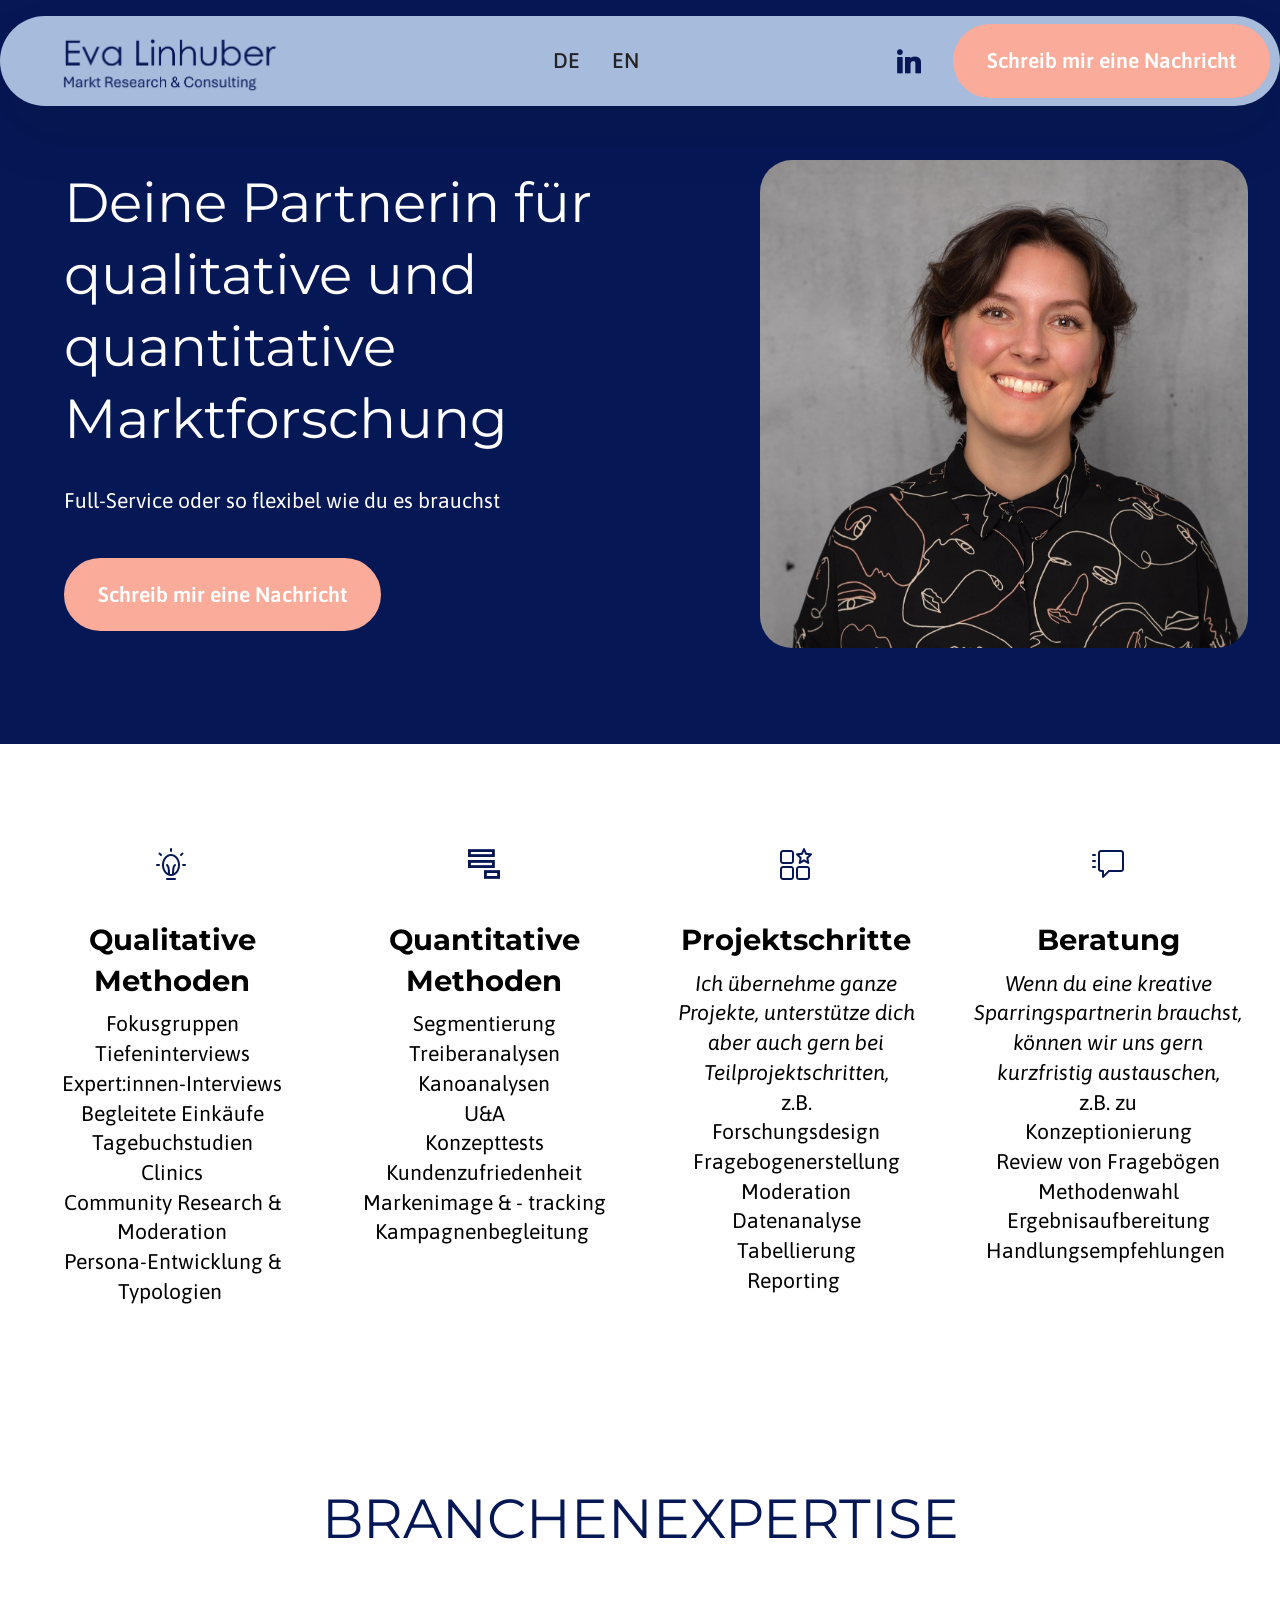
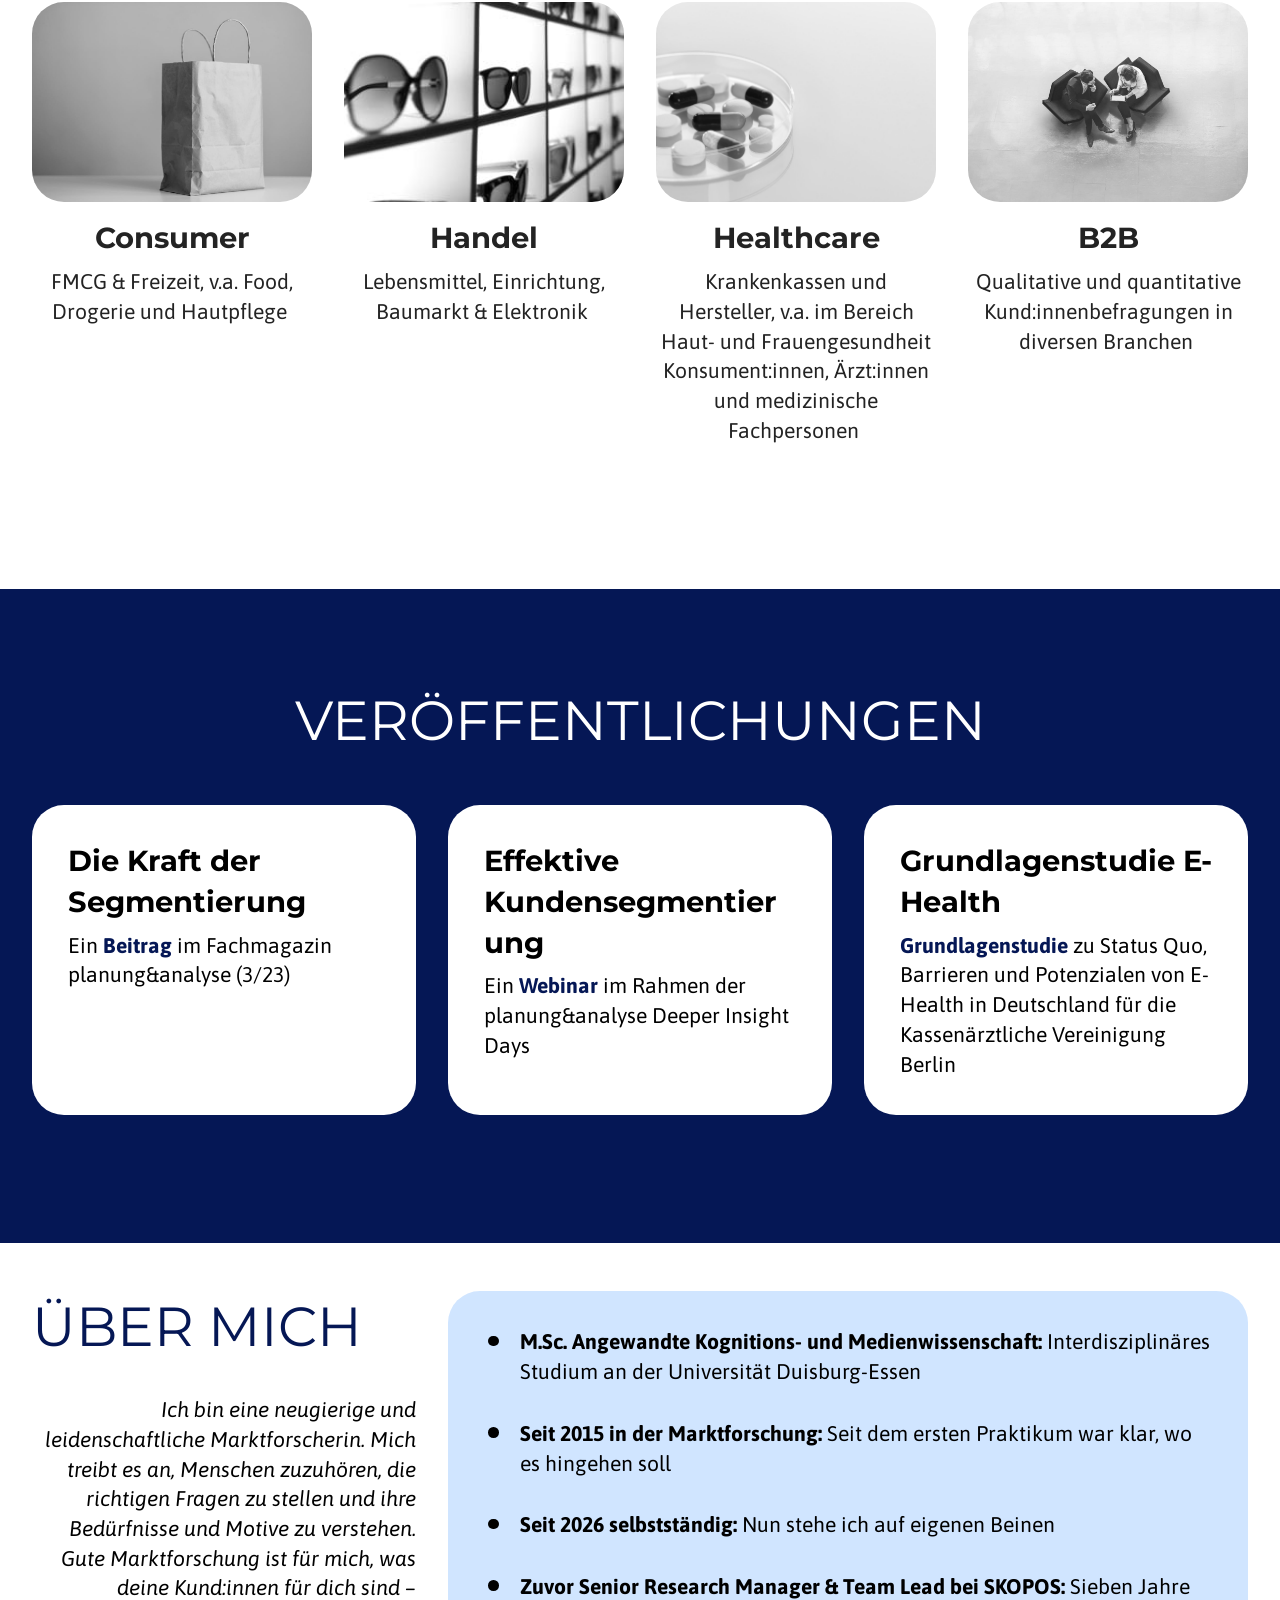
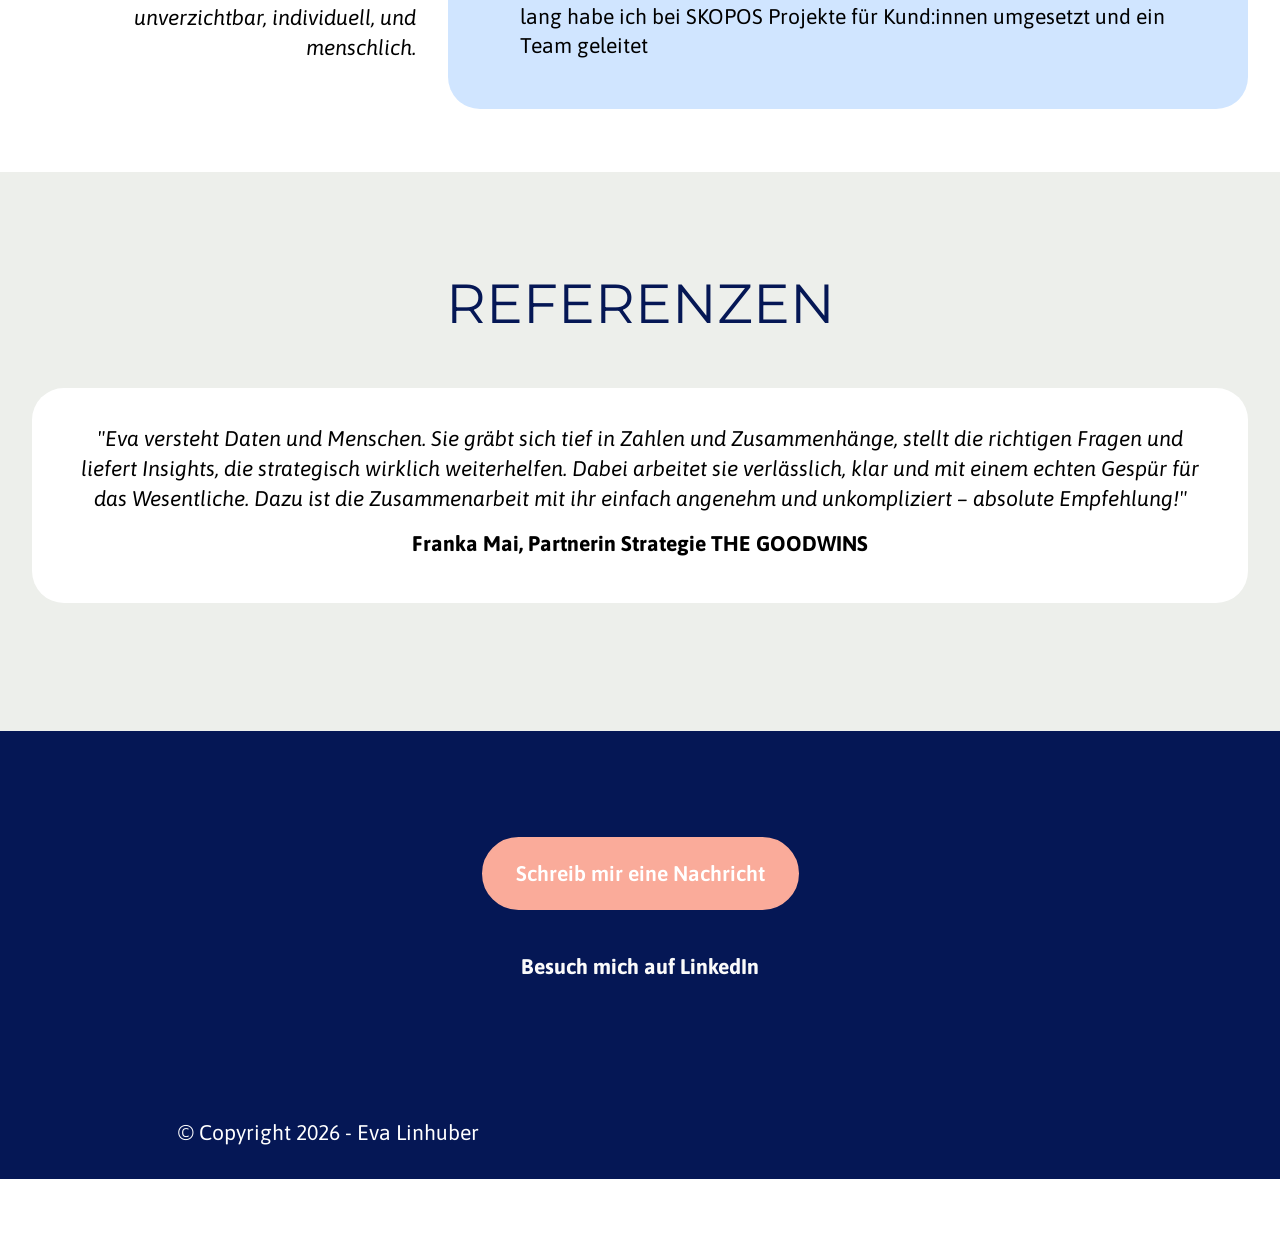
==== index.html @ 9e62d475 "Erster Upload" ====
<!DOCTYPE html>
<html  >
<head>
  <!-- Site made with Mobirise Website Builder v6.1.12, https://mobirise.com -->
  <meta charset="UTF-8">
  <meta http-equiv="X-UA-Compatible" content="IE=edge">
  <meta name="generator" content="Mobirise v6.1.12, mobirise.com">
  <meta name="viewport" content="width=device-width, initial-scale=1, minimum-scale=1">
  <link rel="shortcut icon" href="assets/images/logo20transparent-511x161.png" type="image/x-icon">
  <meta name="description" content="">
  
  
  <title>Home</title>
  <link rel="stylesheet" href="assets/web/assets/mobirise-icons2/mobirise2.css">
  <link rel="stylesheet" href="assets/web/assets/mobirise-icons-bold/mobirise-icons-bold.css">
  <link rel="stylesheet" href="assets/bootstrap/css/bootstrap.min.css">
  <link rel="stylesheet" href="assets/animatecss/animate.css">
  <link rel="stylesheet" href="assets/dropdown/css/style.css">
  <link rel="stylesheet" href="assets/socicon/css/styles.css">
  <link rel="stylesheet" href="assets/theme/css/style.css">
  <link rel="preload" href="https://fonts.googleapis.com/css?family=Montserrat:100,200,300,400,500,600,700,800,900,100i,200i,300i,400i,500i,600i,700i,800i,900i&display=swap" as="style" onload="this.onload=null;this.rel='stylesheet'">
  <noscript><link rel="stylesheet" href="https://fonts.googleapis.com/css?family=Montserrat:100,200,300,400,500,600,700,800,900,100i,200i,300i,400i,500i,600i,700i,800i,900i&display=swap"></noscript>
  <link rel="preload" href="https://fonts.googleapis.com/css?family=Asap:100,200,300,400,500,600,700,800,900,100i,200i,300i,400i,500i,600i,700i,800i,900i&display=swap" as="style" onload="this.onload=null;this.rel='stylesheet'">
  <noscript><link rel="stylesheet" href="https://fonts.googleapis.com/css?family=Asap:100,200,300,400,500,600,700,800,900,100i,200i,300i,400i,500i,600i,700i,800i,900i&display=swap"></noscript>
  <link rel="preload" as="style" href="assets/mobirise/css/mbr-additional.css?v=VHldCr"><link rel="stylesheet" href="assets/mobirise/css/mbr-additional.css?v=VHldCr" type="text/css">

  
  
  
</head>
<body>
  
  <section data-bs-version="5.1" class="menu menu2 cid-tJS6tZXiPa" once="menu" id="menu02-0">
	

	<nav class="navbar navbar-dropdown navbar-fixed-top navbar-expand-lg">
		<div class="container">
			<div class="navbar-brand">
				<span class="navbar-logo">
					<a href="https://eva-linhuber.de">
						<img src="assets/images/logo20transparent-511x161.png" alt="Eva Linhuber Market Research &amp; Consulting" style="height: 5rem;">
					</a>
				</span>
				
			</div>
			<button class="navbar-toggler" type="button" data-toggle="collapse" data-bs-toggle="collapse" data-target="#navbarSupportedContent" data-bs-target="#navbarSupportedContent" aria-controls="navbarNavAltMarkup" aria-expanded="false" aria-label="Toggle navigation">
				<div class="hamburger">
					<span></span>
					<span></span>
					<span></span>
					<span></span>
				</div>
			</button>
			<div class="collapse navbar-collapse" id="navbarSupportedContent">
				<ul class="navbar-nav nav-dropdown" data-app-modern-menu="true"><li class="nav-item">
						<a class="nav-link link text-black text-primary display-4" href="http://eva-linhuber.de">DE</a>
					</li><li class="nav-item"><a class="nav-link link text-black text-primary display-4" href="index.html#header01-7">EN</a></li></ul>
				<div class="icons-menu">
					<a class="iconfont-wrapper" href="http://www.linkedin.com/in/eva-linhuber-3226a8281" target="_blank">
						<span class="p-2 mbr-iconfont socicon-linkedin socicon"></span>
					</a>
					
					
					
				</div>
				<div class="navbar-buttons mbr-section-btn"><a class="btn btn-success display-4" href="mailto:mail@eva-linhuber.de">Schreib mir eine Nachricht</a></div>
			</div>
		</div>
	</nav>
</section>

<section data-bs-version="5.1" class="header1 cid-vngvTtqIFX" id="header01-1m">
	

	
	

	<div class="container">
		<div class="row justify-content-center">
			<div class="col-12 col-md-12 col-lg-5 image-wrapper">
				<img class="w-100" src="assets/images/eva-linhuber-neu-2048x1365.jpeg" alt="Mobirise Website Builder">
			</div>
			<div class="col-12 col-lg col-md-12">
				<div class="text-wrapper align-left">
					<h1 class="mbr-section-title mbr-fonts-style mb-4 display-2">Deine Partnerin für qualitative und quantitative Marktforschung</h1>
					<p class="mbr-text mbr-fonts-style mb-4 display-7">
						Full-Service oder so flexibel wie du es brauchst
					</p>
					<div class="mbr-section-btn mt-3"><a class="btn btn-success display-7" href="mailto:mail@eva-linhuber.de">Schreib mir eine Nachricht</a></div>
				</div>
			</div>
		</div>
	</div>
</section>

<section data-bs-version="5.1" class="features10 cid-vngqaM4wBL" id="features010-1k">
  

  
  
  <div class="container">
    
    <div class="row">
      <div class="item features-without-image col-12 col-md-6 col-lg-3">
        <div class="item-wrapper">
          <div class="card-box align-left">
            <div class="iconfont-wrapper mb-3">
              <span class="mbr-iconfont mbrib-idea"></span>
            </div>
            <h5 class="card-title mbr-fonts-style display-5">
              <strong>Qualitative Methoden</strong></h5>
            <p class="card-text mbr-fonts-style mb-3 display-7">Fokusgruppen
<br>Tiefeninterviews
<br>Expert:innen-Interviews
<br>Begleitete Einkäufe
<br>Tagebuchstudien
<br>Clinics
<br>Community Research &amp; Moderation
<br>Persona-Entwicklung &amp; Typologien&nbsp;<br></p>
            
          </div>
        </div>
      </div>
      <div class="item features-without-image col-12 col-md-6 col-lg-3">
        <div class="item-wrapper">
          <div class="card-box align-left">
            <div class="iconfont-wrapper mb-3">
              <span class="mbr-iconfont mobi-mbri-add-submenu mobi-mbri"></span>
            </div>
            <h5 class="card-title mbr-fonts-style display-5">
              <strong>Quantitative Methoden</strong></h5>
            <p class="card-text mbr-fonts-style mb-3 display-7">Segmentierung
<br>Treiberanalysen
<br>Kanoanalysen
<br>U&amp;A
<br>Konzepttests
<br>Kundenzufriedenheit
<br>Markenimage &amp; - tracking
<br>Kampagnenbegleitung&nbsp;<br></p>
            
          </div>
        </div>
      </div>
      <div class="item features-without-image col-12 col-md-6 col-lg-3">
        <div class="item-wrapper">
          <div class="card-box align-left">
            <div class="iconfont-wrapper mb-3">
              <span class="mbr-iconfont mbrib-features"></span>
            </div>
            <h5 class="card-title mbr-fonts-style display-5">
              <strong>Projektschritte</strong></h5>
            <p class="card-text mbr-fonts-style mb-3 display-7"><em>Ich übernehme ganze Projekte, unterstütze dich aber auch gern bei Teilprojektschritten, </em><br>z.B. 
<br>Forschungsdesign
<br>Fragebogenerstellung
<br>Moderation
<br>Datenanalyse
<br>Tabellierung
<br>Reporting&nbsp;<br></p>
            
          </div>
        </div>
      </div><div class="item features-without-image col-12 col-md-6 col-lg-3">
        <div class="item-wrapper">
          <div class="card-box align-left">
            <div class="iconfont-wrapper mb-3">
              <span class="mbr-iconfont mbrib-help"></span>
            </div>
            <h5 class="card-title mbr-fonts-style display-5">
              <strong>Beratung</strong></h5>
            <p class="card-text mbr-fonts-style mb-3 display-7"><em>Wenn du eine kreative Sparringspartnerin brauchst, können wir uns gern kurzfristig austauschen, </em><br>z.B. zu
<br>Konzeptionierung
<br>Review von Fragebögen
<br>Methodenwahl
<br>Ergebnisaufbereitung
<br>Handlungsempfehlungen&nbsp;<br></p>
            
          </div>
        </div>
      </div>
    </div>
  </div>
</section>

<section data-bs-version="5.1" class="features03 cid-vngqjyyPdX" id="features03-1l">
	
	
	<div class="container">
		<div class="row justify-content-center mb-5">
			<div class="col-12 content-head">
				<div class="mbr-section-head">
					<h4 class="mbr-section-title mbr-fonts-style align-center mb-0 display-2">
						BRANCHENEXPERTISE</h4>
					
				</div>
			</div>
		</div>
		<div class="row">
			<div class="item features-image col-12 col-md-6 col-lg-3 active">
				<div class="item-wrapper">
					<div class="item-img mb-3">
						<img src="assets/images/consumer-1158x773.jpg" alt="Mobirise Website Builder" title="" data-slide-to="3" data-bs-slide-to="3">
					</div>
					<div class="item-content align-left">
						<h5 class="item-title mbr-fonts-style mb-2 mt-0 display-5"><strong>Consumer</strong></h5>
						<p class="mbr-text mbr-fonts-style mb-3 display-7">FMCG &amp; Freizeit, v.a. Food, Drogerie und Hautpflege&nbsp;<br>
						</p>
						
					</div>
				</div>
			</div><div class="item features-image col-12 col-md-6 col-lg-3">
				<div class="item-wrapper">
					<div class="item-img mb-3">
						<img src="assets/images/retail-290x193.jpg" alt="Mobirise Website Builder" title="" data-slide-to="0" data-bs-slide-to="0">
					</div>
					<div class="item-content align-left">
						<h5 class="item-title mbr-fonts-style mt-0 mb-2 display-5">
							<strong>Handel</strong></h5>
						<p class="mbr-text mbr-fonts-style mb-3 display-7">Lebensmittel, Einrichtung, Baumarkt &amp; Elektronik&nbsp;<br></p>
						
					</div>
				</div>
			</div>
			<div class="item features-image col-12 col-md-6 col-lg-3">
				<div class="item-wrapper">
					<div class="item-img mb-3">
						<img src="assets/images/healthcare-1142x857.jpg" alt="Mobirise Website Builder" title="" data-slide-to="1" data-bs-slide-to="1">
					</div>
					<div class="item-content align-left">
						<h5 class="item-title mbr-fonts-style mb-2 mt-0 display-5">
							<strong>Healthcare</strong></h5>
						<p class="mbr-text mbr-fonts-style mb-3 display-7">Krankenkassen und Hersteller, v.a. im Bereich Haut- und Frauengesundheit
<br>Konsument:innen, Ärzt:innen und medizinische Fachpersonen&nbsp;<br>
						</p>
						
					</div>
				</div>
			</div><div class="item features-image col-12 col-md-6 col-lg-3">
				<div class="item-wrapper">
					<div class="item-img mb-3">
						<img src="assets/images/b2b-1158x773.jpg" alt="Mobirise Website Builder" title="" data-slide-to="3" data-bs-slide-to="4">
					</div>
					<div class="item-content align-left">
						<h5 class="item-title mbr-fonts-style mb-2 mt-0 display-5">
							<strong>B2B</strong></h5>
						<p class="mbr-text mbr-fonts-style mb-3 display-7">Qualitative und quantitative Kund:innenbefragungen in diversen Branchen&nbsp;<br>
						</p>
						
					</div>
				</div>
			</div>
			
		</div>
	</div>
</section>

<section data-bs-version="5.1" class="features032 cid-vnhv8VmsDd" id="features032-1o">
  

  
  
  <div class="container">
    <div class="row justify-content-center">
      <div class="col-12 mb-5 content-head">
        <h3 class="mbr-section-title mbr-fonts-style align-center mb-0 display-2">
          VERÖFFENTLICHUNGEN</h3>
        
      </div>
    </div>
    <div class="row">
      <div class="item features-without-image col-12 col-lg-4 active item-mb">
        <div class="item-wrapper">
          <div class="card-box align-left">
            
            <h5 class="card-title mbr-fonts-style display-5">
              <strong>Die Kraft der Segmentierung</strong></h5>
            <p class="card-text mbr-fonts-style display-7">Ein <a href="https://www.marktforschung.de/marktforschung/a/kunden-gehoeren-ins-zentrum/" class="text-primary"><strong>Beitrag</strong></a> im Fachmagazin planung&amp;analyse (3/23)</p>
          </div>
        </div>
      </div>
      <div class="item features-without-image col-12 col-lg-4 item-mb">
        <div class="item-wrapper">
          <div class="card-box align-left">
            
            <h5 class="card-title mbr-fonts-style display-5">
              <strong>Effektive Kundensegmentierung</strong></h5>
            <p class="card-text mbr-fonts-style display-7">
              Ein <a href="https://www.youtube.com/watch?v=aYoAj4Ab5qQ" class="text-primary"><strong>Webinar </strong></a>im Rahmen der planung&amp;analyse Deeper Insight Days</p>
          </div>
        </div>
      </div>
      <div class="item features-without-image col-12 col-lg-4 item-mb">
        <div class="item-wrapper">
          <div class="card-box align-left">
            
            <h5 class="card-title mbr-fonts-style display-5">
              <strong>Grundlagenstudie E-Health</strong></h5>
            <p class="card-text mbr-fonts-style display-7"><a href="https://www.skopos.de/cases/case-study-methoden-mix-fuer-den-gesundheitsmarkt" class="text-primary"><strong>Grundlagenstudie</strong> </a>zu Status Quo, Barrieren und Potenzialen von E-Health in Deutschland für die Kassenärztliche Vereinigung Berlin</p>
          </div>
        </div>
      </div>
      
      
      
    </div>
  </div>
</section>

<section data-bs-version="5.1" class="article021 cid-vnhBy5nGx2" id="article21-1u">
    
    <div class="container">
        <div class="row justify-content-center">
            <div class="col-lg-4">
                <div class="col-12 col-md-12">
                    <h5 class="mbr-section-title mbr-fonts-style mt-0 mb-4 display-2">
                        ÜBER MICH</h5>
                    <h6 class="mbr-section-subtitle mbr-fonts-style mt-0 mb-4 display-7"><em>Ich bin eine neugierige und leidenschaftliche Marktforscherin. Mich treibt es an, Menschen zuzuhören, die richtigen Fragen zu stellen und ihre Bedürfnisse und Motive zu verstehen. Gute Marktforschung ist für mich, was deine Kund:innen für dich sind  – unverzichtbar, individuell, und menschlich.
</em><div><br></div></h6>
                    
                </div>
            </div>

            <div class="col-lg-8 side-features">
                <div class="item-wrapper align-left">
                    <div class="counter-container mbr-text mbr-fonts-style display-7">
                        <ul>
                            <li><strong style="font-size: calc(1.14rem + 0.26 * ((100vw - 62rem) / 25));">M.Sc. Angewandte Kognitions- und Medienwissenschaft: </strong><span style="font-size: calc(1.14rem + 0.26 * ((100vw - 62rem) / 25));">Interdisziplinäres Studium an der Universität Duisburg-Essen</span></li><li><strong style="font-size: calc(1.14rem + 0.26 * ((100vw - 62rem) / 25));">Seit 2015 in der Marktforschung:</strong><span style="font-size: calc(1.14rem + 0.26 * ((100vw - 62rem) / 25));"> S</span><span style="font-size: calc(1.14rem + 0.26 * ((100vw - 62rem) / 25));">eit dem ersten Praktikum war klar, wo es hingehen soll</span></li><li><strong style="font-size: calc(1.14rem + 0.26 * ((100vw - 62rem) / 25));">Seit 2026 selbstständig: </strong><span style="font-size: calc(1.14rem + 0.26 * ((100vw - 62rem) / 25));">N</span><span style="font-size: calc(1.14rem + 0.26 * ((100vw - 62rem) / 25));">un stehe ich auf eigenen Beinen</span></li><li><strong style="font-size: calc(1.14rem + 0.26 * ((100vw - 62rem) / 25));">Zuvor Senior Research Manager &amp; Team Lead bei SKOPOS: </strong><span style="font-size: calc(1.14rem + 0.26 * ((100vw - 62rem) / 25));">Sieben Jahre lang habe ich bei SKOPOS Projekte für Kund:innen umgesetzt und ein Team geleitet&nbsp;</span></li>
                        </ul>
                    </div>
                </div>
            </div>
        </div>
    </div>
</section>

<section data-bs-version="5.1" class="people04 cid-vnxBAWu6Hw" id="people04-1z">
	
	
	<div class="container">
		<div class="row mb-5 justify-content-center">
			<div class="col-12 mb-0 content-head">
				<h1 class="mbr-section-title mbr-fonts-style align-center mb-0 display-2">
					REFERENZEN</h1>
				
			</div>
		</div>
		<div class="row mbr-masonry" data-masonry="{&quot;percentPosition&quot;: true }">
			<div class="item features-without-image col-12 col-md-6 col-lg-12 active">
				<div class="item-wrapper">
					<div class="card-box align-left">
						<p class="card-text mbr-fonts-style display-7"><em>"Eva versteht Daten und Menschen. Sie gräbt sich tief in Zahlen und Zusammenhänge, stellt die richtigen Fragen und liefert Insights, die strategisch wirklich weiterhelfen. Dabei arbeitet sie verlässlich, klar und mit einem echten Gespür für das Wesentliche. Dazu ist die Zusammenarbeit mit ihr einfach angenehm und unkompliziert – absolute Empfehlung!"</em></p>
						
						<h5 class="card-title mbr-fonts-style display-7"><strong>Franka Mai, Partnerin Strategie THE GOODWINS</strong></h5>
					</div>
				</div>
			</div>
			
			
			
			
			
		</div>
	</div>
</section>

<section data-bs-version="5.1" class="header19 cid-vnhEWWSE04" id="header19-1w">
  

  
  
  <div class="container">
    <div class="row">
      <div class="content-wrap col-12 col-md-8">
        
        
        <div class="mbr-section-btn"><a class="btn btn-success display-7" href="mailto:mail@eva-linhuber.de">Schreib mir eine Nachricht</a></div>
        <p class="mbr-fonts-style mbr-description mt-4 display-7"><a href="http://www.linkedin.com/in/eva-linhuber-3226a8281" class="text-white" target="_blank"><strong>Besuch mich auf&nbsp;LinkedIn</strong></a></p>
      </div>
    </div>
  </div>
</section>

<section data-bs-version="5.1" class="footer2 cid-vnhF2JCKFo" once="footers" id="footer02-1x">
    

    
    

    <div class="container">
        <div class="row">
            <div class="col-12 col-lg-6 center mt-2 mb-3">
                <p class="mbr-fonts-style copyright mb-0 display-7">
                    © Copyright 2026 - Eva Linhuber</p>
            </div>
            
        </div>
    </div>
</section><section class="display-7" style="padding: 0;align-items: center;justify-content: center;flex-wrap: wrap;    align-content: center;display: flex;position: relative;height: 4rem;"><a href="https://mobiri.se/" style="flex: 1 1;height: 4rem;position: absolute;width: 100%;z-index: 1;"><img alt="" style="height: 4rem;" src="[data-uri]"></a><p style="margin: 0;text-align: center;" class="display-7">&#8204;</p><a style="z-index:1" href="https://mobirise.com/builder/ai-website-maker.html">Best AI Website Maker</a></section><script src="assets/bootstrap/js/bootstrap.bundle.min.js"></script>  <script src="assets/smoothscroll/smooth-scroll.js"></script>  <script src="assets/ytplayer/index.js"></script>  <script src="assets/dropdown/js/navbar-dropdown.js"></script>  <script src="assets/masonry/masonry.pkgd.min.js"></script>  <script src="assets/imagesloaded/imagesloaded.pkgd.min.js"></script>  <script src="assets/theme/js/script.js"></script>  
  
  
  <input name="animation" type="hidden">
  </body>
</html>
---- assets/web/assets/mobirise-icons2/mobirise2.css ----
@font-face {
  font-family: 'Moririse2';
  font-display: swap;
  src:  url('mobirise2.eot?f2bix4');
  src:  url('mobirise2.eot?f2bix4#iefix') format('embedded-opentype'),
    url('mobirise2.woff2?f2bix4') format('woff2'),
    url('mobirise2.woff?f2bix4') format('woff'),
    url('mobirise2.ttf?f2bix4') format('truetype'),
    url('mobirise2.svg?f2bix4#mobirise2') format('svg');
  font-weight: normal;
  font-style: normal;
}

[class^="mobi-"], [class*=" mobi-"] {
  /* use !important to prevent issues with browser extensions that change fonts */
  font-family: 'Moririse2' !important;
  speak: none;
  font-style: normal;
  font-weight: normal;
  font-variant: normal;
  text-transform: none;
  line-height: 1;

  /* Better Font Rendering =========== */
  -webkit-font-smoothing: antialiased;
  -moz-osx-font-smoothing: grayscale;
}

.mobi-mbri-add-submenu:before {
  content: "\e900";
}
.mobi-mbri-alert:before {
  content: "\e901";
}
.mobi-mbri-align-center:before {
  content: "\e902";
}
.mobi-mbri-align-justify:before {
  content: "\e903";
}
.mobi-mbri-align-left:before {
  content: "\e904";
}
.mobi-mbri-align-right:before {
  content: "\e905";
}
.mobi-mbri-android:before {
  content: "\e906";
}
.mobi-mbri-apple:before {
  content: "\e907";
}
.mobi-mbri-arrow-down:before {
  content: "\e908";
}
.mobi-mbri-arrow-next:before {
  content: "\e909";
}
.mobi-mbri-arrow-prev:before {
  content: "\e90a";
}
.mobi-mbri-arrow-up:before {
  content: "\e90b";
}
.mobi-mbri-bold:before {
  content: "\e90c";
}
.mobi-mbri-bookmark:before {
  content: "\e90d";
}
.mobi-mbri-bootstrap:before {
  content: "\e90e";
}
.mobi-mbri-briefcase:before {
  content: "\e90f";
}
.mobi-mbri-browse:before {
  content: "\e910";
}
.mobi-mbri-bulleted-list:before {
  content: "\e911";
}
.mobi-mbri-calendar:before {
  content: "\e912";
}
.mobi-mbri-camera:before {
  content: "\e913";
}
.mobi-mbri-cart-add:before {
  content: "\e914";
}
.mobi-mbri-cart-full:before {
  content: "\e915";
}
.mobi-mbri-cash:before {
  content: "\e916";
}
.mobi-mbri-change-style:before {
  content: "\e917";
}
.mobi-mbri-chat:before {
  content: "\e918";
}
.mobi-mbri-clock:before {
  content: "\e919";
}
.mobi-mbri-close:before {
  content: "\e91a";
}
.mobi-mbri-cloud:before {
  content: "\e91b";
}
.mobi-mbri-code:before {
  content: "\e91c";
}
.mobi-mbri-contact-form:before {
  content: "\e91d";
}
.mobi-mbri-credit-card:before {
  content: "\e91e";
}
.mobi-mbri-cursor-click:before {
  content: "\e91f";
}
.mobi-mbri-cust-feedback:before {
  content: "\e920";
}
.mobi-mbri-database:before {
  content: "\e921";
}
.mobi-mbri-delivery:before {
  content: "\e922";
}
.mobi-mbri-desktop:before {
  content: "\e923";
}
.mobi-mbri-devices:before {
  content: "\e924";
}
.mobi-mbri-down:before {
  content: "\e925";
}
.mobi-mbri-download-2:before {
  content: "\e926";
}
.mobi-mbri-download:before {
  content: "\e927";
}
.mobi-mbri-drag-n-drop-2:before {
  content: "\e928";
}
.mobi-mbri-drag-n-drop:before {
  content: "\e929";
}
.mobi-mbri-edit-2:before {
  content: "\e92a";
}
.mobi-mbri-edit:before {
  content: "\e92b";
}
.mobi-mbri-error:before {
  content: "\e92c";
}
.mobi-mbri-extension:before {
  content: "\e92d";
}
.mobi-mbri-features:before {
  content: "\e92e";
}
.mobi-mbri-file:before {
  content: "\e92f";
}
.mobi-mbri-flag:before {
  content: "\e930";
}
.mobi-mbri-folder:before {
  content: "\e931";
}
.mobi-mbri-gift:before {
  content: "\e932";
}
.mobi-mbri-github:before {
  content: "\e933";
}
.mobi-mbri-globe-2:before {
  content: "\e934";
}
.mobi-mbri-globe:before {
  content: "\e935";
}
.mobi-mbri-growing-chart:before {
  content: "\e936";
}
.mobi-mbri-hearth:before {
  content: "\e937";
}
.mobi-mbri-help:before {
  content: "\e938";
}
.mobi-mbri-home:before {
  content: "\e939";
}
.mobi-mbri-hot-cup:before {
  content: "\e93a";
}
.mobi-mbri-idea:before {
  content: "\e93b";
}
.mobi-mbri-image-gallery:before {
  content: "\e93c";
}
.mobi-mbri-image-slider:before {
  content: "\e93d";
}
.mobi-mbri-info:before {
  content: "\e93e";
}
.mobi-mbri-italic:before {
  content: "\e93f";
}
.mobi-mbri-key:before {
  content: "\e940";
}
.mobi-mbri-laptop:before {
  content: "\e941";
}
.mobi-mbri-layers:before {
  content: "\e942";
}
.mobi-mbri-left-right:before {
  content: "\e943";
}
.mobi-mbri-left:before {
  content: "\e944";
}
.mobi-mbri-letter:before {
  content: "\e945";
}
.mobi-mbri-like:before {
  content: "\e946";
}
.mobi-mbri-link:before {
  content: "\e947";
}
.mobi-mbri-lock:before {
  content: "\e948";
}
.mobi-mbri-login:before {
  content: "\e949";
}
.mobi-mbri-logout:before {
  content: "\e94a";
}
.mobi-mbri-magic-stick:before {
  content: "\e94b";
}
.mobi-mbri-map-pin:before {
  content: "\e94c";
}
.mobi-mbri-menu:before {
  content: "\e94d";
}
.mobi-mbri-mobile-2:before {
  content: "\e94e";
}
.mobi-mbri-mobile-horizontal:before {
  content: "\e94f";
}
.mobi-mbri-mobile:before {
  content: "\e950";
}
.mobi-mbri-mobirise:before {
  content: "\e951";
}
.mobi-mbri-more-horizontal:before {
  content: "\e952";
}
.mobi-mbri-more-vertical:before {
  content: "\e953";
}
.mobi-mbri-music:before {
  content: "\e954";
}
.mobi-mbri-new-file:before {
  content: "\e955";
}
.mobi-mbri-numbered-list:before {
  content: "\e956";
}
.mobi-mbri-opened-folder:before {
  content: "\e957";
}
.mobi-mbri-pages:before {
  content: "\e958";
}
.mobi-mbri-paper-plane:before {
  content: "\e959";
}
.mobi-mbri-paperclip:before {
  content: "\e95a";
}
.mobi-mbri-phone:before {
  content: "\e95b";
}
.mobi-mbri-photo:before {
  content: "\e95c";
}
.mobi-mbri-photos:before {
  content: "\e95d";
}
.mobi-mbri-pin:before {
  content: "\e95e";
}
.mobi-mbri-play:before {
  content: "\e95f";
}
.mobi-mbri-plus:before {
  content: "\e960";
}
.mobi-mbri-preview:before {
  content: "\e961";
}
.mobi-mbri-print:before {
  content: "\e962";
}
.mobi-mbri-protect:before {
  content: "\e963";
}
.mobi-mbri-question:before {
  content: "\e964";
}
.mobi-mbri-quote-left:before {
  content: "\e965";
}
.mobi-mbri-quote-right:before {
  content: "\e966";
}
.mobi-mbri-redo:before {
  content: "\e967";
}
.mobi-mbri-refresh:before {
  content: "\e968";
}
.mobi-mbri-responsive-2:before {
  content: "\e969";
}
.mobi-mbri-responsive:before {
  content: "\e96a";
}
.mobi-mbri-right:before {
  content: "\e96b";
}
.mobi-mbri-rocket:before {
  content: "\e96c";
}
.mobi-mbri-sad-face:before {
  content: "\e96d";
}
.mobi-mbri-sale:before {
  content: "\e96e";
}
.mobi-mbri-save:before {
  content: "\e96f";
}
.mobi-mbri-search:before {
  content: "\e970";
}
.mobi-mbri-setting-2:before {
  content: "\e971";
}
.mobi-mbri-setting-3:before {
  content: "\e972";
}
.mobi-mbri-setting:before {
  content: "\e973";
}
.mobi-mbri-share:before {
  content: "\e974";
}
.mobi-mbri-shopping-bag:before {
  content: "\e975";
}
.mobi-mbri-shopping-basket:before {
  content: "\e976";
}
.mobi-mbri-shopping-cart:before {
  content: "\e977";
}
.mobi-mbri-sites:before {
  content: "\e978";
}
.mobi-mbri-smile-face:before {
  content: "\e979";
}
.mobi-mbri-speed:before {
  content: "\e97a";
}
.mobi-mbri-star:before {
  content: "\e97b";
}
.mobi-mbri-success:before {
  content: "\e97c";
}
.mobi-mbri-sun:before {
  content: "\e97d";
}
.mobi-mbri-sun2:before {
  content: "\e97e";
}
.mobi-mbri-tablet-vertical:before {
  content: "\e97f";
}
.mobi-mbri-tablet:before {
  content: "\e980";
}
.mobi-mbri-target:before {
  content: "\e981";
}
.mobi-mbri-timer:before {
  content: "\e982";
}
.mobi-mbri-to-ftp:before {
  content: "\e983";
}
.mobi-mbri-to-local-drive:before {
  content: "\e984";
}
.mobi-mbri-touch-swipe:before {
  content: "\e985";
}
.mobi-mbri-touch:before {
  content: "\e986";
}
.mobi-mbri-trash:before {
  content: "\e987";
}
.mobi-mbri-underline:before {
  content: "\e988";
}
.mobi-mbri-undo:before {
  content: "\e989";
}
.mobi-mbri-unlink:before {
  content: "\e98a";
}
.mobi-mbri-unlock:before {
  content: "\e98b";
}
.mobi-mbri-up-down:before {
  content: "\e98c";
}
.mobi-mbri-up:before {
  content: "\e98d";
}
.mobi-mbri-update:before {
  content: "\e98e";
}
.mobi-mbri-upload-2:before {
  content: "\e98f";
}
.mobi-mbri-upload:before {
  content: "\e990";
}
.mobi-mbri-user-2:before {
  content: "\e991";
}
.mobi-mbri-user:before {
  content: "\e992";
}
.mobi-mbri-users:before {
  content: "\e993";
}
.mobi-mbri-video-play:before {
  content: "\e994";
}
.mobi-mbri-video:before {
  content: "\e995";
}
.mobi-mbri-watch:before {
  content: "\e996";
}
.mobi-mbri-website-theme-2:before {
  content: "\e997";
}
.mobi-mbri-website-theme:before {
  content: "\e998";
}
.mobi-mbri-wifi:before {
  content: "\e999";
}
.mobi-mbri-windows:before {
  content: "\e99a";
}
.mobi-mbri-zoom-in:before {
  content: "\e99b";
}
.mobi-mbri-zoom-out:before {
  content: "\e99c";
}
---- assets/web/assets/mobirise-icons-bold/mobirise-icons-bold.css ----
@font-face {
  font-family: 'mobirise-icons-bold';
  font-display: swap;
  src:  url('mobirise-icons-bold.eot?m1l4yr');
  src:  url('mobirise-icons-bold.eot?m1l4yr#iefix') format('embedded-opentype'),
    url('mobirise-icons-bold.woff2?m1l4yr') format('woff2'),
    url('mobirise-icons-bold.woff?m1l4yr') format('woff'),
    url('mobirise-icons-bold.ttf?m1l4yr') format('truetype'),
    url('mobirise-icons-bold.svg?m1l4yr#mobirise-icons-bold') format('svg');
  font-weight: normal;
  font-style: normal;
}

[class^="mbrib-"], [class*="mbrib-"] {
  /* use !important to prevent issues with browser extensions that change fonts */
  font-family: 'mobirise-icons-bold' !important;
  speak: none;
  font-style: normal;
  font-weight: normal;
  font-variant: normal;
  text-transform: none;
  line-height: 1;

  /* Better Font Rendering =========== */
  -webkit-font-smoothing: antialiased;
  -moz-osx-font-smoothing: grayscale;
}

.mbrib-add-submenu:before {
  content: "\e900";
}
.mbrib-alert:before {
  content: "\e901";
}
.mbrib-align-center:before {
  content: "\e902";
}
.mbrib-align-justify:before {
  content: "\e903";
}
.mbrib-align-left:before {
  content: "\e904";
}
.mbrib-align-right:before {
  content: "\e905";
}
.mbrib-android:before {
  content: "\e906";
}
.mbrib-apple:before {
  content: "\e907";
}
.mbrib-arrow-down:before {
  content: "\e908";
}
.mbrib-arrow-next:before {
  content: "\e909";
}
.mbrib-arrow-prev:before {
  content: "\e90a";
}
.mbrib-arrow-up:before {
  content: "\e90b";
}
.mbrib-bold:before {
  content: "\e90c";
}
.mbrib-bookmark:before {
  content: "\e90d";
}
.mbrib-bootstrap:before {
  content: "\e90e";
}
.mbrib-briefcase:before {
  content: "\e90f";
}
.mbrib-browse:before {
  content: "\e910";
}
.mbrib-bulleted-list:before {
  content: "\e911";
}
.mbrib-calendar:before {
  content: "\e912";
}
.mbrib-camera:before {
  content: "\e913";
}
.mbrib-cart-add:before {
  content: "\e914";
}
.mbrib-cart-full:before {
  content: "\e915";
}
.mbrib-cash:before {
  content: "\e916";
}
.mbrib-change-style:before {
  content: "\e917";
}
.mbrib-chat:before {
  content: "\e918";
}
.mbrib-clock:before {
  content: "\e919";
}
.mbrib-close:before {
  content: "\e91a";
}
.mbrib-cloud:before {
  content: "\e91b";
}
.mbrib-code:before {
  content: "\e91c";
}
.mbrib-contact-form:before {
  content: "\e91d";
}
.mbrib-credit-card:before {
  content: "\e91e";
}
.mbrib-cursor-click:before {
  content: "\e91f";
}
.mbrib-cust-feedback:before {
  content: "\e920";
}
.mbrib-database:before {
  content: "\e921";
}
.mbrib-delivery:before {
  content: "\e922";
}
.mbrib-desktop:before {
  content: "\e923";
}
.mbrib-devices:before {
  content: "\e924";
}
.mbrib-down:before {
  content: "\e925";
}
.mbrib-download:before {
  content: "\e926";
}
.mbrib-drag-n-drop:before {
  content: "\e927";
}
.mbrib-drag-n-drop2:before {
  content: "\e928";
}
.mbrib-edit:before {
  content: "\e929";
}
.mbrib-edit2:before {
  content: "\e92a";
}
.mbrib-error:before {
  content: "\e92b";
}
.mbrib-extension:before {
  content: "\e92c";
}
.mbrib-features:before {
  content: "\e92d";
}
.mbrib-file:before {
  content: "\e92e";
}
.mbrib-flag:before {
  content: "\e92f";
}
.mbrib-folder:before {
  content: "\e930";
}
.mbrib-gift:before {
  content: "\e931";
}
.mbrib-github:before {
  content: "\e932";
}
.mbrib-globe-2:before {
  content: "\e933";
}
.mbrib-globe:before {
  content: "\e934";
}
.mbrib-growing-chart:before {
  content: "\e935";
}
.mbrib-hearth:before {
  content: "\e936";
}
.mbrib-help:before {
  content: "\e937";
}
.mbrib-home:before {
  content: "\e938";
}
.mbrib-hot-cup:before {
  content: "\e939";
}
.mbrib-idea:before {
  content: "\e93a";
}
.mbrib-image-gallery:before {
  content: "\e93b";
}
.mbrib-image-slider:before {
  content: "\e93c";
}
.mbrib-info:before {
  content: "\e93d";
}
.mbrib-italic:before {
  content: "\e93e";
}
.mbrib-key:before {
  content: "\e93f";
}
.mbrib-laptop:before {
  content: "\e940";
}
.mbrib-layers:before {
  content: "\e941";
}
.mbrib-left-right:before {
  content: "\e942";
}
.mbrib-left:before {
  content: "\e943";
}
.mbrib-letter:before {
  content: "\e944";
}
.mbrib-like:before {
  content: "\e945";
}
.mbrib-link:before {
  content: "\e946";
}
.mbrib-lock:before {
  content: "\e947";
}
.mbrib-login:before {
  content: "\e948";
}
.mbrib-logout:before {
  content: "\e949";
}
.mbrib-magic-stick:before {
  content: "\e94a";
}
.mbrib-map-pin:before {
  content: "\e94b";
}
.mbrib-menu:before {
  content: "\e94c";
}
.mbrib-mobile:before {
  content: "\e94d";
}
.mbrib-mobile2:before {
  content: "\e94e";
}
.mbrib-mobirise:before {
  content: "\e94f";
}
.mbrib-more-horizontal:before {
  content: "\e950";
}
.mbrib-more-vertical:before {
  content: "\e951";
}
.mbrib-music:before {
  content: "\e952";
}
.mbrib-new-file:before {
  content: "\e953";
}
.mbrib-numbered-list:before {
  content: "\e954";
}
.mbrib-opened-folder:before {
  content: "\e955";
}
.mbrib-pages:before {
  content: "\e956";
}
.mbrib-paper-plane:before {
  content: "\e957";
}
.mbrib-paperclip:before {
  content: "\e958";
}
.mbrib-photo:before {
  content: "\e959";
}
.mbrib-photos:before {
  content: "\e95a";
}
.mbrib-pin:before {
  content: "\e95b";
}
.mbrib-play:before {
  content: "\e95c";
}
.mbrib-plus:before {
  content: "\e95d";
}
.mbrib-preview:before {
  content: "\e95e";
}
.mbrib-print:before {
  content: "\e95f";
}
.mbrib-protect:before {
  content: "\e960";
}
.mbrib-question:before {
  content: "\e961";
}
.mbrib-quote-left:before {
  content: "\e962";
}
.mbrib-quote-right:before {
  content: "\e963";
}
.mbrib-redo:before {
  content: "\e964";
}
.mbrib-refresh:before {
  content: "\e965";
}
.mbrib-responsive:before {
  content: "\e966";
}
.mbrib-right:before {
  content: "\e967";
}
.mbrib-rocket:before {
  content: "\e968";
}
.mbrib-sad-face:before {
  content: "\e969";
}
.mbrib-sale:before {
  content: "\e96a";
}
.mbrib-save:before {
  content: "\e96b";
}
.mbrib-search:before {
  content: "\e96c";
}
.mbrib-setting:before {
  content: "\e96d";
}
.mbrib-setting2:before {
  content: "\e96e";
}
.mbrib-setting3:before {
  content: "\e96f";
}
.mbrib-share:before {
  content: "\e970";
}
.mbrib-shopping-bag:before {
  content: "\e971";
}
.mbrib-shopping-basket:before {
  content: "\e972";
}
.mbrib-shopping-cart:before {
  content: "\e973";
}
.mbrib-sites:before {
  content: "\e974";
}
.mbrib-smile-face:before {
  content: "\e975";
}
.mbrib-speed:before {
  content: "\e976";
}
.mbrib-star:before {
  content: "\e977";
}
.mbrib-success:before {
  content: "\e978";
}
.mbrib-sun:before {
  content: "\e979";
}
.mbrib-sun2:before {
  content: "\e97a";
}
.mbrib-tablet-vertical:before {
  content: "\e97b";
}
.mbrib-tablet:before {
  content: "\e97c";
}
.mbrib-target:before {
  content: "\e97d";
}
.mbrib-timer:before {
  content: "\e97e";
}
.mbrib-to-ftp:before {
  content: "\e97f";
}
.mbrib-to-local-drive:before {
  content: "\e980";
}
.mbrib-touch-swipe:before {
  content: "\e981";
}
.mbrib-touch:before {
  content: "\e982";
}
.mbrib-trash:before {
  content: "\e983";
}
.mbrib-underline:before {
  content: "\e984";
}
.mbrib-undo:before {
  content: "\e985";
}
.mbrib-unlink:before {
  content: "\e986";
}
.mbrib-unlock:before {
  content: "\e987";
}
.mbrib-up-down:before {
  content: "\e988";
}
.mbrib-up:before {
  content: "\e989";
}
.mbrib-update:before {
  content: "\e98a";
}
.mbrib-upload:before {
  content: "\e98b";
}
.mbrib-user:before {
  content: "\e98c";
}
.mbrib-user2:before {
  content: "\e98d";
}
.mbrib-users:before {
  content: "\e98e";
}
.mbrib-video-play:before {
  content: "\e98f";
}
.mbrib-video:before {
  content: "\e990";
}
.mbrib-watch:before {
  content: "\e991";
}
.mbrib-website-theme:before {
  content: "\e992";
}
.mbrib-wifi:before {
  content: "\e993";
}
.mbrib-windows:before {
  content: "\e994";
}
.mbrib-zoom-out:before {
  content: "\e995";
}
---- assets/dropdown/css/style.css ----
.navbar-dropdown {
  left: 0;
  padding: 0;
  position: absolute;
  right: 0;
  top: 0;
  transition: all 0.45s ease;
  z-index: 1030;
  background: #282828; }
  .navbar-dropdown .navbar-logo {
    margin-right: 0.8rem;
    transition: margin 0.3s ease-in-out;
    vertical-align: middle; }
    .navbar-dropdown .navbar-logo img {
      height: 3.125rem;
      transition: all 0.3s ease-in-out; }
    .navbar-dropdown .navbar-logo.mbr-iconfont {
      font-size: 3.125rem;
      line-height: 3.125rem; }
  .navbar-dropdown .navbar-caption {
    font-weight: 700;
    white-space: normal;
    vertical-align: -4px;
    line-height: 3.125rem !important; }
    .navbar-dropdown .navbar-caption, .navbar-dropdown .navbar-caption:hover {
      color: inherit;
      text-decoration: none; }
  .navbar-dropdown .mbr-iconfont + .navbar-caption {
    vertical-align: -1px; }
  .navbar-dropdown.navbar-fixed-top {
    position: fixed; }
  .navbar-dropdown .navbar-brand span {
    vertical-align: -4px; }
  .navbar-dropdown.bg-color.transparent {
    background: none; }
  .navbar-dropdown.navbar-short .navbar-brand {
    padding: 0.625rem 0; }
    .navbar-dropdown.navbar-short .navbar-brand span {
      vertical-align: -1px; }
  .navbar-dropdown.navbar-short .navbar-caption {
    line-height: 2.375rem !important;
    vertical-align: -2px; }
  .navbar-dropdown.navbar-short .navbar-logo {
    margin-right: 0.5rem; }
    .navbar-dropdown.navbar-short .navbar-logo img {
      height: 2.375rem; }
    .navbar-dropdown.navbar-short .navbar-logo.mbr-iconfont {
      font-size: 2.375rem;
      line-height: 2.375rem; }
  .navbar-dropdown.navbar-short .mbr-table-cell {
    height: 3.625rem; }
  .navbar-dropdown .navbar-close {
    left: 0.6875rem;
    position: fixed;
    top: 0.75rem;
    z-index: 1000; }
  .navbar-dropdown .hamburger-icon {
    content: "";
    display: inline-block;
    vertical-align: middle;
    width: 16px;
    -webkit-box-shadow: 0 -6px 0 1px #282828,0 0 0 1px #282828,0 6px 0 1px #282828;
    -moz-box-shadow: 0 -6px 0 1px #282828,0 0 0 1px #282828,0 6px 0 1px #282828;
    box-shadow: 0 -6px 0 1px #282828,0 0 0 1px #282828,0 6px 0 1px #282828; }

.dropdown-menu .dropdown-toggle[data-toggle="dropdown-submenu"]::after {
  border-bottom: 0.35em solid transparent;
  border-left: 0.35em solid;
  border-right: 0;
  border-top: 0.35em solid transparent;
  margin-left: 0.3rem; }

.dropdown-menu .dropdown-item:focus {
  outline: 0; }

.nav-dropdown {
  font-size: 0.75rem;
  font-weight: 500;
  height: auto !important; }
  .nav-dropdown .nav-btn {
    padding-left: 1rem; }
  .nav-dropdown .link {
    margin: .667em 1.667em;
    font-weight: 500;
    padding: 0;
    transition: color .2s ease-in-out; }
    .nav-dropdown .link.dropdown-toggle {
      margin-right: 2.583em; }
      .nav-dropdown .link.dropdown-toggle::after {
        margin-left: .25rem;
        border-top: 0.35em solid;
        border-right: 0.35em solid transparent;
        border-left: 0.35em solid transparent;
        border-bottom: 0; }
      .nav-dropdown .link.dropdown-toggle[aria-expanded="true"] {
        margin: 0;
        padding: 0.667em 3.263em  0.667em 1.667em; }
  .nav-dropdown .link::after,
  .nav-dropdown .dropdown-item::after {
    color: inherit; }
  .nav-dropdown .btn {
    font-size: 0.75rem;
    font-weight: 700;
    letter-spacing: 0;
    margin-bottom: 0;
    padding-left: 1.25rem;
    padding-right: 1.25rem; }
  .nav-dropdown .dropdown-menu {
    border-radius: 0;
    border: 0;
    left: 0;
    margin: 0;
    padding-bottom: 1.25rem;
    padding-top: 1.25rem;
    position: relative; }
  .nav-dropdown .dropdown-submenu {
    margin-left: 0.125rem;
    top: 0; }
  .nav-dropdown .dropdown-item {
    font-weight: 500;
    line-height: 2;
    padding: 0.3846em 4.615em 0.3846em 1.5385em;
    position: relative;
    transition: color .2s ease-in-out, background-color .2s ease-in-out; }
    .nav-dropdown .dropdown-item::after {
      margin-top: -0.3077em;
      position: absolute;
      right: 1.1538em;
      top: 50%; }
    .nav-dropdown .dropdown-item:focus, .nav-dropdown .dropdown-item:hover {
      background: none; }

@media (max-width: 767px) {
  .nav-dropdown.navbar-toggleable-sm {
    bottom: 0;
    display: none;
    left: 0;
    overflow-x: hidden;
    position: fixed;
    top: 0;
    transform: translateX(-100%);
    -ms-transform: translateX(-100%);
    -webkit-transform: translateX(-100%);
    width: 18.75rem;
    z-index: 999; } }
.nav-dropdown.navbar-toggleable-xl {
  bottom: 0;
  display: none;
  left: 0;
  overflow-x: hidden;
  position: fixed;
  top: 0;
  transform: translateX(-100%);
  -ms-transform: translateX(-100%);
  -webkit-transform: translateX(-100%);
  width: 18.75rem;
  z-index: 999; }

.nav-dropdown-sm {
  display: block !important;
  overflow-x: hidden;
  overflow: auto;
  padding-top: 3.875rem; }
  .nav-dropdown-sm::after {
    content: "";
    display: block;
    height: 3rem;
    width: 100%; }
  .nav-dropdown-sm.collapse.in ~ .navbar-close {
    display: block !important; }
  .nav-dropdown-sm.collapsing, .nav-dropdown-sm.collapse.in {
    transform: translateX(0);
    -ms-transform: translateX(0);
    -webkit-transform: translateX(0);
    transition: all 0.25s ease-out;
    -webkit-transition: all 0.25s ease-out;
    background: #282828; }
  .nav-dropdown-sm.collapsing[aria-expanded="false"] {
    transform: translateX(-100%);
    -ms-transform: translateX(-100%);
    -webkit-transform: translateX(-100%); }
  .nav-dropdown-sm .nav-item {
    display: block;
    margin-left: 0 !important;
    padding-left: 0; }
  .nav-dropdown-sm .link,
  .nav-dropdown-sm .dropdown-item {
    border-top: 1px dotted rgba(255, 255, 255, 0.1);
    font-size: 0.8125rem;
    line-height: 1.6;
    margin: 0 !important;
    padding: 0.875rem 2.4rem 0.875rem 1.5625rem !important;
    position: relative;
    white-space: normal; }
    .nav-dropdown-sm .link:focus, .nav-dropdown-sm .link:hover,
    .nav-dropdown-sm .dropdown-item:focus,
    .nav-dropdown-sm .dropdown-item:hover {
      background: rgba(0, 0, 0, 0.2) !important;
      color: #c0a375; }
  .nav-dropdown-sm .nav-btn {
    position: relative;
    padding: 1.5625rem 1.5625rem 0 1.5625rem; }
    .nav-dropdown-sm .nav-btn::before {
      border-top: 1px dotted rgba(255, 255, 255, 0.1);
      content: "";
      left: 0;
      position: absolute;
      top: 0;
      width: 100%; }
    .nav-dropdown-sm .nav-btn + .nav-btn {
      padding-top: 0.625rem; }
      .nav-dropdown-sm .nav-btn + .nav-btn::before {
        display: none; }
  .nav-dropdown-sm .btn {
    padding: 0.625rem 0; }
  .nav-dropdown-sm .dropdown-toggle[data-toggle="dropdown-submenu"]::after {
    margin-left: .25rem;
    border-top: 0.35em solid;
    border-right: 0.35em solid transparent;
    border-left: 0.35em solid transparent;
    border-bottom: 0; }
  .nav-dropdown-sm .dropdown-toggle[data-toggle="dropdown-submenu"][aria-expanded="true"]::after {
    border-top: 0;
    border-right: 0.35em solid transparent;
    border-left: 0.35em solid transparent;
    border-bottom: 0.35em solid; }
  .nav-dropdown-sm .dropdown-menu {
    margin: 0;
    padding: 0;
    position: relative;
    top: 0;
    left: 0;
    width: 100%;
    border: 0;
    float: none;
    border-radius: 0;
    background: none; }
  .nav-dropdown-sm .dropdown-submenu {
    left: 100%;
    margin-left: 0.125rem;
    margin-top: -1.25rem;
    top: 0; }

.navbar-toggleable-sm .nav-dropdown .dropdown-menu {
  position: absolute; }

.navbar-toggleable-sm .nav-dropdown .dropdown-submenu {
  left: 100%;
  margin-left: 0.125rem;
  margin-top: -1.25rem;
  top: 0; }

.navbar-toggleable-sm.opened .nav-dropdown .dropdown-menu {
  position: relative; }

.navbar-toggleable-sm.opened .nav-dropdown .dropdown-submenu {
  left: 0;
  margin-left: 00rem;
  margin-top: 0rem;
  top: 0; }

.is-builder .nav-dropdown.collapsing {
  transition: none !important; }
---- assets/socicon/css/styles.css ----
@charset "UTF-8";

@font-face {
  font-family: 'Socicon';
  src:  url('../fonts/socicon.eot');
  src:  url('../fonts/socicon.eot?#iefix') format('embedded-opentype'),
    url('../fonts/socicon.woff2') format('woff2'),
    url('../fonts/socicon.ttf') format('truetype'),
    url('../fonts/socicon.woff') format('woff'),
    url('../fonts/socicon.svg#socicon') format('svg');
  font-weight: normal;
  font-style: normal;
  font-display: swap;
}

[data-icon]:before {
  font-family: "socicon" !important;
  content: attr(data-icon);
  font-style: normal !important;
  font-weight: normal !important;
  font-variant: normal !important;
  text-transform: none !important;
  speak: none;
  line-height: 1;
  -webkit-font-smoothing: antialiased;
  -moz-osx-font-smoothing: grayscale;
}

[class^="socicon-"], [class*=" socicon-"] {
  /* use !important to prevent issues with browser extensions that change fonts */
  font-family: 'Socicon' !important;
  speak: none;
  font-style: normal;
  font-weight: normal;
  font-variant: normal;
  text-transform: none;
  line-height: 1;

  /* Better Font Rendering =========== */
  -webkit-font-smoothing: antialiased;
  -moz-osx-font-smoothing: grayscale;
}

.socicon-500px:before {
  content: "\e000";
}
.socicon-8tracks:before {
  content: "\e001";
}
.socicon-airbnb:before {
  content: "\e002";
}
.socicon-alliance:before {
  content: "\e003";
}
.socicon-amazon:before {
  content: "\e004";
}
.socicon-amplement:before {
  content: "\e005";
}
.socicon-android:before {
  content: "\e006";
}
.socicon-angellist:before {
  content: "\e007";
}
.socicon-apple:before {
  content: "\e008";
}
.socicon-appnet:before {
  content: "\e009";
}
.socicon-baidu:before {
  content: "\e00a";
}
.socicon-bandcamp:before {
  content: "\e00b";
}
.socicon-battlenet:before {
  content: "\e00c";
}
.socicon-mixer:before {
  content: "\e00d";
}
.socicon-bebee:before {
  content: "\e00e";
}
.socicon-bebo:before {
  content: "\e00f";
}
.socicon-behance:before {
  content: "\e010";
}
.socicon-blizzard:before {
  content: "\e011";
}
.socicon-blogger:before {
  content: "\e012";
}
.socicon-buffer:before {
  content: "\e013";
}
.socicon-chrome:before {
  content: "\e014";
}
.socicon-coderwall:before {
  content: "\e015";
}
.socicon-curse:before {
  content: "\e016";
}
.socicon-dailymotion:before {
  content: "\e017";
}
.socicon-deezer:before {
  content: "\e018";
}
.socicon-delicious:before {
  content: "\e019";
}
.socicon-deviantart:before {
  content: "\e01a";
}
.socicon-diablo:before {
  content: "\e01b";
}
.socicon-digg:before {
  content: "\e01c";
}
.socicon-discord:before {
  content: "\e01d";
}
.socicon-disqus:before {
  content: "\e01e";
}
.socicon-douban:before {
  content: "\e01f";
}
.socicon-draugiem:before {
  content: "\e020";
}
.socicon-dribbble:before {
  content: "\e021";
}
.socicon-drupal:before {
  content: "\e022";
}
.socicon-ebay:before {
  content: "\e023";
}
.socicon-ello:before {
  content: "\e024";
}
.socicon-endomodo:before {
  content: "\e025";
}
.socicon-envato:before {
  content: "\e026";
}
.socicon-etsy:before {
  content: "\e027";
}
.socicon-facebook:before {
  content: "\e028";
}
.socicon-feedburner:before {
  content: "\e029";
}
.socicon-filmweb:before {
  content: "\e02a";
}
.socicon-firefox:before {
  content: "\e02b";
}
.socicon-flattr:before {
  content: "\e02c";
}
.socicon-flickr:before {
  content: "\e02d";
}
.socicon-formulr:before {
  content: "\e02e";
}
.socicon-forrst:before {
  content: "\e02f";
}
.socicon-foursquare:before {
  content: "\e030";
}
.socicon-friendfeed:before {
  content: "\e031";
}
.socicon-github:before {
  content: "\e032";
}
.socicon-goodreads:before {
  content: "\e033";
}
.socicon-google:before {
  content: "\e034";
}
.socicon-googlescholar:before {
  content: "\e035";
}
.socicon-googlegroups:before {
  content: "\e036";
}
.socicon-googlephotos:before {
  content: "\e037";
}
.socicon-googleplus:before {
  content: "\e038";
}
.socicon-grooveshark:before {
  content: "\e039";
}
.socicon-hackerrank:before {
  content: "\e03a";
}
.socicon-hearthstone:before {
  content: "\e03b";
}
.socicon-hellocoton:before {
  content: "\e03c";
}
.socicon-heroes:before {
  content: "\e03d";
}
.socicon-smashcast:before {
  content: "\e03e";
}
.socicon-horde:before {
  content: "\e03f";
}
.socicon-houzz:before {
  content: "\e040";
}
.socicon-icq:before {
  content: "\e041";
}
.socicon-identica:before {
  content: "\e042";
}
.socicon-imdb:before {
  content: "\e043";
}
.socicon-instagram:before {
  content: "\e044";
}
.socicon-issuu:before {
  content: "\e045";
}
.socicon-istock:before {
  content: "\e046";
}
.socicon-itunes:before {
  content: "\e047";
}
.socicon-keybase:before {
  content: "\e048";
}
.socicon-lanyrd:before {
  content: "\e049";
}
.socicon-lastfm:before {
  content: "\e04a";
}
.socicon-line:before {
  content: "\e04b";
}
.socicon-linkedin:before {
  content: "\e04c";
}
.socicon-livejournal:before {
  content: "\e04d";
}
.socicon-lyft:before {
  content: "\e04e";
}
.socicon-macos:before {
  content: "\e04f";
}
.socicon-mail:before {
  content: "\e050";
}
.socicon-medium:before {
  content: "\e051";
}
.socicon-meetup:before {
  content: "\e052";
}
.socicon-mixcloud:before {
  content: "\e053";
}
.socicon-modelmayhem:before {
  content: "\e054";
}
.socicon-mumble:before {
  content: "\e055";
}
.socicon-myspace:before {
  content: "\e056";
}
.socicon-newsvine:before {
  content: "\e057";
}
.socicon-nintendo:before {
  content: "\e058";
}
.socicon-npm:before {
  content: "\e059";
}
.socicon-odnoklassniki:before {
  content: "\e05a";
}
.socicon-openid:before {
  content: "\e05b";
}
.socicon-opera:before {
  content: "\e05c";
}
.socicon-outlook:before {
  content: "\e05d";
}
.socicon-overwatch:before {
  content: "\e05e";
}
.socicon-patreon:before {
  content: "\e05f";
}
.socicon-paypal:before {
  content: "\e060";
}
.socicon-periscope:before {
  content: "\e061";
}
.socicon-persona:before {
  content: "\e062";
}
.socicon-pinterest:before {
  content: "\e063";
}
.socicon-play:before {
  content: "\e064";
}
.socicon-player:before {
  content: "\e065";
}
.socicon-playstation:before {
  content: "\e066";
}
.socicon-pocket:before {
  content: "\e067";
}
.socicon-qq:before {
  content: "\e068";
}
.socicon-quora:before {
  content: "\e069";
}
.socicon-raidcall:before {
  content: "\e06a";
}
.socicon-ravelry:before {
  content: "\e06b";
}
.socicon-reddit:before {
  content: "\e06c";
}
.socicon-renren:before {
  content: "\e06d";
}
.socicon-researchgate:before {
  content: "\e06e";
}
.socicon-residentadvisor:before {
  content: "\e06f";
}
.socicon-reverbnation:before {
  content: "\e070";
}
.socicon-rss:before {
  content: "\e071";
}
.socicon-sharethis:before {
  content: "\e072";
}
.socicon-skype:before {
  content: "\e073";
}
.socicon-slideshare:before {
  content: "\e074";
}
.socicon-smugmug:before {
  content: "\e075";
}
.socicon-snapchat:before {
  content: "\e076";
}
.socicon-songkick:before {
  content: "\e077";
}
.socicon-soundcloud:before {
  content: "\e078";
}
.socicon-spotify:before {
  content: "\e079";
}
.socicon-stackexchange:before {
  content: "\e07a";
}
.socicon-stackoverflow:before {
  content: "\e07b";
}
.socicon-starcraft:before {
  content: "\e07c";
}
.socicon-stayfriends:before {
  content: "\e07d";
}
.socicon-steam:before {
  content: "\e07e";
}
.socicon-storehouse:before {
  content: "\e07f";
}
.socicon-strava:before {
  content: "\e080";
}
.socicon-streamjar:before {
  content: "\e081";
}
.socicon-stumbleupon:before {
  content: "\e082";
}
.socicon-swarm:before {
  content: "\e083";
}
.socicon-teamspeak:before {
  content: "\e084";
}
.socicon-teamviewer:before {
  content: "\e085";
}
.socicon-technorati:before {
  content: "\e086";
}
.socicon-telegram:before {
  content: "\e087";
}
.socicon-tripadvisor:before {
  content: "\e088";
}
.socicon-tripit:before {
  content: "\e089";
}
.socicon-triplej:before {
  content: "\e08a";
}
.socicon-tumblr:before {
  content: "\e08b";
}
.socicon-twitch:before {
  content: "\e08c";
}
.socicon-twitter:before {
  content: "\e08d";
}
.socicon-uber:before {
  content: "\e08e";
}
.socicon-ventrilo:before {
  content: "\e08f";
}
.socicon-viadeo:before {
  content: "\e090";
}
.socicon-viber:before {
  content: "\e091";
}
.socicon-viewbug:before {
  content: "\e092";
}
.socicon-vimeo:before {
  content: "\e093";
}
.socicon-vine:before {
  content: "\e094";
}
.socicon-vkontakte:before {
  content: "\e095";
}
.socicon-warcraft:before {
  content: "\e096";
}
.socicon-wechat:before {
  content: "\e097";
}
.socicon-weibo:before {
  content: "\e098";
}
.socicon-whatsapp:before {
  content: "\e099";
}
.socicon-wikipedia:before {
  content: "\e09a";
}
.socicon-windows:before {
  content: "\e09b";
}
.socicon-wordpress:before {
  content: "\e09c";
}
.socicon-wykop:before {
  content: "\e09d";
}
.socicon-xbox:before {
  content: "\e09e";
}
.socicon-xing:before {
  content: "\e09f";
}
.socicon-yahoo:before {
  content: "\e0a0";
}
.socicon-yammer:before {
  content: "\e0a1";
}
.socicon-yandex:before {
  content: "\e0a2";
}
.socicon-yelp:before {
  content: "\e0a3";
}
.socicon-younow:before {
  content: "\e0a4";
}
.socicon-youtube:before {
  content: "\e0a5";
}
.socicon-zapier:before {
  content: "\e0a6";
}
.socicon-zerply:before {
  content: "\e0a7";
}
.socicon-zomato:before {
  content: "\e0a8";
}
.socicon-zynga:before {
  content: "\e0a9";
}
.socicon-bluesky:before {
  content: "\e0aa";
}
.socicon-threads:before {
  content: "\e0ab";
}
.socicon-spreadshirt:before {
  content: "\e901";
}
.socicon-gamejolt:before {
  content: "\e902";
}
.socicon-trello:before {
  content: "\e903";
}
.socicon-tunein:before {
  content: "\e904";
}
.socicon-bloglovin:before {
  content: "\e905";
}
.socicon-gamewisp:before {
  content: "\e906";
}
.socicon-messenger:before {
  content: "\e907";
}
.socicon-pandora:before {
  content: "\e908";
}
.socicon-augment:before {
  content: "\e909";
}
.socicon-bitbucket:before {
  content: "\e90a";
}
.socicon-fyuse:before {
  content: "\e90b";
}
.socicon-yt-gaming:before {
  content: "\e90c";
}
.socicon-sketchfab:before {
  content: "\e90d";
}
.socicon-mobcrush:before {
  content: "\e90e";
}
.socicon-microsoft:before {
  content: "\e90f";
}
.socicon-realtor:before {
  content: "\e910";
}
.socicon-tidal:before {
  content: "\e911";
}
.socicon-qobuz:before {
  content: "\e912";
}
.socicon-natgeo:before {
  content: "\e913";
}
.socicon-mastodon:before {
  content: "\e914";
}
.socicon-unsplash:before {
  content: "\e915";
}
.socicon-homeadvisor:before {
  content: "\e916";
}
.socicon-angieslist:before {
  content: "\e917";
}
.socicon-codepen:before {
  content: "\e918";
}
.socicon-slack:before {
  content: "\e919";
}
.socicon-openaigym:before {
  content: "\e91a";
}
.socicon-logmein:before {
  content: "\e91b";
}
.socicon-fiverr:before {
  content: "\e91c";
}
.socicon-gotomeeting:before {
  content: "\e91d";
}
.socicon-aliexpress:before {
  content: "\e91e";
}
.socicon-guru:before {
  content: "\e91f";
}
.socicon-appstore:before {
  content: "\e920";
}
.socicon-homes:before {
  content: "\e921";
}
.socicon-zoom:before {
  content: "\e922";
}
.socicon-alibaba:before {
  content: "\e923";
}
.socicon-craigslist:before {
  content: "\e924";
}
.socicon-wix:before {
  content: "\e925";
}
.socicon-redfin:before {
  content: "\e926";
}
.socicon-googlecalendar:before {
  content: "\e927";
}
.socicon-shopify:before {
  content: "\e928";
}
.socicon-freelancer:before {
  content: "\e929";
}
.socicon-seedrs:before {
  content: "\e92a";
}
.socicon-bing:before {
  content: "\e92b";
}
.socicon-doodle:before {
  content: "\e92c";
}
.socicon-bonanza:before {
  content: "\e92d";
}
.socicon-squarespace:before {
  content: "\e92e";
}
.socicon-toptal:before {
  content: "\e92f";
}
.socicon-gust:before {
  content: "\e930";
}
.socicon-ask:before {
  content: "\e931";
}
.socicon-trulia:before {
  content: "\e932";
}
.socicon-loomly:before {
  content: "\e933";
}
.socicon-ghost:before {
  content: "\e934";
}
.socicon-upwork:before {
  content: "\e935";
}
.socicon-fundable:before {
  content: "\e936";
}
.socicon-booking:before {
  content: "\e937";
}
.socicon-googlemaps:before {
  content: "\e938";
}
.socicon-zillow:before {
  content: "\e939";
}
.socicon-niconico:before {
  content: "\e93a";
}
.socicon-toneden:before {
  content: "\e93b";
}
.socicon-crunchbase:before {
  content: "\e93c";
}
.socicon-homefy:before {
  content: "\e93d";
}
.socicon-calendly:before {
  content: "\e93e";
}
.socicon-livemaster:before {
  content: "\e93f";
}
.socicon-udemy:before {
  content: "\e940";
}
.socicon-codered:before {
  content: "\e941";
}
.socicon-origin:before {
  content: "\e942";
}
.socicon-nextdoor:before {
  content: "\e943";
}
.socicon-portfolio:before {
  content: "\e944";
}
.socicon-instructables:before {
  content: "\e945";
}
.socicon-gitlab:before {
  content: "\e946";
}
.socicon-hackernews:before {
  content: "\e947";
}
.socicon-smashwords:before {
  content: "\e948";
}
.socicon-kobo:before {
  content: "\e949";
}
.socicon-bookbub:before {
  content: "\e94a";
}
.socicon-mailru:before {
  content: "\e94b";
}
.socicon-moddb:before {
  content: "\e94c";
}
.socicon-indiedb:before {
  content: "\e94d";
}
.socicon-traxsource:before {
  content: "\e94e";
}
.socicon-gamefor:before {
  content: "\e94f";
}
.socicon-pixiv:before {
  content: "\e950";
}
.socicon-myanimelist:before {
  content: "\e951";
}
.socicon-blackberry:before {
  content: "\e952";
}
.socicon-wickr:before {
  content: "\e953";
}
.socicon-spip:before {
  content: "\e954";
}
.socicon-napster:before {
  content: "\e955";
}
.socicon-beatport:before {
  content: "\e956";
}
.socicon-hackerone:before {
  content: "\e957";
}
.socicon-internet:before {
  content: "\e958";
}
.socicon-ubuntu:before {
  content: "\e959";
}
.socicon-artstation:before {
  content: "\e95a";
}
.socicon-invision:before {
  content: "\e95b";
}
.socicon-torial:before {
  content: "\e95c";
}
.socicon-collectorz:before {
  content: "\e95d";
}
.socicon-seenthis:before {
  content: "\e95e";
}
.socicon-googleplaymusic:before {
  content: "\e95f";
}
.socicon-debian:before {
  content: "\e960";
}
.socicon-filmfreeway:before {
  content: "\e961";
}
.socicon-gnome:before {
  content: "\e962";
}
.socicon-itchio:before {
  content: "\e963";
}
.socicon-jamendo:before {
  content: "\e964";
}
.socicon-mix:before {
  content: "\e965";
}
.socicon-sharepoint:before {
  content: "\e966";
}
.socicon-tinder:before {
  content: "\e967";
}
.socicon-windguru:before {
  content: "\e968";
}
.socicon-cdbaby:before {
  content: "\e969";
}
.socicon-elementaryos:before {
  content: "\e96a";
}
.socicon-stage32:before {
  content: "\e96b";
}
.socicon-tiktok:before {
  content: "\e96c";
}
.socicon-gitter:before {
  content: "\e96d";
}
.socicon-letterboxd:before {
  content: "\e96e";
}
.socicon-threema:before {
  content: "\e96f";
}
.socicon-splice:before {
  content: "\e970";
}
.socicon-metapop:before {
  content: "\e971";
}
.socicon-naver:before {
  content: "\e972";
}
.socicon-remote:before {
  content: "\e973";
}
.socicon-flipboard:before {
  content: "\e974";
}
.socicon-googlehangouts:before {
  content: "\e975";
}
.socicon-dlive:before {
  content: "\e976";
}
.socicon-vsco:before {
  content: "\e977";
}
.socicon-stitcher:before {
  content: "\e978";
}
.socicon-avvo:before {
  content: "\e979";
}
.socicon-redbubble:before {
  content: "\e97a";
}
.socicon-society6:before {
  content: "\e97b";
}
.socicon-zazzle:before {
  content: "\e97c";
}
.socicon-eitaa:before {
  content: "\e97d";
}
.socicon-soroush:before {
  content: "\e97e";
}
.socicon-bale:before {
  content: "\e97f";
}
---- assets/theme/css/style.css ----
@charset "UTF-8";
section {
  background-color: #ffffff;
}

body {
  font-style: normal;
  line-height: 1.5;
  font-weight: 400;
  color: #232323;
  position: relative;
}

button {
  background-color: transparent;
  border-color: transparent;
}

.embla__button,
.carousel-control {
  background-color: #edefea !important;
  opacity: 0.8 !important;
  color: #464845 !important;
  border-color: #edefea !important;
}

.carousel .close,
.modalWindow .close {
  background-color: #edefea !important;
  color: #464845 !important;
  border-color: #edefea !important;
  opacity: 0.8 !important;
}

.carousel .close:hover,
.modalWindow .close:hover {
  opacity: 1 !important;
}

.carousel-indicators li {
  background-color: #edefea !important;
  border: 2px solid #464845 !important;
}

.carousel-indicators li:hover,
.carousel-indicators li:active {
  opacity: 0.8 !important;
}

.embla__button:hover,
.carousel-control:hover {
  background-color: #edefea !important;
  opacity: 1 !important;
}

.modalWindow-video-container {
  height: 80%;
}

section,
.container,
.container-fluid {
  position: relative;
  word-wrap: break-word;
}

a.mbr-iconfont:hover {
  text-decoration: none;
}

.article .lead p,
.article .lead ul,
.article .lead ol,
.article .lead pre,
.article .lead blockquote {
  margin-bottom: 0;
}

a {
  font-style: normal;
  font-weight: 400;
  cursor: pointer;
}
a, a:hover {
  text-decoration: none;
}

.mbr-section-title {
  font-style: normal;
  line-height: 1.3;
}

.mbr-section-subtitle {
  line-height: 1.3;
}

.mbr-text {
  font-style: normal;
  line-height: 1.7;
}

h1,
h2,
h3,
h4,
h5,
h6,
.display-1,
.display-2,
.display-4,
.display-5,
.display-7,
span,
p,
a {
  line-height: 1;
  word-break: break-word;
  word-wrap: break-word;
  font-weight: 400;
}

b,
strong {
  font-weight: bold;
}

input:-webkit-autofill, input:-webkit-autofill:hover, input:-webkit-autofill:focus, input:-webkit-autofill:active {
  transition-delay: 9999s;
  -webkit-transition-property: background-color, color;
  transition-property: background-color, color;
}

textarea[type=hidden] {
  display: none;
}

section {
  background-position: 50% 50%;
  background-repeat: no-repeat;
  background-size: cover;
}
section .mbr-background-video,
section .mbr-background-video-preview {
  position: absolute;
  bottom: 0;
  left: 0;
  right: 0;
  top: 0;
}

.hidden {
  visibility: hidden;
}

.mbr-z-index20 {
  z-index: 20;
}

/*! Base colors */
.mbr-white {
  color: #ffffff;
}

.mbr-black {
  color: #111111;
}

.mbr-bg-white {
  background-color: #ffffff;
}

.mbr-bg-black {
  background-color: #000000;
}

/*! Text-aligns */
.align-left {
  text-align: left;
}

.align-center {
  text-align: center;
}

.align-right {
  text-align: right;
}

/*! Font-weight  */
.mbr-light {
  font-weight: 300;
}

.mbr-regular {
  font-weight: 400;
}

.mbr-semibold {
  font-weight: 500;
}

.mbr-bold {
  font-weight: 700;
}

/*! Media  */
.media-content {
  flex-basis: 100%;
}

.media-container-row {
  display: flex;
  flex-direction: row;
  flex-wrap: wrap;
  justify-content: center;
  align-content: center;
  align-items: start;
}
.media-container-row .media-size-item {
  width: 400px;
}

.media-container-column {
  display: flex;
  flex-direction: column;
  flex-wrap: wrap;
  justify-content: center;
  align-content: center;
  align-items: stretch;
}
.media-container-column > * {
  width: 100%;
}

@media (min-width: 992px) {
  .media-container-row {
    flex-wrap: nowrap;
  }
}
figure {
  margin-bottom: 0;
  overflow: hidden;
}

figure[mbr-media-size] {
  transition: width 0.1s;
}

img,
iframe {
  display: block;
  width: 100%;
}

.card {
  background-color: transparent;
  border: none;
}

.card-box {
  width: 100%;
}

.card-img {
  text-align: center;
  flex-shrink: 0;
  -webkit-flex-shrink: 0;
}

.media {
  max-width: 100%;
  margin: 0 auto;
}

.mbr-figure {
  align-self: center;
}

.media-container > div {
  max-width: 100%;
}

.mbr-figure img,
.card-img img {
  width: 100%;
}

@media (max-width: 991px) {
  .media-size-item {
    width: auto !important;
  }
  .media {
    width: auto;
  }
  .mbr-figure {
    width: 100% !important;
  }
}
/*! Buttons */
.mbr-section-btn {
  margin-left: -0.6rem;
  margin-right: -0.6rem;
  font-size: 0;
}

.btn {
  font-weight: 600;
  border-width: 1px;
  font-style: normal;
  margin: 0.6rem 0.6rem;
  white-space: normal;
  transition: all 0.2s ease-in-out;
  display: inline-flex;
  align-items: center;
  justify-content: center;
  word-break: break-word;
}

.btn-sm {
  font-weight: 600;
  letter-spacing: 0px;
  transition: all 0.3s ease-in-out;
}

.btn-md {
  font-weight: 600;
  letter-spacing: 0px;
  transition: all 0.3s ease-in-out;
}

.btn-lg {
  font-weight: 600;
  letter-spacing: 0px;
  transition: all 0.3s ease-in-out;
}

.btn-form {
  margin: 0;
}
.btn-form:hover {
  cursor: pointer;
}

nav .mbr-section-btn {
  margin-left: 0rem;
  margin-right: 0rem;
}

/*! Btn icon margin */
.btn .mbr-iconfont,
.btn.btn-sm .mbr-iconfont {
  order: 1;
  cursor: pointer;
  margin-left: 0.5rem;
  vertical-align: sub;
}

.btn.btn-md .mbr-iconfont,
.btn.btn-md .mbr-iconfont {
  margin-left: 0.8rem;
}

.mbr-regular {
  font-weight: 400;
}

.mbr-semibold {
  font-weight: 500;
}

.mbr-bold {
  font-weight: 700;
}

[type=submit] {
  -webkit-appearance: none;
}

/*! Full-screen */
.mbr-fullscreen .mbr-overlay {
  min-height: 100vh;
}

.mbr-fullscreen {
  display: flex;
  display: -moz-flex;
  display: -ms-flex;
  display: -o-flex;
  align-items: center;
  min-height: 100vh;
  padding-top: 3rem;
  padding-bottom: 3rem;
}

/*! Map */
.map {
  height: 25rem;
  position: relative;
}
.map iframe {
  width: 100%;
  height: 100%;
}

/*! Scroll to top arrow */
.mbr-arrow-up {
  bottom: 25px;
  right: 90px;
  position: fixed;
  text-align: right;
  z-index: 5000;
  color: #ffffff;
  font-size: 22px;
}

.mbr-arrow-up a {
  background: rgba(0, 0, 0, 0.2);
  border-radius: 50%;
  color: #fff;
  display: inline-block;
  height: 60px;
  width: 60px;
  border: 2px solid #fff;
  outline-style: none !important;
  position: relative;
  text-decoration: none;
  transition: all 0.3s ease-in-out;
  cursor: pointer;
  text-align: center;
}
.mbr-arrow-up a:hover {
  background-color: rgba(0, 0, 0, 0.4);
}
.mbr-arrow-up a i {
  line-height: 60px;
}

.mbr-arrow-up-icon {
  display: block;
  color: #fff;
}

.mbr-arrow-up-icon::before {
  content: "›";
  display: inline-block;
  font-family: serif;
  font-size: 22px;
  line-height: 1;
  font-style: normal;
  position: relative;
  top: 6px;
  left: -4px;
  transform: rotate(-90deg);
}

/*! Arrow Down */
.mbr-arrow {
  position: absolute;
  bottom: 45px;
  left: 50%;
  width: 60px;
  height: 60px;
  cursor: pointer;
  background-color: rgba(80, 80, 80, 0.5);
  border-radius: 50%;
  transform: translateX(-50%);
}
@media (max-width: 767px) {
  .mbr-arrow {
    display: none;
  }
}
.mbr-arrow > a {
  display: inline-block;
  text-decoration: none;
  outline-style: none;
  animation: arrowdown 1.7s ease-in-out infinite;
  color: #ffffff;
}
.mbr-arrow > a > i {
  position: absolute;
  top: -2px;
  left: 15px;
  font-size: 2rem;
}

#scrollToTop a i::before {
  content: "";
  position: absolute;
  display: block;
  border-bottom: 2.5px solid #fff;
  border-left: 2.5px solid #fff;
  width: 27.8%;
  height: 27.8%;
  left: 50%;
  top: 51%;
  transform: translateY(-30%) translateX(-50%) rotate(135deg);
}

@keyframes arrowdown {
  0% {
    transform: translateY(0px);
  }
  50% {
    transform: translateY(-5px);
  }
  100% {
    transform: translateY(0px);
  }
}
@media (max-width: 500px) {
  .mbr-arrow-up {
    left: 0;
    right: 0;
    text-align: center;
  }
}
/*Gradients animation*/
@keyframes gradient-animation {
  from {
    background-position: 0% 100%;
    animation-timing-function: ease-in-out;
  }
  to {
    background-position: 100% 0%;
    animation-timing-function: ease-in-out;
  }
}
.bg-gradient {
  background-size: 200% 200%;
  animation: gradient-animation 5s infinite alternate;
  -webkit-animation: gradient-animation 5s infinite alternate;
}

.menu .navbar-brand {
  display: -webkit-flex;
}
.menu .navbar-brand span {
  display: flex;
  display: -webkit-flex;
}
.menu .navbar-brand .navbar-caption-wrap {
  display: -webkit-flex;
}
.menu .navbar-brand .navbar-logo img {
  display: -webkit-flex;
  width: auto;
}
@media (min-width: 768px) and (max-width: 991px) {
  .menu .navbar-toggleable-sm .navbar-nav {
    display: -ms-flexbox;
  }
}
@media (max-width: 991px) {
  .menu .navbar-collapse {
    max-height: 93.5vh;
  }
  .menu .navbar-collapse.show {
    overflow: auto;
  }
}
@media (min-width: 992px) {
  .menu .navbar-nav.nav-dropdown {
    display: -webkit-flex;
  }
  .menu .navbar-toggleable-sm .navbar-collapse {
    display: -webkit-flex !important;
  }
  .menu .collapsed .navbar-collapse {
    max-height: 93.5vh;
  }
  .menu .collapsed .navbar-collapse.show {
    overflow: auto;
  }
}
@media (max-width: 767px) {
  .menu .navbar-collapse {
    max-height: 80vh;
  }
}

.nav-link .mbr-iconfont {
  margin-right: 0.5rem;
}

.navbar {
  display: -webkit-flex;
  -webkit-flex-wrap: wrap;
  -webkit-align-items: center;
  -webkit-justify-content: space-between;
}

.navbar-collapse {
  -webkit-flex-basis: 100%;
  -webkit-flex-grow: 1;
  -webkit-align-items: center;
}

.nav-dropdown .link {
  padding: 0.667em 1.667em !important;
  margin: 0 !important;
}

.nav {
  display: -webkit-flex;
  -webkit-flex-wrap: wrap;
}

.row {
  display: -webkit-flex;
  -webkit-flex-wrap: wrap;
}

.justify-content-center {
  -webkit-justify-content: center;
}

.form-inline {
  display: -webkit-flex;
}

.card-wrapper {
  -webkit-flex: 1;
}

.carousel-control {
  z-index: 10;
  display: -webkit-flex;
}

.carousel-controls {
  display: -webkit-flex;
}

.media {
  display: -webkit-flex;
}

.form-group:focus {
  outline: none;
}

.jq-selectbox__select {
  padding: 7px 0;
  position: relative;
}

.jq-selectbox__dropdown {
  overflow: hidden;
  border-radius: 10px;
  position: absolute;
  top: 100%;
  left: 0 !important;
  width: 100% !important;
}

.jq-selectbox__trigger-arrow {
  right: 0;
  transform: translateY(-50%);
}

.jq-selectbox li {
  padding: 1.07em 0.5em;
}

input[type=range] {
  padding-left: 0 !important;
  padding-right: 0 !important;
}

.modal-dialog,
.modal-content {
  height: 100%;
}

.modal-dialog .carousel-inner {
  height: calc(100vh - 1.75rem);
}
@media (max-width: 575px) {
  .modal-dialog .carousel-inner {
    height: calc(100vh - 1rem);
  }
}

.carousel-item {
  text-align: center;
}

.carousel-item img {
  margin: auto;
}

.navbar-toggler {
  align-self: flex-start;
  padding: 0.25rem 0.75rem;
  font-size: 1.25rem;
  line-height: 1;
  background: transparent;
  border: 1px solid transparent;
  border-radius: 0.25rem;
}

.navbar-toggler:focus,
.navbar-toggler:hover {
  text-decoration: none;
  box-shadow: none;
}

.navbar-toggler-icon {
  display: inline-block;
  width: 1.5em;
  height: 1.5em;
  vertical-align: middle;
  content: "";
  background: no-repeat center center;
  background-size: 100% 100%;
}

.navbar-toggler-left {
  position: absolute;
  left: 1rem;
}

.navbar-toggler-right {
  position: absolute;
  right: 1rem;
}

.card-img {
  width: auto;
}

.menu .navbar.collapsed:not(.beta-menu) {
  flex-direction: column;
}

.carousel-item.active,
.carousel-item-next,
.carousel-item-prev {
  display: flex;
}

.note-air-layout .dropup .dropdown-menu,
.note-air-layout .navbar-fixed-bottom .dropdown .dropdown-menu {
  bottom: initial !important;
}

html,
body {
  height: auto;
  min-height: 100vh;
}

.dropup .dropdown-toggle::after {
  display: none;
}

.form-asterisk {
  font-family: initial;
  position: absolute;
  top: -2px;
  font-weight: normal;
}

.form-control-label {
  position: relative;
  cursor: pointer;
  margin-bottom: 0.357em;
  padding: 0;
}

.alert {
  color: #ffffff;
  border-radius: 0;
  border: 0;
  font-size: 1.1rem;
  line-height: 1.5;
  margin-bottom: 1.875rem;
  padding: 1.25rem;
  position: relative;
  text-align: center;
}
.alert.alert-form::after {
  background-color: inherit;
  bottom: -7px;
  content: "";
  display: block;
  height: 14px;
  left: 50%;
  margin-left: -7px;
  position: absolute;
  transform: rotate(45deg);
  width: 14px;
}

.form-control {
  background-color: #ffffff;
  background-clip: border-box;
  color: #232323;
  line-height: 1rem !important;
  height: auto;
  padding: 1.2rem 2rem;
  transition: border-color 0.25s ease 0s;
  border: 1px solid transparent !important;
  border-radius: 4px;
  box-shadow: rgba(0, 0, 0, 0.07) 0px 1px 1px 0px, rgba(0, 0, 0, 0.07) 0px 1px 3px 0px, rgba(0, 0, 0, 0.03) 0px 0px 0px 1px;
}
.form-active .form-control:invalid {
  border-color: red;
}

.row > * {
  padding-right: 1rem;
  padding-left: 1rem;
}

form .row {
  margin-left: -0.6rem;
  margin-right: -0.6rem;
}
form .row [class*=col] {
  padding-left: 0.6rem;
  padding-right: 0.6rem;
}

form .mbr-section-btn {
  padding-left: 0.6rem;
  padding-right: 0.6rem;
}

form .form-check-input {
  margin-top: 0.5;
}

textarea.form-control {
  line-height: 1.5rem !important;
}

.form-group {
  margin-bottom: 1.2rem;
}

.form-control,
form .btn {
  min-height: 48px;
}

.gdpr-block label span.textGDPR input[name=gdpr] {
  top: 7px;
}

.form-control:focus {
  box-shadow: none;
}

:focus {
  outline: none;
}

.mbr-overlay {
  background-color: #000;
  bottom: 0;
  left: 0;
  opacity: 0.5;
  position: absolute;
  right: 0;
  top: 0;
  z-index: 0;
  pointer-events: none;
}

blockquote {
  font-style: italic;
  padding: 3rem;
  font-size: 1.09rem;
  position: relative;
  border-left: 3px solid;
}

ul,
ol,
pre,
blockquote {
  margin-bottom: 2.3125rem;
}

.mt-4 {
  margin-top: 2rem !important;
}

.mb-4 {
  margin-bottom: 2rem !important;
}

.container,
.container-fluid {
  padding-left: 16px;
  padding-right: 16px;
}

.row {
  margin-left: -16px;
  margin-right: -16px;
}
.row > [class*=col] {
  padding-left: 16px;
  padding-right: 16px;
}

@media (min-width: 992px) {
  .container-fluid {
    padding-left: 32px;
    padding-right: 32px;
  }
}
@media (max-width: 991px) {
  .mbr-container {
    padding-left: 16px;
    padding-right: 16px;
  }
}
.app-video-wrapper > img {
  opacity: 1;
}

.app-video-wrapper {
  background: transparent;
}

.item {
  position: relative;
}

.dropdown-menu .dropdown-menu {
  left: 100%;
}

.dropdown-item + .dropdown-menu {
  display: none;
}

.dropdown-item:hover + .dropdown-menu,
.dropdown-menu:hover {
  display: block;
}

@media (min-aspect-ratio: 16/9) {
  .mbr-video-foreground {
    height: 300% !important;
    top: -100% !important;
  }
}
@media (max-aspect-ratio: 16/9) {
  .mbr-video-foreground {
    width: 300% !important;
    left: -100% !important;
  }
}.engine {
	position: absolute;
	text-indent: -2400px;
	text-align: center;
	padding: 0;
	top: 0;
	left: -2400px;
}
---- assets/mobirise/css/mbr-additional.css ----
.btn {
  border-width: 2px;
}
img,
.card-wrap,
.card-wrapper,
.video-wrapper,
.mbr-figure iframe,
.google-map iframe,
.slide-content,
.plan,
.card,
.item-wrapper,
.item-wrapper .mbr-overlay {
  border-radius: 2rem !important;
}
.video-wrapper {
  overflow: hidden;
}
body {
  font-family: Inter Tight;
}
.display-1 {
  font-family: 'Montserrat', sans-serif;
  font-size: 4.2rem;
  line-height: 1;
}
.display-1 > .mbr-iconfont {
  font-size: 5.25rem;
}
.display-2 {
  font-family: 'Montserrat', sans-serif;
  font-size: 4rem;
  line-height: 1;
}
.display-2 > .mbr-iconfont {
  font-size: 5rem;
}
.display-4 {
  font-family: 'Asap', sans-serif;
  font-size: 1.4rem;
  line-height: 1.5;
}
.display-4 > .mbr-iconfont {
  font-size: 1.75rem;
}
.display-5 {
  font-family: 'Montserrat', sans-serif;
  font-size: 2rem;
  line-height: 1.5;
}
.display-5 > .mbr-iconfont {
  font-size: 2.5rem;
}
.display-7 {
  font-family: 'Asap', sans-serif;
  font-size: 1.4rem;
  line-height: 1.3;
}
.display-7 > .mbr-iconfont {
  font-size: 1.75rem;
}
/* ---- Fluid typography for mobile devices ---- */
/* 1.4 - font scale ratio ( bootstrap == 1.42857 ) */
/* 100vw - current viewport width */
/* (48 - 20)  48 == 48rem == 768px, 20 == 20rem == 320px(minimal supported viewport) */
/* 0.65 - min scale variable, may vary */
@media (max-width: 992px) {
  .display-1 {
    font-size: 3.36rem;
  }
}
@media (max-width: 768px) {
  .display-1 {
    font-size: 2.94rem;
    font-size: calc( 2.12rem + (4.2 - 2.12) * ((100vw - 20rem) / (48 - 20)));
    line-height: calc( 1.1 * (2.12rem + (4.2 - 2.12) * ((100vw - 20rem) / (48 - 20))));
  }
  .display-2 {
    font-size: 3.2rem;
    font-size: calc( 2.05rem + (4 - 2.05) * ((100vw - 20rem) / (48 - 20)));
    line-height: calc( 1.3 * (2.05rem + (4 - 2.05) * ((100vw - 20rem) / (48 - 20))));
  }
  .display-4 {
    font-size: 1.12rem;
    font-size: calc( 1.14rem + (1.4 - 1.14) * ((100vw - 20rem) / (48 - 20)));
    line-height: calc( 1.4 * (1.14rem + (1.4 - 1.14) * ((100vw - 20rem) / (48 - 20))));
  }
  .display-5 {
    font-size: 1.6rem;
    font-size: calc( 1.35rem + (2 - 1.35) * ((100vw - 20rem) / (48 - 20)));
    line-height: calc( 1.4 * (1.35rem + (2 - 1.35) * ((100vw - 20rem) / (48 - 20))));
  }
  .display-7 {
    font-size: 1.12rem;
    font-size: calc( 1.14rem + (1.4 - 1.14) * ((100vw - 20rem) / (48 - 20)));
    line-height: calc( 1.4 * (1.14rem + (1.4 - 1.14) * ((100vw - 20rem) / (48 - 20))));
  }
}
@media (min-width: 992px) and (max-width: 1400px) {
  .display-1 {
    font-size: 2.94rem;
    font-size: calc( 2.12rem + (4.2 - 2.12) * ((100vw - 62rem) / (87 - 62)));
    line-height: calc( 1.1 * (2.12rem + (4.2 - 2.12) * ((100vw - 62rem) / (87 - 62))));
  }
  .display-2 {
    font-size: 3.2rem;
    font-size: calc( 2.05rem + (4 - 2.05) * ((100vw - 62rem) / (87 - 62)));
    line-height: calc( 1.3 * (2.05rem + (4 - 2.05) * ((100vw - 62rem) / (87 - 62))));
  }
  .display-4 {
    font-size: 1.12rem;
    font-size: calc( 1.14rem + (1.4 - 1.14) * ((100vw - 62rem) / (87 - 62)));
    line-height: calc( 1.4 * (1.14rem + (1.4 - 1.14) * ((100vw - 62rem) / (87 - 62))));
  }
  .display-5 {
    font-size: 1.6rem;
    font-size: calc( 1.35rem + (2 - 1.35) * ((100vw - 62rem) / (87 - 62)));
    line-height: calc( 1.4 * (1.35rem + (2 - 1.35) * ((100vw - 62rem) / (87 - 62))));
  }
  .display-7 {
    font-size: 1.12rem;
    font-size: calc( 1.14rem + (1.4 - 1.14) * ((100vw - 62rem) / (87 - 62)));
    line-height: calc( 1.4 * (1.14rem + (1.4 - 1.14) * ((100vw - 62rem) / (87 - 62))));
  }
}
/* Buttons */
.btn {
  padding: 1.25rem 2rem;
  border-radius: 4px;
}
@media (max-width: 767px) {
  .btn {
    padding: 0.75rem 1.5rem;
  }
}
.btn-sm {
  padding: 0.6rem 1.2rem;
  border-radius: 4px;
}
.btn-md {
  padding: 0.6rem 1.2rem;
  border-radius: 4px;
}
.btn-lg {
  padding: 1.25rem 2rem;
  border-radius: 4px;
}
.bg-primary {
  background-color: #051755 !important;
}
.bg-success {
  background-color: #faab9a !important;
}
.bg-info {
  background-color: #051755 !important;
}
.bg-warning {
  background-color: #000000 !important;
}
.bg-danger {
  background-color: #ffffff !important;
}
.btn-primary,
.btn-primary:active {
  background-color: #051755 !important;
  border-color: #051755 !important;
  color: #ffffff !important;
  box-shadow: none;
}
.btn-primary:hover,
.btn-primary:focus,
.btn-primary.focus,
.btn-primary.active {
  color: inherit;
  background-color: #082485 !important;
  border-color: #082485 !important;
  box-shadow: none;
}
.btn-primary.disabled,
.btn-primary:disabled {
  color: #ffffff !important;
  background-color: #082485 !important;
  border-color: #082485 !important;
}
.btn-secondary,
.btn-secondary:active {
  background-color: #d0e5ff !important;
  border-color: #d0e5ff !important;
  color: #005dd0 !important;
  box-shadow: none;
}
.btn-secondary:hover,
.btn-secondary:focus,
.btn-secondary.focus,
.btn-secondary.active {
  color: inherit;
  background-color: #ffffff !important;
  border-color: #ffffff !important;
  box-shadow: none;
}
.btn-secondary.disabled,
.btn-secondary:disabled {
  color: #005dd0 !important;
  background-color: #ffffff !important;
  border-color: #ffffff !important;
}
.btn-info,
.btn-info:active {
  background-color: #051755 !important;
  border-color: #051755 !important;
  color: #ffffff !important;
  box-shadow: none;
}
.btn-info:hover,
.btn-info:focus,
.btn-info.focus,
.btn-info.active {
  color: inherit;
  background-color: #082485 !important;
  border-color: #082485 !important;
  box-shadow: none;
}
.btn-info.disabled,
.btn-info:disabled {
  color: #ffffff !important;
  background-color: #082485 !important;
  border-color: #082485 !important;
}
.btn-success,
.btn-success:active {
  background-color: #faab9a !important;
  border-color: #faab9a !important;
  color: #ffffff !important;
  box-shadow: none;
}
.btn-success:hover,
.btn-success:focus,
.btn-success.focus,
.btn-success.active {
  color: inherit;
  background-color: #fcd3cb !important;
  border-color: #fcd3cb !important;
  box-shadow: none;
}
.btn-success.disabled,
.btn-success:disabled {
  color: #ffffff !important;
  background-color: #fcd3cb !important;
  border-color: #fcd3cb !important;
}
.btn-warning,
.btn-warning:active {
  background-color: #000000 !important;
  border-color: #000000 !important;
  color: #ffffff !important;
  box-shadow: none;
}
.btn-warning:hover,
.btn-warning:focus,
.btn-warning.focus,
.btn-warning.active {
  color: inherit;
  background-color: #1a1a1a !important;
  border-color: #1a1a1a !important;
  box-shadow: none;
}
.btn-warning.disabled,
.btn-warning:disabled {
  color: #ffffff !important;
  background-color: #1a1a1a !important;
  border-color: #1a1a1a !important;
}
.btn-danger,
.btn-danger:active {
  background-color: #ffffff !important;
  border-color: #ffffff !important;
  color: #808080 !important;
  box-shadow: none;
}
.btn-danger:hover,
.btn-danger:focus,
.btn-danger.focus,
.btn-danger.active {
  color: inherit;
  background-color: #ffffff !important;
  border-color: #ffffff !important;
  box-shadow: none;
}
.btn-danger.disabled,
.btn-danger:disabled {
  color: #808080 !important;
  background-color: #ffffff !important;
  border-color: #ffffff !important;
}
.btn-white,
.btn-white:active {
  background-color: #eff0ec !important;
  border-color: #eff0ec !important;
  color: #757b62 !important;
  box-shadow: none;
}
.btn-white:hover,
.btn-white:focus,
.btn-white.focus,
.btn-white.active {
  color: inherit;
  background-color: #ffffff !important;
  border-color: #ffffff !important;
  box-shadow: none;
}
.btn-white.disabled,
.btn-white:disabled {
  color: #757b62 !important;
  background-color: #ffffff !important;
  border-color: #ffffff !important;
}
.btn-black,
.btn-black:active {
  background-color: #232323 !important;
  border-color: #232323 !important;
  color: #ffffff !important;
  box-shadow: none;
}
.btn-black:hover,
.btn-black:focus,
.btn-black.focus,
.btn-black.active {
  color: inherit;
  background-color: #3d3d3d !important;
  border-color: #3d3d3d !important;
  box-shadow: none;
}
.btn-black.disabled,
.btn-black:disabled {
  color: #ffffff !important;
  background-color: #3d3d3d !important;
  border-color: #3d3d3d !important;
}
.btn-primary-outline,
.btn-primary-outline:active {
  background-color: transparent !important;
  border-color: #051755;
  color: #051755;
}
.btn-primary-outline:hover,
.btn-primary-outline:focus,
.btn-primary-outline.focus,
.btn-primary-outline.active {
  color: #000103 !important;
  background-color: transparent !important;
  border-color: #000103 !important;
  box-shadow: none !important;
}
.btn-primary-outline.disabled,
.btn-primary-outline:disabled {
  color: #ffffff !important;
  background-color: #051755 !important;
  border-color: #051755 !important;
}
.btn-secondary-outline,
.btn-secondary-outline:active {
  background-color: transparent !important;
  border-color: #d0e5ff;
  color: #d0e5ff;
}
.btn-secondary-outline:hover,
.btn-secondary-outline:focus,
.btn-secondary-outline.focus,
.btn-secondary-outline.active {
  color: #79b5ff !important;
  background-color: transparent !important;
  border-color: #79b5ff !important;
  box-shadow: none !important;
}
.btn-secondary-outline.disabled,
.btn-secondary-outline:disabled {
  color: #005dd0 !important;
  background-color: #d0e5ff !important;
  border-color: #d0e5ff !important;
}
.btn-info-outline,
.btn-info-outline:active {
  background-color: transparent !important;
  border-color: #051755;
  color: #051755;
}
.btn-info-outline:hover,
.btn-info-outline:focus,
.btn-info-outline.focus,
.btn-info-outline.active {
  color: #000103 !important;
  background-color: transparent !important;
  border-color: #000103 !important;
  box-shadow: none !important;
}
.btn-info-outline.disabled,
.btn-info-outline:disabled {
  color: #ffffff !important;
  background-color: #051755 !important;
  border-color: #051755 !important;
}
.btn-success-outline,
.btn-success-outline:active {
  background-color: transparent !important;
  border-color: #faab9a;
  color: #faab9a;
}
.btn-success-outline:hover,
.btn-success-outline:focus,
.btn-success-outline.focus,
.btn-success-outline.active {
  color: #f66647 !important;
  background-color: transparent !important;
  border-color: #f66647 !important;
  box-shadow: none !important;
}
.btn-success-outline.disabled,
.btn-success-outline:disabled {
  color: #ffffff !important;
  background-color: #faab9a !important;
  border-color: #faab9a !important;
}
.btn-warning-outline,
.btn-warning-outline:active {
  background-color: transparent !important;
  border-color: #000000;
  color: #000000;
}
.btn-warning-outline:hover,
.btn-warning-outline:focus,
.btn-warning-outline.focus,
.btn-warning-outline.active {
  color: #000000 !important;
  background-color: transparent !important;
  border-color: #000000 !important;
  box-shadow: none !important;
}
.btn-warning-outline.disabled,
.btn-warning-outline:disabled {
  color: #ffffff !important;
  background-color: #000000 !important;
  border-color: #000000 !important;
}
.btn-danger-outline,
.btn-danger-outline:active {
  background-color: transparent !important;
  border-color: #ffffff;
  color: #ffffff;
}
.btn-danger-outline:hover,
.btn-danger-outline:focus,
.btn-danger-outline.focus,
.btn-danger-outline.active {
  color: #d4d4d4 !important;
  background-color: transparent !important;
  border-color: #d4d4d4 !important;
  box-shadow: none !important;
}
.btn-danger-outline.disabled,
.btn-danger-outline:disabled {
  color: #808080 !important;
  background-color: #ffffff !important;
  border-color: #ffffff !important;
}
.btn-black-outline,
.btn-black-outline:active {
  background-color: transparent !important;
  border-color: #232323;
  color: #232323;
}
.btn-black-outline:hover,
.btn-black-outline:focus,
.btn-black-outline.focus,
.btn-black-outline.active {
  color: #000000 !important;
  background-color: transparent !important;
  border-color: #000000 !important;
  box-shadow: none !important;
}
.btn-black-outline.disabled,
.btn-black-outline:disabled {
  color: #ffffff !important;
  background-color: #232323 !important;
  border-color: #232323 !important;
}
.btn-white-outline,
.btn-white-outline:active {
  background-color: transparent !important;
  border-color: #fafafa;
  color: #fafafa;
}
.btn-white-outline:hover,
.btn-white-outline:focus,
.btn-white-outline.focus,
.btn-white-outline.active {
  color: #cfcfcf !important;
  background-color: transparent !important;
  border-color: #cfcfcf !important;
  box-shadow: none !important;
}
.btn-white-outline.disabled,
.btn-white-outline:disabled {
  color: #7a7a7a !important;
  background-color: #fafafa !important;
  border-color: #fafafa !important;
}
.text-primary {
  color: #051755 !important;
}
.text-secondary {
  color: #d0e5ff !important;
}
.text-success {
  color: #faab9a !important;
}
.text-info {
  color: #051755 !important;
}
.text-warning {
  color: #000000 !important;
}
.text-danger {
  color: #ffffff !important;
}
.text-white {
  color: #fafafa !important;
}
.text-black {
  color: #232323 !important;
}
a.text-primary:hover,
a.text-primary:focus,
a.text-primary.active {
  color: #000000 !important;
}
a.text-secondary:hover,
a.text-secondary:focus,
a.text-secondary.active {
  color: #6aadff !important;
}
a.text-success:hover,
a.text-success:focus,
a.text-success.active {
  color: #f55a39 !important;
}
a.text-info:hover,
a.text-info:focus,
a.text-info.active {
  color: #000000 !important;
}
a.text-warning:hover,
a.text-warning:focus,
a.text-warning.active {
  color: #000000 !important;
}
a.text-danger:hover,
a.text-danger:focus,
a.text-danger.active {
  color: #cccccc !important;
}
a.text-white:hover,
a.text-white:focus,
a.text-white.active {
  color: #c7c7c7 !important;
}
a.text-black:hover,
a.text-black:focus,
a.text-black.active {
  color: #000000 !important;
}
a[class*="text-"]:not(.nav-link):not(.dropdown-item):not([role]):not(.navbar-caption) {
  transition: 0.2s;
  position: relative;
  background-image: linear-gradient(currentColor 50%, currentColor 50%);
  background-size: 10000px 2px;
  background-repeat: no-repeat;
  background-position: 0 1.2em;
}
.nav-tabs .nav-link.active {
  color: #051755;
}
.nav-tabs .nav-link:not(.active) {
  color: #232323;
}
.alert-success {
  background-color: #70c770;
}
.alert-info {
  background-color: #051755;
}
.alert-warning {
  background-color: #000000;
}
.alert-danger {
  background-color: #ffffff;
}
.mbr-section-btn .btn:not(.btn-form) {
  border-radius: 100px;
}
.mbr-gallery-filter li a {
  border-radius: 100px !important;
}
.mbr-gallery-filter li.active .btn {
  background-color: #051755;
  border-color: #051755;
  color: #ffffff;
}
.mbr-gallery-filter li.active .btn:focus {
  box-shadow: none;
}
.nav-tabs .nav-link {
  border-radius: 100px !important;
}
a,
a:hover {
  color: #051755;
}
.mbr-plan-header.bg-primary .mbr-plan-subtitle,
.mbr-plan-header.bg-primary .mbr-plan-price-desc {
  color: #4b71f4;
}
.mbr-plan-header.bg-success .mbr-plan-subtitle,
.mbr-plan-header.bg-success .mbr-plan-price-desc {
  color: #ffffff;
}
.mbr-plan-header.bg-info .mbr-plan-subtitle,
.mbr-plan-header.bg-info .mbr-plan-price-desc {
  color: #4b71f4;
}
.mbr-plan-header.bg-warning .mbr-plan-subtitle,
.mbr-plan-header.bg-warning .mbr-plan-price-desc {
  color: #b3b3b3;
}
.mbr-plan-header.bg-danger .mbr-plan-subtitle,
.mbr-plan-header.bg-danger .mbr-plan-price-desc {
  color: #ffffff;
}
/* Scroll to top button*/
.scrollToTop_wraper {
  display: none;
}
.form-control {
  font-family: 'Asap', sans-serif;
  font-size: 1.4rem;
  line-height: 1.3;
  font-weight: 400;
  border-radius: 40px !important;
}
.form-control > .mbr-iconfont {
  font-size: 1.75rem;
}
.form-control:hover,
.form-control:focus {
  box-shadow: rgba(0, 0, 0, 0.07) 0px 1px 1px 0px, rgba(0, 0, 0, 0.07) 0px 1px 3px 0px, rgba(0, 0, 0, 0.03) 0px 0px 0px 1px;
  border-color: #051755 !important;
}
.form-control:-webkit-input-placeholder {
  font-family: 'Asap', sans-serif;
  font-size: 1.4rem;
  line-height: 1.3;
  font-weight: 400;
}
.form-control:-webkit-input-placeholder > .mbr-iconfont {
  font-size: 1.75rem;
}
blockquote {
  border-color: #051755;
}
/* Forms */
.mbr-form .input-group-btn .btn {
  border-radius: 100px !important;
}
.mbr-form .input-group-btn .btn:hover {
  box-shadow: 0 10px 40px 0 rgba(0, 0, 0, 0.2);
}
.mbr-form .input-group-btn button[type="submit"] {
  border-radius: 100px !important;
  padding: 1rem 3rem;
}
.mbr-form .input-group-btn button[type="submit"]:hover {
  box-shadow: 0 10px 40px 0 rgba(0, 0, 0, 0.2);
}
.jq-selectbox li:hover,
.jq-selectbox li.selected {
  background-color: #051755;
  color: #ffffff;
}
.jq-number__spin {
  transition: 0.25s ease;
}
.jq-number__spin:hover {
  border-color: #051755;
}
.jq-selectbox .jq-selectbox__trigger-arrow,
.jq-number__spin.minus:after,
.jq-number__spin.plus:after {
  transition: 0.4s;
  border-top-color: #232323;
  border-bottom-color: #232323;
}
.jq-selectbox:hover .jq-selectbox__trigger-arrow,
.jq-number__spin.minus:hover:after,
.jq-number__spin.plus:hover:after {
  border-top-color: #051755;
  border-bottom-color: #051755;
}
.xdsoft_datetimepicker .xdsoft_calendar td.xdsoft_default,
.xdsoft_datetimepicker .xdsoft_calendar td.xdsoft_current,
.xdsoft_datetimepicker .xdsoft_timepicker .xdsoft_time_box > div > div.xdsoft_current {
  color: #ffffff !important;
  background-color: #051755 !important;
  box-shadow: none !important;
}
.xdsoft_datetimepicker .xdsoft_calendar td:hover,
.xdsoft_datetimepicker .xdsoft_timepicker .xdsoft_time_box > div > div:hover {
  color: #000000 !important;
  background: #d0e5ff !important;
  box-shadow: none !important;
}
.lazy-bg {
  background-image: none !important;
}
.lazy-placeholder:not(section),
.lazy-none {
  display: block;
  position: relative;
  padding-bottom: 56.25%;
  width: 100%;
  height: auto;
}
iframe.lazy-placeholder,
.lazy-placeholder:after {
  content: '';
  position: absolute;
  width: 200px;
  height: 200px;
  background: transparent no-repeat center;
  background-size: contain;
  top: 50%;
  left: 50%;
  transform: translateX(-50%) translateY(-50%);
  background-image: url("data:image/svg+xml;charset=UTF-8,%3csvg width='32' height='32' viewBox='0 0 64 64' xmlns='http://www.w3.org/2000/svg' stroke='%23051755' %3e%3cg fill='none' fill-rule='evenodd'%3e%3cg transform='translate(16 16)' stroke-width='2'%3e%3ccircle stroke-opacity='.5' cx='16' cy='16' r='16'/%3e%3cpath d='M32 16c0-9.94-8.06-16-16-16'%3e%3canimateTransform attributeName='transform' type='rotate' from='0 16 16' to='360 16 16' dur='1s' repeatCount='indefinite'/%3e%3c/path%3e%3c/g%3e%3c/g%3e%3c/svg%3e");
}
section.lazy-placeholder:after {
  opacity: 0.5;
}
body {
  overflow-x: hidden;
}
a {
  transition: color 0.6s;
}
@media (max-width: 1400px) {
  .container {
    max-width: 100%;
  }
}
@media (max-width: 1400px) and (min-width: 768px) {
  .container {
    padding-left: 32px;
    padding-right: 32px;
  }
}
@media (max-width: 1400px) and (min-width: 768px) {
  .container-fluid {
    padding-left: 32px;
    padding-right: 32px;
  }
}
@media (max-width: 767px) {
  .container-fluid {
    padding-left: 16px;
    padding-right: 16px;
  }
}
*:focus-visible {
  outline: red solid 2px !important;
  outline-offset: 2px !important;
  transition: outline 0.2s ease-in-out;
}
.cid-tJS6tZXiPa {
  z-index: 1000;
  width: 100%;
  position: relative;
}
.cid-tJS6tZXiPa .dropdown-item:before {
  font-family: Moririse2 !important;
  content: "\e966";
  display: inline-block;
  width: 0;
  position: absolute;
  left: 1rem;
  top: 0.5rem;
  margin-right: 0.5rem;
  line-height: 1;
  font-size: inherit;
  vertical-align: middle;
  text-align: center;
  overflow: hidden;
  transform: scale(0, 1);
  transition: all 0.25s ease-in-out;
}
@media (max-width: 767px) {
  .cid-tJS6tZXiPa .navbar-toggler {
    transform: scale(0.8);
  }
}
.cid-tJS6tZXiPa .navbar-brand {
  flex-shrink: 0;
  align-items: center;
  margin-right: 0;
  padding: 10px 0;
  transition: all 0.3s;
  word-break: break-word;
  z-index: 1;
}
.cid-tJS6tZXiPa .navbar-brand img {
  max-width: 100%;
  max-height: 100%;
  border-radius: 0px !important;
}
.cid-tJS6tZXiPa .navbar-brand .navbar-caption {
  line-height: inherit !important;
}
.cid-tJS6tZXiPa .navbar-brand .navbar-logo a {
  outline: none;
}
.cid-tJS6tZXiPa .navbar-nav {
  margin: auto;
  margin-left: 0;
  margin-left: auto;
}
.cid-tJS6tZXiPa .navbar-nav .nav-item {
  padding: 0 !important;
  transition: .3s all !important;
}
.cid-tJS6tZXiPa .navbar-nav .nav-item .nav-link {
  padding: 16px !important;
  margin: 0 !important;
  border-radius: 1rem !important;
  transition: .3s all !important;
}
.cid-tJS6tZXiPa .navbar-nav .nav-item .nav-link:hover {
  background-color: rgba(27, 31, 10, 0.06);
}
.cid-tJS6tZXiPa .navbar-nav .open .nav-link::after {
  transform: rotate(180deg);
}
@media (min-width: 992px) {
  .cid-tJS6tZXiPa .navbar-nav .open .nav-link::before {
    content: "";
    width: 100%;
    height: 20px;
    top: 100%;
    background: transparent;
    position: absolute;
  }
}
.cid-tJS6tZXiPa .navbar-nav .dropdown-item {
  padding: 12px !important;
  border-radius: 0.5rem !important;
  margin: 0 8px !important;
  transition: .3s all !important;
}
.cid-tJS6tZXiPa .navbar-nav .dropdown-item:hover {
  background-color: rgba(27, 31, 10, 0.06);
}
@media (min-width: 992px) {
  .cid-tJS6tZXiPa .navbar-nav {
    padding-left: 1.5rem;
  }
}
.cid-tJS6tZXiPa .nav-link {
  width: fit-content;
  position: relative;
}
.cid-tJS6tZXiPa .navbar-logo {
  padding-left: 2rem;
  margin: 0 !important;
}
@media (max-width: 767px) {
  .cid-tJS6tZXiPa .navbar-logo {
    padding-left: 1rem;
  }
}
.cid-tJS6tZXiPa .navbar-caption {
  padding-left: 1rem;
  padding-right: .5rem;
}
@media (max-width: 767px) {
  .cid-tJS6tZXiPa .nav-dropdown {
    padding-bottom: 0.5rem;
  }
}
.cid-tJS6tZXiPa .nav-dropdown .link.dropdown-toggle::after {
  margin-left: 0.5rem;
  margin-top: 0.2rem;
  transition: .3s all;
}
.cid-tJS6tZXiPa .container {
  display: flex;
  height: 90px;
  padding: 0.5rem 0.6rem;
  flex-wrap: nowrap;
  background: rgba(208, 229, 255, 0.8) !important;
  left: 0;
  right: 0;
  -webkit-box-pack: justify;
  -ms-flex-pack: justify;
  justify-content: flex-end;
  -webkit-box-align: center;
  -webkit-align-items: center;
  -ms-flex-align: center;
  align-items: center;
  border-radius: 100vw;
  margin-top: 1rem;
  background-color: #d0e5ff;
  box-shadow: 0 30px 60px 0 rgba(27, 31, 10, 0.08);
}
@media (max-width: 992px) {
  .cid-tJS6tZXiPa .container {
    padding-right: 2rem;
  }
}
@media (max-width: 767px) {
  .cid-tJS6tZXiPa .container {
    width: 95%;
    height: 56px !important;
    padding-right: 1rem;
    margin-top: 0rem;
  }
}
.cid-tJS6tZXiPa .iconfont-wrapper {
  color: #051755 !important;
  font-size: 1.5rem;
  padding-right: 0.5rem;
}
.cid-tJS6tZXiPa .dropdown-menu {
  flex-wrap: wrap;
  flex-direction: column;
  max-width: 100%;
  padding: 12px 4px !important;
  border-radius: 1.5rem;
  transition: .3s all !important;
  min-width: auto;
  background: #d0e5ff;
  background: rgba(208, 229, 255, 0.8) !important;
}
.cid-tJS6tZXiPa .nav-item:focus,
.cid-tJS6tZXiPa .nav-link:focus {
  outline: none;
}
.cid-tJS6tZXiPa .dropdown .dropdown-menu .dropdown-item {
  width: auto;
  transition: all 0.25s ease-in-out;
}
.cid-tJS6tZXiPa .dropdown .dropdown-menu .dropdown-item::after {
  right: 0.5rem;
}
.cid-tJS6tZXiPa .dropdown .dropdown-menu .dropdown-item .mbr-iconfont {
  margin-right: 0.5rem;
  vertical-align: sub;
}
.cid-tJS6tZXiPa .dropdown .dropdown-menu .dropdown-item .mbr-iconfont:before {
  display: inline-block;
  transform: scale(1, 1);
  transition: all 0.25s ease-in-out;
}
.cid-tJS6tZXiPa .collapsed .dropdown-menu .dropdown-item:before {
  display: none;
}
.cid-tJS6tZXiPa .collapsed .dropdown .dropdown-menu .dropdown-item {
  padding: 0.235em 1.5em 0.235em 1.5em !important;
  transition: none;
  margin: 0 !important;
}
.cid-tJS6tZXiPa .navbar {
  min-height: 90px;
  transition: all 0.3s;
  border-bottom: 1px solid transparent;
  background: transparent !important;
  padding: 0 !important;
  border: none !important;
  box-shadow: none !important;
  border-radius: 0 !important;
}
.cid-tJS6tZXiPa .navbar.opened {
  transition: all 0.3s;
}
.cid-tJS6tZXiPa .navbar .dropdown-item {
  padding: 0.5rem 1.8rem;
}
.cid-tJS6tZXiPa .navbar .navbar-logo img {
  width: auto;
}
.cid-tJS6tZXiPa .navbar .navbar-collapse {
  z-index: 1;
  justify-content: flex-end;
}
.cid-tJS6tZXiPa .navbar.collapsed {
  justify-content: center;
}
.cid-tJS6tZXiPa .navbar.collapsed .nav-item .nav-link::before {
  display: none;
}
.cid-tJS6tZXiPa .navbar.collapsed.opened .dropdown-menu {
  top: 0;
}
@media (min-width: 992px) {
  .cid-tJS6tZXiPa .navbar.collapsed.opened:not(.navbar-short) .navbar-collapse {
    max-height: calc(98.5vh - 5rem);
  }
}
.cid-tJS6tZXiPa .navbar.collapsed .dropdown-menu .dropdown-submenu {
  left: 0 !important;
}
.cid-tJS6tZXiPa .navbar.collapsed .dropdown-menu .dropdown-item:after {
  right: auto;
}
.cid-tJS6tZXiPa .navbar.collapsed .dropdown-menu .dropdown-toggle[data-toggle="dropdown-submenu"]:after {
  margin-left: 0.5rem;
  margin-top: 0.2rem;
  border-top: 0.35em solid;
  border-right: 0.35em solid transparent;
  border-left: 0.35em solid transparent;
  border-bottom: 0;
  top: 41%;
}
.cid-tJS6tZXiPa .navbar.collapsed ul.navbar-nav li {
  margin: auto;
}
.cid-tJS6tZXiPa .navbar.collapsed .dropdown-menu .dropdown-item {
  padding: 0.25rem 1.5rem;
  text-align: center;
}
.cid-tJS6tZXiPa .navbar.collapsed .icons-menu {
  padding-left: 0;
  padding-right: 0;
  padding-top: 0.5rem;
  padding-bottom: 0.5rem;
}
@media (max-width: 767px) {
  .cid-tJS6tZXiPa .navbar {
    min-height: 72px;
  }
  .cid-tJS6tZXiPa .navbar .navbar-logo img {
    height: 2rem !important;
  }
}
@media (max-width: 991px) {
  .cid-tJS6tZXiPa .navbar .nav-item .nav-link::before {
    display: none;
  }
  .cid-tJS6tZXiPa .navbar.opened .dropdown-menu {
    top: 0;
  }
  .cid-tJS6tZXiPa .navbar .dropdown-menu .dropdown-submenu {
    left: 0 !important;
  }
  .cid-tJS6tZXiPa .navbar .dropdown-menu .dropdown-item:after {
    right: auto;
  }
  .cid-tJS6tZXiPa .navbar .dropdown-menu .dropdown-toggle[data-toggle="dropdown-submenu"]:after {
    margin-left: 0.5rem;
    margin-top: 0.2rem;
    border-top: 0.35em solid;
    border-right: 0.35em solid transparent;
    border-left: 0.35em solid transparent;
    border-bottom: 0;
    top: 40%;
  }
  .cid-tJS6tZXiPa .navbar .dropdown-menu .dropdown-item {
    padding: 0.25rem 1.5rem !important;
    text-align: center;
  }
  .cid-tJS6tZXiPa .navbar .navbar-brand {
    flex-shrink: initial;
    flex-basis: auto;
    word-break: break-word;
    padding-right: 10px;
  }
  .cid-tJS6tZXiPa .navbar .navbar-toggler {
    flex-basis: auto;
  }
  .cid-tJS6tZXiPa .navbar .icons-menu {
    padding-left: 0;
    padding-top: 0.5rem;
    padding-bottom: 0.5rem;
  }
}
.cid-tJS6tZXiPa .navbar.navbar-short .navbar-logo img {
  height: 2rem;
}
.cid-tJS6tZXiPa .dropdown-item.active,
.cid-tJS6tZXiPa .dropdown-item:active {
  background-color: transparent;
}
.cid-tJS6tZXiPa .navbar-expand-lg .navbar-nav .nav-link {
  padding: 0;
}
.cid-tJS6tZXiPa .nav-dropdown .link.dropdown-toggle {
  margin-right: 1.667em;
}
.cid-tJS6tZXiPa .nav-dropdown .link.dropdown-toggle[aria-expanded="true"] {
  margin-right: 0;
  padding: 0.667em 1.667em;
}
.cid-tJS6tZXiPa .navbar.navbar-expand-lg .dropdown .dropdown-menu {
  background: #d0e5ff;
}
.cid-tJS6tZXiPa .navbar.navbar-expand-lg .dropdown .dropdown-menu .dropdown-submenu {
  margin: 0;
  left: 105%;
  transform: none;
  top: -12px;
}
.cid-tJS6tZXiPa .navbar .dropdown.open > .dropdown-menu {
  display: flex;
}
.cid-tJS6tZXiPa ul.navbar-nav {
  flex-wrap: wrap;
}
.cid-tJS6tZXiPa .navbar-buttons {
  text-align: center;
  min-width: 140px;
}
@media (max-width: 992px) {
  .cid-tJS6tZXiPa .navbar-buttons {
    text-align: left;
  }
}
.cid-tJS6tZXiPa button.navbar-toggler {
  outline: none;
  width: 31px;
  height: 20px;
  cursor: pointer;
  transition: all 0.2s;
  position: relative;
  align-self: center;
}
.cid-tJS6tZXiPa button.navbar-toggler .hamburger span {
  position: absolute;
  right: 0;
  width: 30px;
  height: 2px;
  border-right: 5px;
  background-color: #051755;
}
.cid-tJS6tZXiPa button.navbar-toggler .hamburger span:nth-child(1) {
  top: 0;
  transition: all 0.2s;
}
.cid-tJS6tZXiPa button.navbar-toggler .hamburger span:nth-child(2) {
  top: 8px;
  transition: all 0.15s;
}
.cid-tJS6tZXiPa button.navbar-toggler .hamburger span:nth-child(3) {
  top: 8px;
  transition: all 0.15s;
}
.cid-tJS6tZXiPa button.navbar-toggler .hamburger span:nth-child(4) {
  top: 16px;
  transition: all 0.2s;
}
.cid-tJS6tZXiPa nav.opened .hamburger span:nth-child(1) {
  top: 8px;
  width: 0;
  opacity: 0;
  right: 50%;
  transition: all 0.2s;
}
.cid-tJS6tZXiPa nav.opened .hamburger span:nth-child(2) {
  transform: rotate(45deg);
  transition: all 0.25s;
}
.cid-tJS6tZXiPa nav.opened .hamburger span:nth-child(3) {
  transform: rotate(-45deg);
  transition: all 0.25s;
}
.cid-tJS6tZXiPa nav.opened .hamburger span:nth-child(4) {
  top: 8px;
  width: 0;
  opacity: 0;
  right: 50%;
  transition: all 0.2s;
}
.cid-tJS6tZXiPa .navbar-dropdown {
  padding: 0 1rem;
}
.cid-tJS6tZXiPa a.nav-link {
  display: flex;
  align-items: center;
  justify-content: center;
}
.cid-tJS6tZXiPa .icons-menu {
  flex-wrap: nowrap;
  display: flex;
  justify-content: center;
  padding-left: 1rem;
  padding-right: 1rem;
  padding-top: 0.3rem;
  text-align: center;
}
@media (max-width: 992px) {
  .cid-tJS6tZXiPa .icons-menu {
    justify-content: flex-start;
    margin-bottom: .5rem;
  }
}
@media screen and (-ms-high-contrast: active), (-ms-high-contrast: none) {
  .cid-tJS6tZXiPa .navbar {
    height: 70px;
  }
  .cid-tJS6tZXiPa .navbar.opened {
    height: auto;
  }
  .cid-tJS6tZXiPa .nav-item .nav-link:hover::before {
    width: 175%;
    max-width: calc(100% + 2rem);
    left: -1rem;
  }
}
.cid-tJS6tZXiPa .navbar .dropdown > .dropdown-menu {
  display: none;
  width: max-content;
  max-width: 500px !important;
  transform: translateX(-50%);
  top: calc(100% + 20px);
  left: 50%;
}
.cid-tJS6tZXiPa .navbar .dropdown > .dropdown-menu .dropdown-item {
  line-height: 1 !important;
}
.cid-tJS6tZXiPa .navbar .dropdown > .dropdown-menu .dropdown .dropdown-item {
  align-items: center;
  display: flex;
  height: max-content !important;
  min-height: max-content !important;
}
.cid-tJS6tZXiPa .navbar .dropdown > .dropdown-menu .dropdown .dropdown-item::after {
  display: inline-block;
  position: static;
  margin-left: 0.5rem;
  margin-top: 0;
  margin-right: 0;
  margin-bottom: 0;
  transition: .3s all;
  transform: rotate(-90deg);
}
.cid-tJS6tZXiPa .navbar .dropdown > .dropdown-menu .dropdown.open .dropdown-item::after {
  transform: rotate(0deg);
}
.cid-tJS6tZXiPa .mbr-section-btn {
  margin: -0.6rem -0.6rem;
}
.cid-tJS6tZXiPa .navbar-toggler {
  margin-left: 12px;
  margin-right: 8px;
  order: 1000;
}
@media (max-width: 991px) {
  .cid-tJS6tZXiPa .navbar-brand {
    margin-right: auto;
  }
  .cid-tJS6tZXiPa .navbar-collapse {
    z-index: -1 !important;
    position: absolute;
    top: 110%;
    left: 0;
    width: 100%;
    padding: 1rem;
    border-radius: 1.5rem;
    background: #d0e5ff;
    opacity: 1;
    border-color: rgba(208, 229, 255, 0.8) !important;
    background: rgba(208, 229, 255, 0.8) !important;
    backdrop-filter: blur(8px);
  }
  .cid-tJS6tZXiPa .navbar-nav .nav-item .nav-link::after {
    margin-left: 10px;
  }
  .cid-tJS6tZXiPa .navbar-nav .dropdown-item:hover {
    background-color: rgba(27, 31, 10, 0.06);
  }
  .cid-tJS6tZXiPa .navbar .dropdown > .dropdown-menu {
    max-width: 100% !important;
    transform: translateX(0);
    top: 10px;
    left: 0;
    padding: 8px !important;
    border-radius: 1rem;
    background-color: rgba(27, 31, 10, 0.04) !important;
  }
  .cid-tJS6tZXiPa .navbar .dropdown > .dropdown-menu .dropdown-item {
    padding: 8px !important;
    line-height: 1 !important;
    margin-bottom: 4px !important;
  }
  .cid-tJS6tZXiPa .navbar .dropdown > .dropdown-menu .dropdown .dropdown-item {
    align-items: center;
    display: flex;
    height: max-content !important;
    min-height: max-content !important;
  }
  .cid-tJS6tZXiPa .navbar .dropdown > .dropdown-menu .dropdown .dropdown-item::after {
    display: inline-block;
    position: static;
    margin-left: 0.5rem;
    margin-top: 0;
    margin-right: 0;
    margin-bottom: 0;
    transition: .3s all;
    transform: rotate(0deg);
  }
  .cid-tJS6tZXiPa .navbar .dropdown > .dropdown-menu .dropdown.open .dropdown-item::after {
    transform: rotate(180deg);
  }
  .cid-tJS6tZXiPa .navbar .dropdown > .dropdown-menu .dropdown-submenu {
    position: static;
    width: 100%;
    max-width: 100% !important;
    transform: translateX(0) !important;
    top: 0;
    left: 0;
    padding: 8px !important;
    border-radius: 1rem;
    background-color: rgba(27, 31, 10, 0.04) !important;
  }
  .cid-tJS6tZXiPa .navbar .dropdown.open > .dropdown-menu {
    display: flex !important;
    flex-direction: column;
    align-items: flex-start;
  }
}
@media (max-width: 575px) {
  .cid-tJS6tZXiPa .navbar-collapse {
    padding: 1rem;
  }
}
.cid-vngvTtqIFX {
  padding-top: 10rem;
  padding-bottom: 6rem;
  background-color: #051755;
}
.cid-vngvTtqIFX .mbr-fallback-image.disabled {
  display: none;
}
.cid-vngvTtqIFX .mbr-fallback-image {
  display: block;
  background-size: cover;
  background-position: center center;
  width: 100%;
  height: 100%;
  position: absolute;
  top: 0;
}
@media (max-width: 991px) {
  .cid-vngvTtqIFX .image-wrapper {
    margin-bottom: 1rem;
  }
}
.cid-vngvTtqIFX .row {
  flex-direction: row-reverse;
}
.cid-vngvTtqIFX .row {
  align-items: center;
}
@media (max-width: 991px) {
  .cid-vngvTtqIFX .image-wrapper {
    padding: 1rem;
  }
}
@media (min-width: 992px) {
  .cid-vngvTtqIFX .text-wrapper {
    padding: 0 2rem;
  }
}
.cid-vngvTtqIFX .mbr-section-title {
  color: #ffffff;
}
.cid-vngvTtqIFX .mbr-text,
.cid-vngvTtqIFX .mbr-section-btn {
  color: #ffffff;
}
.cid-vngqaM4wBL {
  padding-top: 3rem;
  padding-bottom: 3rem;
  background-color: #ffffff;
}
.cid-vngqaM4wBL .mbr-fallback-image.disabled {
  display: none;
}
.cid-vngqaM4wBL .item-wrapper {
  margin-bottom: 2rem;
  margin-top: 2rem;
}
@media (max-width: 767px) {
  .cid-vngqaM4wBL .item-wrapper {
    margin-bottom: 1rem;
  }
}
.cid-vngqaM4wBL .mbr-fallback-image {
  display: block;
  background-size: cover;
  background-position: center center;
  width: 100%;
  height: 100%;
  position: absolute;
  top: 0;
}
.cid-vngqaM4wBL .mbr-iconfont {
  display: inline-flex;
  font-size: 2rem;
  color: #051755;
  width: 80px;
  justify-content: center;
  align-items: center;
  background: #ffffff;
  height: 80px;
  border-radius: 50%;
}
.cid-vngqaM4wBL .card-title,
.cid-vngqaM4wBL .iconfont-wrapper,
.cid-vngqaM4wBL .card-text {
  color: #000000;
  text-align: center;
}
.cid-vngqaM4wBL .content-head {
  max-width: 800px;
}
.cid-vngqaM4wBL .mbr-section-title {
  color: #051755;
}
.cid-vngqaM4wBL .mbr-section-btn {
  text-align: center;
}
.cid-vngqaM4wBL .card-text,
.cid-vngqaM4wBL .mbr-section-btn {
  text-align: center;
}
.cid-vngqjyyPdX {
  padding-top: 6rem;
  padding-bottom: 6rem;
  background-color: #ffffff;
}
.cid-vngqjyyPdX .item-subtitle {
  line-height: 1.2;
  color: #232323;
  text-align: center;
}
.cid-vngqjyyPdX img,
.cid-vngqjyyPdX .item-img {
  width: 100%;
  height: 100%;
  height: 200px;
  object-fit: cover;
}
.cid-vngqjyyPdX .item:focus,
.cid-vngqjyyPdX span:focus {
  outline: none;
}
.cid-vngqjyyPdX .item {
  margin-bottom: 2rem;
}
@media (max-width: 767px) {
  .cid-vngqjyyPdX .item {
    margin-bottom: 1rem;
  }
}
.cid-vngqjyyPdX .item-wrapper {
  position: relative;
  border-radius: 4px;
  height: 100%;
  display: flex;
  flex-flow: column nowrap;
}
.cid-vngqjyyPdX .mbr-section-title {
  color: #051755;
}
.cid-vngqjyyPdX .mbr-text,
.cid-vngqjyyPdX .mbr-section-btn {
  color: #232323;
  text-align: center;
}
.cid-vngqjyyPdX .item-title {
  color: #232323;
  text-align: center;
}
.cid-vngqjyyPdX .content-head {
  max-width: 800px;
}
.cid-vnhv8VmsDd {
  padding-top: 6rem;
  padding-bottom: 6rem;
  background-color: #051755;
}
.cid-vnhv8VmsDd .item-wrapper img {
  width: 80px;
  height: 80px;
  object-fit: cover;
  border-radius: 50% !important;
}
.cid-vnhv8VmsDd .mbr-fallback-image.disabled {
  display: none;
}
.cid-vnhv8VmsDd .mbr-fallback-image {
  display: block;
  background-size: cover;
  background-position: center center;
  width: 100%;
  height: 100%;
  position: absolute;
  top: 0;
}
.cid-vnhv8VmsDd .item-wrapper {
  background: #ffffff;
  padding: 2.25rem;
  height: 100%;
}
@media (max-width: 767px) {
  .cid-vnhv8VmsDd .item-wrapper {
    padding: 1.5rem;
    margin-bottom: 1rem;
  }
}
@media (min-width: 992px) and (max-width: 1200px) {
  .cid-vnhv8VmsDd .item-wrapper {
    padding: 2rem 1.5rem;
    margin-bottom: 1rem;
  }
}
.cid-vnhv8VmsDd .card-title,
.cid-vnhv8VmsDd .iconfont-wrapper {
  color: #000000;
}
.cid-vnhv8VmsDd .content-head {
  max-width: 800px;
}
.cid-vnhv8VmsDd .mbr-section-title {
  color: #ffffff;
  text-align: center;
}
.cid-vnhv8VmsDd .mbr-section-subtitle {
  color: #000000;
}
.cid-vnhv8VmsDd .card-text {
  color: #000000;
}
.cid-vnhv8VmsDd .item-mb {
  margin-bottom: 2rem;
}
@media (max-width: 767px) {
  .cid-vnhv8VmsDd .item-mb {
    margin-bottom: 1rem;
  }
}
.cid-vnhBy5nGx2 {
  padding-top: 3rem;
  padding-bottom: 3rem;
  background-color: #ffffff;
}
.cid-vnhBy5nGx2 .mbr-fallback-image.disabled {
  display: none;
}
.cid-vnhBy5nGx2 .mbr-fallback-image {
  display: block;
  background-size: cover;
  background-position: center center;
  width: 100%;
  height: 100%;
  position: absolute;
  top: 0;
}
.cid-vnhBy5nGx2 .mbr-text {
  color: #000000;
}
.cid-vnhBy5nGx2 .mbr-section-subtitle {
  color: #ffffff;
  text-align: left;
}
.cid-vnhBy5nGx2 .item-wrapper {
  background: #d0e5ff;
  padding: 2.25rem 2.25rem 1rem 2.25rem;
}
@media (max-width: 767px) {
  .cid-vnhBy5nGx2 .item-wrapper {
    padding: 2rem 1.5rem 0.5rem 1.5rem;
  }
}
@media (min-width: 992px) and (max-width: 1200px) {
  .cid-vnhBy5nGx2 .item-wrapper {
    padding: 2rem 1.5rem 0.5rem 1.5rem;
  }
}
.cid-vnhBy5nGx2 .main-button {
  margin-bottom: 2rem;
}
@media (max-width: 767px) {
  .cid-vnhBy5nGx2 .main-button {
    margin-bottom: 2rem;
  }
}
.cid-vnhBy5nGx2 .counter-container ul {
  margin: 0;
  padding-left: 2.25rem;
  list-style: none;
}
.cid-vnhBy5nGx2 .counter-container ul li {
  position: relative;
  list-style: none;
  margin-bottom: 2rem;
}
.cid-vnhBy5nGx2 .counter-container ul li:before {
  position: absolute;
  left: -1.5em;
  content: "";
  display: flex;
  justify-content: center;
  align-items: center;
  color: #000000;
  background-color: #000000;
  width: 0.5em;
  height: 0.5em;
  top: 0.4em;
  border-radius: 50%;
}
.cid-vnhBy5nGx2 .mbr-text UL {
  text-align: left;
}
.cid-vnhBy5nGx2 .mbr-section-subtitle,
.cid-vnhBy5nGx2 .main-button {
  color: #000000;
  text-align: right;
}
.cid-vnhBy5nGx2 .mbr-section-title {
  color: #051755;
}
.cid-vnxBAWu6Hw {
  padding-top: 6rem;
  padding-bottom: 6rem;
  background-color: #edefeb;
}
.cid-vnxBAWu6Hw .item-wrapper img {
  width: 80px;
  height: 80px;
  object-fit: cover;
  border-radius: 50% !important;
}
.cid-vnxBAWu6Hw .item-wrapper {
  background: #ffffff;
  margin-bottom: 2rem;
  padding: 2.25rem;
}
@media (min-width: 992px) and (max-width: 1200px) {
  .cid-vnxBAWu6Hw .item-wrapper {
    padding: 1.5rem;
    margin-bottom: 2rem;
  }
}
@media (max-width: 767px) {
  .cid-vnxBAWu6Hw .item-wrapper {
    padding: 1.5rem;
    margin-bottom: 1rem;
  }
}
.cid-vnxBAWu6Hw .card-title,
.cid-vnxBAWu6Hw .iconfont-wrapper {
  color: #000000;
}
.cid-vnxBAWu6Hw .card-text {
  color: #000000;
  text-align: center;
}
.cid-vnxBAWu6Hw .content-head {
  max-width: 800px;
}
.cid-vnxBAWu6Hw .mbr-section-title {
  color: #051755;
}
.cid-vnxBAWu6Hw .card-title,
.cid-vnxBAWu6Hw .img-wrapper {
  text-align: center;
}
.cid-vnxBAWu6Hw .img-wrapper {
  display: flex;
  justify-content: center;
}
.cid-vnhEWWSE04 {
  display: flex;
  padding-top: 1rem;
  padding-bottom: 1rem;
  background-color: #051755;
}
.cid-vnhEWWSE04 .content-wrap {
  padding: 5rem 1rem;
}
@media (min-width: 992px) {
  .cid-vnhEWWSE04 .content-wrap {
    padding: 5rem 3rem;
  }
}
@media (min-width: 768px) {
  .cid-vnhEWWSE04 {
    align-items: center;
  }
  .cid-vnhEWWSE04 .row {
    justify-content: center;
  }
}
@media (max-width: 991px) and (min-width: 768px) {
  .cid-vnhEWWSE04 .content-wrap {
    min-width: 50%;
  }
}
@media (max-width: 767px) {
  .cid-vnhEWWSE04 {
    -webkit-align-items: center;
    align-items: center;
  }
  .cid-vnhEWWSE04 .mbr-row {
    -webkit-justify-content: center;
    justify-content: center;
  }
  .cid-vnhEWWSE04 .content-wrap {
    width: 100%;
  }
}
.cid-vnhEWWSE04 .mbr-section-title {
  text-align: center;
  color: #ffffff;
}
.cid-vnhEWWSE04 .mbr-text,
.cid-vnhEWWSE04 .mbr-section-btn {
  text-align: center;
  color: #ffffff;
}
.cid-vnhEWWSE04 .mbr-description {
  text-align: center;
  color: #ffffff;
}
.cid-vnhF2JCKFo {
  padding-top: 1rem;
  padding-bottom: 1rem;
  background-color: #051755;
}
.cid-vnhF2JCKFo .mbr-fallback-image.disabled {
  display: none;
}
.cid-vnhF2JCKFo .mbr-fallback-image {
  display: block;
  background-size: cover;
  background-position: center center;
  width: 100%;
  height: 100%;
  position: absolute;
  top: 0;
}
.cid-vnhF2JCKFo .copyright {
  color: #ffffff;
  text-align: center;
}
.cid-vnhF2JCKFo .center {
  display: flex;
  flex-direction: column;
  justify-content: center;
}
@media (max-width: 991px) {
  .cid-vnhF2JCKFo .row {
    flex-direction: column-reverse !important;
  }
  .cid-vnhF2JCKFo .row .copyright {
    margin: 1rem 0 0 0;
  }
}
.cid-vnhF2JCKFo .row-links {
  width: 100%;
  justify-content: center;
}
.cid-vnhF2JCKFo .row-links .row-links-soc {
  list-style: none;
  display: flex;
  justify-content: right;
  flex-wrap: wrap;
  padding: 0;
  margin-bottom: 0;
}
@media (max-width: 991px) {
  .cid-vnhF2JCKFo .row-links .row-links-soc {
    justify-content: center;
  }
}
.cid-vnhF2JCKFo .row-links .row-links-soc li {
  padding: 0 1rem 0rem 1rem;
}
@media (max-width: 767px) {
  .cid-vnhF2JCKFo .row-links .row-links-soc li {
    padding: 0 1rem 1rem 1rem;
  }
}
.cid-vnhF2JCKFo .row-links .row-links-soc li p {
  margin: 0;
}
@media (max-width: 991px) {
  .cid-vnhF2JCKFo .copyright {
    text-align: center;
  }
}
---- assets/mobirise/css/mbr-additional.css ----
.btn {
  border-width: 2px;
}
img,
.card-wrap,
.card-wrapper,
.video-wrapper,
.mbr-figure iframe,
.google-map iframe,
.slide-content,
.plan,
.card,
.item-wrapper,
.item-wrapper .mbr-overlay {
  border-radius: 2rem !important;
}
.video-wrapper {
  overflow: hidden;
}
body {
  font-family: Inter Tight;
}
.display-1 {
  font-family: 'Montserrat', sans-serif;
  font-size: 4.2rem;
  line-height: 1;
}
.display-1 > .mbr-iconfont {
  font-size: 5.25rem;
}
.display-2 {
  font-family: 'Montserrat', sans-serif;
  font-size: 4rem;
  line-height: 1;
}
.display-2 > .mbr-iconfont {
  font-size: 5rem;
}
.display-4 {
  font-family: 'Asap', sans-serif;
  font-size: 1.4rem;
  line-height: 1.5;
}
.display-4 > .mbr-iconfont {
  font-size: 1.75rem;
}
.display-5 {
  font-family: 'Montserrat', sans-serif;
  font-size: 2rem;
  line-height: 1.5;
}
.display-5 > .mbr-iconfont {
  font-size: 2.5rem;
}
.display-7 {
  font-family: 'Asap', sans-serif;
  font-size: 1.4rem;
  line-height: 1.3;
}
.display-7 > .mbr-iconfont {
  font-size: 1.75rem;
}
/* ---- Fluid typography for mobile devices ---- */
/* 1.4 - font scale ratio ( bootstrap == 1.42857 ) */
/* 100vw - current viewport width */
/* (48 - 20)  48 == 48rem == 768px, 20 == 20rem == 320px(minimal supported viewport) */
/* 0.65 - min scale variable, may vary */
@media (max-width: 992px) {
  .display-1 {
    font-size: 3.36rem;
  }
}
@media (max-width: 768px) {
  .display-1 {
    font-size: 2.94rem;
    font-size: calc( 2.12rem + (4.2 - 2.12) * ((100vw - 20rem) / (48 - 20)));
    line-height: calc( 1.1 * (2.12rem + (4.2 - 2.12) * ((100vw - 20rem) / (48 - 20))));
  }
  .display-2 {
    font-size: 3.2rem;
    font-size: calc( 2.05rem + (4 - 2.05) * ((100vw - 20rem) / (48 - 20)));
    line-height: calc( 1.3 * (2.05rem + (4 - 2.05) * ((100vw - 20rem) / (48 - 20))));
  }
  .display-4 {
    font-size: 1.12rem;
    font-size: calc( 1.14rem + (1.4 - 1.14) * ((100vw - 20rem) / (48 - 20)));
    line-height: calc( 1.4 * (1.14rem + (1.4 - 1.14) * ((100vw - 20rem) / (48 - 20))));
  }
  .display-5 {
    font-size: 1.6rem;
    font-size: calc( 1.35rem + (2 - 1.35) * ((100vw - 20rem) / (48 - 20)));
    line-height: calc( 1.4 * (1.35rem + (2 - 1.35) * ((100vw - 20rem) / (48 - 20))));
  }
  .display-7 {
    font-size: 1.12rem;
    font-size: calc( 1.14rem + (1.4 - 1.14) * ((100vw - 20rem) / (48 - 20)));
    line-height: calc( 1.4 * (1.14rem + (1.4 - 1.14) * ((100vw - 20rem) / (48 - 20))));
  }
}
@media (min-width: 992px) and (max-width: 1400px) {
  .display-1 {
    font-size: 2.94rem;
    font-size: calc( 2.12rem + (4.2 - 2.12) * ((100vw - 62rem) / (87 - 62)));
    line-height: calc( 1.1 * (2.12rem + (4.2 - 2.12) * ((100vw - 62rem) / (87 - 62))));
  }
  .display-2 {
    font-size: 3.2rem;
    font-size: calc( 2.05rem + (4 - 2.05) * ((100vw - 62rem) / (87 - 62)));
    line-height: calc( 1.3 * (2.05rem + (4 - 2.05) * ((100vw - 62rem) / (87 - 62))));
  }
  .display-4 {
    font-size: 1.12rem;
    font-size: calc( 1.14rem + (1.4 - 1.14) * ((100vw - 62rem) / (87 - 62)));
    line-height: calc( 1.4 * (1.14rem + (1.4 - 1.14) * ((100vw - 62rem) / (87 - 62))));
  }
  .display-5 {
    font-size: 1.6rem;
    font-size: calc( 1.35rem + (2 - 1.35) * ((100vw - 62rem) / (87 - 62)));
    line-height: calc( 1.4 * (1.35rem + (2 - 1.35) * ((100vw - 62rem) / (87 - 62))));
  }
  .display-7 {
    font-size: 1.12rem;
    font-size: calc( 1.14rem + (1.4 - 1.14) * ((100vw - 62rem) / (87 - 62)));
    line-height: calc( 1.4 * (1.14rem + (1.4 - 1.14) * ((100vw - 62rem) / (87 - 62))));
  }
}
/* Buttons */
.btn {
  padding: 1.25rem 2rem;
  border-radius: 4px;
}
@media (max-width: 767px) {
  .btn {
    padding: 0.75rem 1.5rem;
  }
}
.btn-sm {
  padding: 0.6rem 1.2rem;
  border-radius: 4px;
}
.btn-md {
  padding: 0.6rem 1.2rem;
  border-radius: 4px;
}
.btn-lg {
  padding: 1.25rem 2rem;
  border-radius: 4px;
}
.bg-primary {
  background-color: #051755 !important;
}
.bg-success {
  background-color: #faab9a !important;
}
.bg-info {
  background-color: #051755 !important;
}
.bg-warning {
  background-color: #000000 !important;
}
.bg-danger {
  background-color: #ffffff !important;
}
.btn-primary,
.btn-primary:active {
  background-color: #051755 !important;
  border-color: #051755 !important;
  color: #ffffff !important;
  box-shadow: none;
}
.btn-primary:hover,
.btn-primary:focus,
.btn-primary.focus,
.btn-primary.active {
  color: inherit;
  background-color: #082485 !important;
  border-color: #082485 !important;
  box-shadow: none;
}
.btn-primary.disabled,
.btn-primary:disabled {
  color: #ffffff !important;
  background-color: #082485 !important;
  border-color: #082485 !important;
}
.btn-secondary,
.btn-secondary:active {
  background-color: #d0e5ff !important;
  border-color: #d0e5ff !important;
  color: #005dd0 !important;
  box-shadow: none;
}
.btn-secondary:hover,
.btn-secondary:focus,
.btn-secondary.focus,
.btn-secondary.active {
  color: inherit;
  background-color: #ffffff !important;
  border-color: #ffffff !important;
  box-shadow: none;
}
.btn-secondary.disabled,
.btn-secondary:disabled {
  color: #005dd0 !important;
  background-color: #ffffff !important;
  border-color: #ffffff !important;
}
.btn-info,
.btn-info:active {
  background-color: #051755 !important;
  border-color: #051755 !important;
  color: #ffffff !important;
  box-shadow: none;
}
.btn-info:hover,
.btn-info:focus,
.btn-info.focus,
.btn-info.active {
  color: inherit;
  background-color: #082485 !important;
  border-color: #082485 !important;
  box-shadow: none;
}
.btn-info.disabled,
.btn-info:disabled {
  color: #ffffff !important;
  background-color: #082485 !important;
  border-color: #082485 !important;
}
.btn-success,
.btn-success:active {
  background-color: #faab9a !important;
  border-color: #faab9a !important;
  color: #ffffff !important;
  box-shadow: none;
}
.btn-success:hover,
.btn-success:focus,
.btn-success.focus,
.btn-success.active {
  color: inherit;
  background-color: #fcd3cb !important;
  border-color: #fcd3cb !important;
  box-shadow: none;
}
.btn-success.disabled,
.btn-success:disabled {
  color: #ffffff !important;
  background-color: #fcd3cb !important;
  border-color: #fcd3cb !important;
}
.btn-warning,
.btn-warning:active {
  background-color: #000000 !important;
  border-color: #000000 !important;
  color: #ffffff !important;
  box-shadow: none;
}
.btn-warning:hover,
.btn-warning:focus,
.btn-warning.focus,
.btn-warning.active {
  color: inherit;
  background-color: #1a1a1a !important;
  border-color: #1a1a1a !important;
  box-shadow: none;
}
.btn-warning.disabled,
.btn-warning:disabled {
  color: #ffffff !important;
  background-color: #1a1a1a !important;
  border-color: #1a1a1a !important;
}
.btn-danger,
.btn-danger:active {
  background-color: #ffffff !important;
  border-color: #ffffff !important;
  color: #808080 !important;
  box-shadow: none;
}
.btn-danger:hover,
.btn-danger:focus,
.btn-danger.focus,
.btn-danger.active {
  color: inherit;
  background-color: #ffffff !important;
  border-color: #ffffff !important;
  box-shadow: none;
}
.btn-danger.disabled,
.btn-danger:disabled {
  color: #808080 !important;
  background-color: #ffffff !important;
  border-color: #ffffff !important;
}
.btn-white,
.btn-white:active {
  background-color: #eff0ec !important;
  border-color: #eff0ec !important;
  color: #757b62 !important;
  box-shadow: none;
}
.btn-white:hover,
.btn-white:focus,
.btn-white.focus,
.btn-white.active {
  color: inherit;
  background-color: #ffffff !important;
  border-color: #ffffff !important;
  box-shadow: none;
}
.btn-white.disabled,
.btn-white:disabled {
  color: #757b62 !important;
  background-color: #ffffff !important;
  border-color: #ffffff !important;
}
.btn-black,
.btn-black:active {
  background-color: #232323 !important;
  border-color: #232323 !important;
  color: #ffffff !important;
  box-shadow: none;
}
.btn-black:hover,
.btn-black:focus,
.btn-black.focus,
.btn-black.active {
  color: inherit;
  background-color: #3d3d3d !important;
  border-color: #3d3d3d !important;
  box-shadow: none;
}
.btn-black.disabled,
.btn-black:disabled {
  color: #ffffff !important;
  background-color: #3d3d3d !important;
  border-color: #3d3d3d !important;
}
.btn-primary-outline,
.btn-primary-outline:active {
  background-color: transparent !important;
  border-color: #051755;
  color: #051755;
}
.btn-primary-outline:hover,
.btn-primary-outline:focus,
.btn-primary-outline.focus,
.btn-primary-outline.active {
  color: #000103 !important;
  background-color: transparent !important;
  border-color: #000103 !important;
  box-shadow: none !important;
}
.btn-primary-outline.disabled,
.btn-primary-outline:disabled {
  color: #ffffff !important;
  background-color: #051755 !important;
  border-color: #051755 !important;
}
.btn-secondary-outline,
.btn-secondary-outline:active {
  background-color: transparent !important;
  border-color: #d0e5ff;
  color: #d0e5ff;
}
.btn-secondary-outline:hover,
.btn-secondary-outline:focus,
.btn-secondary-outline.focus,
.btn-secondary-outline.active {
  color: #79b5ff !important;
  background-color: transparent !important;
  border-color: #79b5ff !important;
  box-shadow: none !important;
}
.btn-secondary-outline.disabled,
.btn-secondary-outline:disabled {
  color: #005dd0 !important;
  background-color: #d0e5ff !important;
  border-color: #d0e5ff !important;
}
.btn-info-outline,
.btn-info-outline:active {
  background-color: transparent !important;
  border-color: #051755;
  color: #051755;
}
.btn-info-outline:hover,
.btn-info-outline:focus,
.btn-info-outline.focus,
.btn-info-outline.active {
  color: #000103 !important;
  background-color: transparent !important;
  border-color: #000103 !important;
  box-shadow: none !important;
}
.btn-info-outline.disabled,
.btn-info-outline:disabled {
  color: #ffffff !important;
  background-color: #051755 !important;
  border-color: #051755 !important;
}
.btn-success-outline,
.btn-success-outline:active {
  background-color: transparent !important;
  border-color: #faab9a;
  color: #faab9a;
}
.btn-success-outline:hover,
.btn-success-outline:focus,
.btn-success-outline.focus,
.btn-success-outline.active {
  color: #f66647 !important;
  background-color: transparent !important;
  border-color: #f66647 !important;
  box-shadow: none !important;
}
.btn-success-outline.disabled,
.btn-success-outline:disabled {
  color: #ffffff !important;
  background-color: #faab9a !important;
  border-color: #faab9a !important;
}
.btn-warning-outline,
.btn-warning-outline:active {
  background-color: transparent !important;
  border-color: #000000;
  color: #000000;
}
.btn-warning-outline:hover,
.btn-warning-outline:focus,
.btn-warning-outline.focus,
.btn-warning-outline.active {
  color: #000000 !important;
  background-color: transparent !important;
  border-color: #000000 !important;
  box-shadow: none !important;
}
.btn-warning-outline.disabled,
.btn-warning-outline:disabled {
  color: #ffffff !important;
  background-color: #000000 !important;
  border-color: #000000 !important;
}
.btn-danger-outline,
.btn-danger-outline:active {
  background-color: transparent !important;
  border-color: #ffffff;
  color: #ffffff;
}
.btn-danger-outline:hover,
.btn-danger-outline:focus,
.btn-danger-outline.focus,
.btn-danger-outline.active {
  color: #d4d4d4 !important;
  background-color: transparent !important;
  border-color: #d4d4d4 !important;
  box-shadow: none !important;
}
.btn-danger-outline.disabled,
.btn-danger-outline:disabled {
  color: #808080 !important;
  background-color: #ffffff !important;
  border-color: #ffffff !important;
}
.btn-black-outline,
.btn-black-outline:active {
  background-color: transparent !important;
  border-color: #232323;
  color: #232323;
}
.btn-black-outline:hover,
.btn-black-outline:focus,
.btn-black-outline.focus,
.btn-black-outline.active {
  color: #000000 !important;
  background-color: transparent !important;
  border-color: #000000 !important;
  box-shadow: none !important;
}
.btn-black-outline.disabled,
.btn-black-outline:disabled {
  color: #ffffff !important;
  background-color: #232323 !important;
  border-color: #232323 !important;
}
.btn-white-outline,
.btn-white-outline:active {
  background-color: transparent !important;
  border-color: #fafafa;
  color: #fafafa;
}
.btn-white-outline:hover,
.btn-white-outline:focus,
.btn-white-outline.focus,
.btn-white-outline.active {
  color: #cfcfcf !important;
  background-color: transparent !important;
  border-color: #cfcfcf !important;
  box-shadow: none !important;
}
.btn-white-outline.disabled,
.btn-white-outline:disabled {
  color: #7a7a7a !important;
  background-color: #fafafa !important;
  border-color: #fafafa !important;
}
.text-primary {
  color: #051755 !important;
}
.text-secondary {
  color: #d0e5ff !important;
}
.text-success {
  color: #faab9a !important;
}
.text-info {
  color: #051755 !important;
}
.text-warning {
  color: #000000 !important;
}
.text-danger {
  color: #ffffff !important;
}
.text-white {
  color: #fafafa !important;
}
.text-black {
  color: #232323 !important;
}
a.text-primary:hover,
a.text-primary:focus,
a.text-primary.active {
  color: #000000 !important;
}
a.text-secondary:hover,
a.text-secondary:focus,
a.text-secondary.active {
  color: #6aadff !important;
}
a.text-success:hover,
a.text-success:focus,
a.text-success.active {
  color: #f55a39 !important;
}
a.text-info:hover,
a.text-info:focus,
a.text-info.active {
  color: #000000 !important;
}
a.text-warning:hover,
a.text-warning:focus,
a.text-warning.active {
  color: #000000 !important;
}
a.text-danger:hover,
a.text-danger:focus,
a.text-danger.active {
  color: #cccccc !important;
}
a.text-white:hover,
a.text-white:focus,
a.text-white.active {
  color: #c7c7c7 !important;
}
a.text-black:hover,
a.text-black:focus,
a.text-black.active {
  color: #000000 !important;
}
a[class*="text-"]:not(.nav-link):not(.dropdown-item):not([role]):not(.navbar-caption) {
  transition: 0.2s;
  position: relative;
  background-image: linear-gradient(currentColor 50%, currentColor 50%);
  background-size: 10000px 2px;
  background-repeat: no-repeat;
  background-position: 0 1.2em;
}
.nav-tabs .nav-link.active {
  color: #051755;
}
.nav-tabs .nav-link:not(.active) {
  color: #232323;
}
.alert-success {
  background-color: #70c770;
}
.alert-info {
  background-color: #051755;
}
.alert-warning {
  background-color: #000000;
}
.alert-danger {
  background-color: #ffffff;
}
.mbr-section-btn .btn:not(.btn-form) {
  border-radius: 100px;
}
.mbr-gallery-filter li a {
  border-radius: 100px !important;
}
.mbr-gallery-filter li.active .btn {
  background-color: #051755;
  border-color: #051755;
  color: #ffffff;
}
.mbr-gallery-filter li.active .btn:focus {
  box-shadow: none;
}
.nav-tabs .nav-link {
  border-radius: 100px !important;
}
a,
a:hover {
  color: #051755;
}
.mbr-plan-header.bg-primary .mbr-plan-subtitle,
.mbr-plan-header.bg-primary .mbr-plan-price-desc {
  color: #4b71f4;
}
.mbr-plan-header.bg-success .mbr-plan-subtitle,
.mbr-plan-header.bg-success .mbr-plan-price-desc {
  color: #ffffff;
}
.mbr-plan-header.bg-info .mbr-plan-subtitle,
.mbr-plan-header.bg-info .mbr-plan-price-desc {
  color: #4b71f4;
}
.mbr-plan-header.bg-warning .mbr-plan-subtitle,
.mbr-plan-header.bg-warning .mbr-plan-price-desc {
  color: #b3b3b3;
}
.mbr-plan-header.bg-danger .mbr-plan-subtitle,
.mbr-plan-header.bg-danger .mbr-plan-price-desc {
  color: #ffffff;
}
/* Scroll to top button*/
.scrollToTop_wraper {
  display: none;
}
.form-control {
  font-family: 'Asap', sans-serif;
  font-size: 1.4rem;
  line-height: 1.3;
  font-weight: 400;
  border-radius: 40px !important;
}
.form-control > .mbr-iconfont {
  font-size: 1.75rem;
}
.form-control:hover,
.form-control:focus {
  box-shadow: rgba(0, 0, 0, 0.07) 0px 1px 1px 0px, rgba(0, 0, 0, 0.07) 0px 1px 3px 0px, rgba(0, 0, 0, 0.03) 0px 0px 0px 1px;
  border-color: #051755 !important;
}
.form-control:-webkit-input-placeholder {
  font-family: 'Asap', sans-serif;
  font-size: 1.4rem;
  line-height: 1.3;
  font-weight: 400;
}
.form-control:-webkit-input-placeholder > .mbr-iconfont {
  font-size: 1.75rem;
}
blockquote {
  border-color: #051755;
}
/* Forms */
.mbr-form .input-group-btn .btn {
  border-radius: 100px !important;
}
.mbr-form .input-group-btn .btn:hover {
  box-shadow: 0 10px 40px 0 rgba(0, 0, 0, 0.2);
}
.mbr-form .input-group-btn button[type="submit"] {
  border-radius: 100px !important;
  padding: 1rem 3rem;
}
.mbr-form .input-group-btn button[type="submit"]:hover {
  box-shadow: 0 10px 40px 0 rgba(0, 0, 0, 0.2);
}
.jq-selectbox li:hover,
.jq-selectbox li.selected {
  background-color: #051755;
  color: #ffffff;
}
.jq-number__spin {
  transition: 0.25s ease;
}
.jq-number__spin:hover {
  border-color: #051755;
}
.jq-selectbox .jq-selectbox__trigger-arrow,
.jq-number__spin.minus:after,
.jq-number__spin.plus:after {
  transition: 0.4s;
  border-top-color: #232323;
  border-bottom-color: #232323;
}
.jq-selectbox:hover .jq-selectbox__trigger-arrow,
.jq-number__spin.minus:hover:after,
.jq-number__spin.plus:hover:after {
  border-top-color: #051755;
  border-bottom-color: #051755;
}
.xdsoft_datetimepicker .xdsoft_calendar td.xdsoft_default,
.xdsoft_datetimepicker .xdsoft_calendar td.xdsoft_current,
.xdsoft_datetimepicker .xdsoft_timepicker .xdsoft_time_box > div > div.xdsoft_current {
  color: #ffffff !important;
  background-color: #051755 !important;
  box-shadow: none !important;
}
.xdsoft_datetimepicker .xdsoft_calendar td:hover,
.xdsoft_datetimepicker .xdsoft_timepicker .xdsoft_time_box > div > div:hover {
  color: #000000 !important;
  background: #d0e5ff !important;
  box-shadow: none !important;
}
.lazy-bg {
  background-image: none !important;
}
.lazy-placeholder:not(section),
.lazy-none {
  display: block;
  position: relative;
  padding-bottom: 56.25%;
  width: 100%;
  height: auto;
}
iframe.lazy-placeholder,
.lazy-placeholder:after {
  content: '';
  position: absolute;
  width: 200px;
  height: 200px;
  background: transparent no-repeat center;
  background-size: contain;
  top: 50%;
  left: 50%;
  transform: translateX(-50%) translateY(-50%);
  background-image: url("data:image/svg+xml;charset=UTF-8,%3csvg width='32' height='32' viewBox='0 0 64 64' xmlns='http://www.w3.org/2000/svg' stroke='%23051755' %3e%3cg fill='none' fill-rule='evenodd'%3e%3cg transform='translate(16 16)' stroke-width='2'%3e%3ccircle stroke-opacity='.5' cx='16' cy='16' r='16'/%3e%3cpath d='M32 16c0-9.94-8.06-16-16-16'%3e%3canimateTransform attributeName='transform' type='rotate' from='0 16 16' to='360 16 16' dur='1s' repeatCount='indefinite'/%3e%3c/path%3e%3c/g%3e%3c/g%3e%3c/svg%3e");
}
section.lazy-placeholder:after {
  opacity: 0.5;
}
body {
  overflow-x: hidden;
}
a {
  transition: color 0.6s;
}
@media (max-width: 1400px) {
  .container {
    max-width: 100%;
  }
}
@media (max-width: 1400px) and (min-width: 768px) {
  .container {
    padding-left: 32px;
    padding-right: 32px;
  }
}
@media (max-width: 1400px) and (min-width: 768px) {
  .container-fluid {
    padding-left: 32px;
    padding-right: 32px;
  }
}
@media (max-width: 767px) {
  .container-fluid {
    padding-left: 16px;
    padding-right: 16px;
  }
}
*:focus-visible {
  outline: red solid 2px !important;
  outline-offset: 2px !important;
  transition: outline 0.2s ease-in-out;
}
.cid-tJS6tZXiPa {
  z-index: 1000;
  width: 100%;
  position: relative;
}
.cid-tJS6tZXiPa .dropdown-item:before {
  font-family: Moririse2 !important;
  content: "\e966";
  display: inline-block;
  width: 0;
  position: absolute;
  left: 1rem;
  top: 0.5rem;
  margin-right: 0.5rem;
  line-height: 1;
  font-size: inherit;
  vertical-align: middle;
  text-align: center;
  overflow: hidden;
  transform: scale(0, 1);
  transition: all 0.25s ease-in-out;
}
@media (max-width: 767px) {
  .cid-tJS6tZXiPa .navbar-toggler {
    transform: scale(0.8);
  }
}
.cid-tJS6tZXiPa .navbar-brand {
  flex-shrink: 0;
  align-items: center;
  margin-right: 0;
  padding: 10px 0;
  transition: all 0.3s;
  word-break: break-word;
  z-index: 1;
}
.cid-tJS6tZXiPa .navbar-brand img {
  max-width: 100%;
  max-height: 100%;
  border-radius: 0px !important;
}
.cid-tJS6tZXiPa .navbar-brand .navbar-caption {
  line-height: inherit !important;
}
.cid-tJS6tZXiPa .navbar-brand .navbar-logo a {
  outline: none;
}
.cid-tJS6tZXiPa .navbar-nav {
  margin: auto;
  margin-left: 0;
  margin-left: auto;
}
.cid-tJS6tZXiPa .navbar-nav .nav-item {
  padding: 0 !important;
  transition: .3s all !important;
}
.cid-tJS6tZXiPa .navbar-nav .nav-item .nav-link {
  padding: 16px !important;
  margin: 0 !important;
  border-radius: 1rem !important;
  transition: .3s all !important;
}
.cid-tJS6tZXiPa .navbar-nav .nav-item .nav-link:hover {
  background-color: rgba(27, 31, 10, 0.06);
}
.cid-tJS6tZXiPa .navbar-nav .open .nav-link::after {
  transform: rotate(180deg);
}
@media (min-width: 992px) {
  .cid-tJS6tZXiPa .navbar-nav .open .nav-link::before {
    content: "";
    width: 100%;
    height: 20px;
    top: 100%;
    background: transparent;
    position: absolute;
  }
}
.cid-tJS6tZXiPa .navbar-nav .dropdown-item {
  padding: 12px !important;
  border-radius: 0.5rem !important;
  margin: 0 8px !important;
  transition: .3s all !important;
}
.cid-tJS6tZXiPa .navbar-nav .dropdown-item:hover {
  background-color: rgba(27, 31, 10, 0.06);
}
@media (min-width: 992px) {
  .cid-tJS6tZXiPa .navbar-nav {
    padding-left: 1.5rem;
  }
}
.cid-tJS6tZXiPa .nav-link {
  width: fit-content;
  position: relative;
}
.cid-tJS6tZXiPa .navbar-logo {
  padding-left: 2rem;
  margin: 0 !important;
}
@media (max-width: 767px) {
  .cid-tJS6tZXiPa .navbar-logo {
    padding-left: 1rem;
  }
}
.cid-tJS6tZXiPa .navbar-caption {
  padding-left: 1rem;
  padding-right: .5rem;
}
@media (max-width: 767px) {
  .cid-tJS6tZXiPa .nav-dropdown {
    padding-bottom: 0.5rem;
  }
}
.cid-tJS6tZXiPa .nav-dropdown .link.dropdown-toggle::after {
  margin-left: 0.5rem;
  margin-top: 0.2rem;
  transition: .3s all;
}
.cid-tJS6tZXiPa .container {
  display: flex;
  height: 90px;
  padding: 0.5rem 0.6rem;
  flex-wrap: nowrap;
  background: rgba(208, 229, 255, 0.8) !important;
  left: 0;
  right: 0;
  -webkit-box-pack: justify;
  -ms-flex-pack: justify;
  justify-content: flex-end;
  -webkit-box-align: center;
  -webkit-align-items: center;
  -ms-flex-align: center;
  align-items: center;
  border-radius: 100vw;
  margin-top: 1rem;
  background-color: #d0e5ff;
  box-shadow: 0 30px 60px 0 rgba(27, 31, 10, 0.08);
}
@media (max-width: 992px) {
  .cid-tJS6tZXiPa .container {
    padding-right: 2rem;
  }
}
@media (max-width: 767px) {
  .cid-tJS6tZXiPa .container {
    width: 95%;
    height: 56px !important;
    padding-right: 1rem;
    margin-top: 0rem;
  }
}
.cid-tJS6tZXiPa .iconfont-wrapper {
  color: #051755 !important;
  font-size: 1.5rem;
  padding-right: 0.5rem;
}
.cid-tJS6tZXiPa .dropdown-menu {
  flex-wrap: wrap;
  flex-direction: column;
  max-width: 100%;
  padding: 12px 4px !important;
  border-radius: 1.5rem;
  transition: .3s all !important;
  min-width: auto;
  background: #d0e5ff;
  background: rgba(208, 229, 255, 0.8) !important;
}
.cid-tJS6tZXiPa .nav-item:focus,
.cid-tJS6tZXiPa .nav-link:focus {
  outline: none;
}
.cid-tJS6tZXiPa .dropdown .dropdown-menu .dropdown-item {
  width: auto;
  transition: all 0.25s ease-in-out;
}
.cid-tJS6tZXiPa .dropdown .dropdown-menu .dropdown-item::after {
  right: 0.5rem;
}
.cid-tJS6tZXiPa .dropdown .dropdown-menu .dropdown-item .mbr-iconfont {
  margin-right: 0.5rem;
  vertical-align: sub;
}
.cid-tJS6tZXiPa .dropdown .dropdown-menu .dropdown-item .mbr-iconfont:before {
  display: inline-block;
  transform: scale(1, 1);
  transition: all 0.25s ease-in-out;
}
.cid-tJS6tZXiPa .collapsed .dropdown-menu .dropdown-item:before {
  display: none;
}
.cid-tJS6tZXiPa .collapsed .dropdown .dropdown-menu .dropdown-item {
  padding: 0.235em 1.5em 0.235em 1.5em !important;
  transition: none;
  margin: 0 !important;
}
.cid-tJS6tZXiPa .navbar {
  min-height: 90px;
  transition: all 0.3s;
  border-bottom: 1px solid transparent;
  background: transparent !important;
  padding: 0 !important;
  border: none !important;
  box-shadow: none !important;
  border-radius: 0 !important;
}
.cid-tJS6tZXiPa .navbar.opened {
  transition: all 0.3s;
}
.cid-tJS6tZXiPa .navbar .dropdown-item {
  padding: 0.5rem 1.8rem;
}
.cid-tJS6tZXiPa .navbar .navbar-logo img {
  width: auto;
}
.cid-tJS6tZXiPa .navbar .navbar-collapse {
  z-index: 1;
  justify-content: flex-end;
}
.cid-tJS6tZXiPa .navbar.collapsed {
  justify-content: center;
}
.cid-tJS6tZXiPa .navbar.collapsed .nav-item .nav-link::before {
  display: none;
}
.cid-tJS6tZXiPa .navbar.collapsed.opened .dropdown-menu {
  top: 0;
}
@media (min-width: 992px) {
  .cid-tJS6tZXiPa .navbar.collapsed.opened:not(.navbar-short) .navbar-collapse {
    max-height: calc(98.5vh - 5rem);
  }
}
.cid-tJS6tZXiPa .navbar.collapsed .dropdown-menu .dropdown-submenu {
  left: 0 !important;
}
.cid-tJS6tZXiPa .navbar.collapsed .dropdown-menu .dropdown-item:after {
  right: auto;
}
.cid-tJS6tZXiPa .navbar.collapsed .dropdown-menu .dropdown-toggle[data-toggle="dropdown-submenu"]:after {
  margin-left: 0.5rem;
  margin-top: 0.2rem;
  border-top: 0.35em solid;
  border-right: 0.35em solid transparent;
  border-left: 0.35em solid transparent;
  border-bottom: 0;
  top: 41%;
}
.cid-tJS6tZXiPa .navbar.collapsed ul.navbar-nav li {
  margin: auto;
}
.cid-tJS6tZXiPa .navbar.collapsed .dropdown-menu .dropdown-item {
  padding: 0.25rem 1.5rem;
  text-align: center;
}
.cid-tJS6tZXiPa .navbar.collapsed .icons-menu {
  padding-left: 0;
  padding-right: 0;
  padding-top: 0.5rem;
  padding-bottom: 0.5rem;
}
@media (max-width: 767px) {
  .cid-tJS6tZXiPa .navbar {
    min-height: 72px;
  }
  .cid-tJS6tZXiPa .navbar .navbar-logo img {
    height: 2rem !important;
  }
}
@media (max-width: 991px) {
  .cid-tJS6tZXiPa .navbar .nav-item .nav-link::before {
    display: none;
  }
  .cid-tJS6tZXiPa .navbar.opened .dropdown-menu {
    top: 0;
  }
  .cid-tJS6tZXiPa .navbar .dropdown-menu .dropdown-submenu {
    left: 0 !important;
  }
  .cid-tJS6tZXiPa .navbar .dropdown-menu .dropdown-item:after {
    right: auto;
  }
  .cid-tJS6tZXiPa .navbar .dropdown-menu .dropdown-toggle[data-toggle="dropdown-submenu"]:after {
    margin-left: 0.5rem;
    margin-top: 0.2rem;
    border-top: 0.35em solid;
    border-right: 0.35em solid transparent;
    border-left: 0.35em solid transparent;
    border-bottom: 0;
    top: 40%;
  }
  .cid-tJS6tZXiPa .navbar .dropdown-menu .dropdown-item {
    padding: 0.25rem 1.5rem !important;
    text-align: center;
  }
  .cid-tJS6tZXiPa .navbar .navbar-brand {
    flex-shrink: initial;
    flex-basis: auto;
    word-break: break-word;
    padding-right: 10px;
  }
  .cid-tJS6tZXiPa .navbar .navbar-toggler {
    flex-basis: auto;
  }
  .cid-tJS6tZXiPa .navbar .icons-menu {
    padding-left: 0;
    padding-top: 0.5rem;
    padding-bottom: 0.5rem;
  }
}
.cid-tJS6tZXiPa .navbar.navbar-short .navbar-logo img {
  height: 2rem;
}
.cid-tJS6tZXiPa .dropdown-item.active,
.cid-tJS6tZXiPa .dropdown-item:active {
  background-color: transparent;
}
.cid-tJS6tZXiPa .navbar-expand-lg .navbar-nav .nav-link {
  padding: 0;
}
.cid-tJS6tZXiPa .nav-dropdown .link.dropdown-toggle {
  margin-right: 1.667em;
}
.cid-tJS6tZXiPa .nav-dropdown .link.dropdown-toggle[aria-expanded="true"] {
  margin-right: 0;
  padding: 0.667em 1.667em;
}
.cid-tJS6tZXiPa .navbar.navbar-expand-lg .dropdown .dropdown-menu {
  background: #d0e5ff;
}
.cid-tJS6tZXiPa .navbar.navbar-expand-lg .dropdown .dropdown-menu .dropdown-submenu {
  margin: 0;
  left: 105%;
  transform: none;
  top: -12px;
}
.cid-tJS6tZXiPa .navbar .dropdown.open > .dropdown-menu {
  display: flex;
}
.cid-tJS6tZXiPa ul.navbar-nav {
  flex-wrap: wrap;
}
.cid-tJS6tZXiPa .navbar-buttons {
  text-align: center;
  min-width: 140px;
}
@media (max-width: 992px) {
  .cid-tJS6tZXiPa .navbar-buttons {
    text-align: left;
  }
}
.cid-tJS6tZXiPa button.navbar-toggler {
  outline: none;
  width: 31px;
  height: 20px;
  cursor: pointer;
  transition: all 0.2s;
  position: relative;
  align-self: center;
}
.cid-tJS6tZXiPa button.navbar-toggler .hamburger span {
  position: absolute;
  right: 0;
  width: 30px;
  height: 2px;
  border-right: 5px;
  background-color: #051755;
}
.cid-tJS6tZXiPa button.navbar-toggler .hamburger span:nth-child(1) {
  top: 0;
  transition: all 0.2s;
}
.cid-tJS6tZXiPa button.navbar-toggler .hamburger span:nth-child(2) {
  top: 8px;
  transition: all 0.15s;
}
.cid-tJS6tZXiPa button.navbar-toggler .hamburger span:nth-child(3) {
  top: 8px;
  transition: all 0.15s;
}
.cid-tJS6tZXiPa button.navbar-toggler .hamburger span:nth-child(4) {
  top: 16px;
  transition: all 0.2s;
}
.cid-tJS6tZXiPa nav.opened .hamburger span:nth-child(1) {
  top: 8px;
  width: 0;
  opacity: 0;
  right: 50%;
  transition: all 0.2s;
}
.cid-tJS6tZXiPa nav.opened .hamburger span:nth-child(2) {
  transform: rotate(45deg);
  transition: all 0.25s;
}
.cid-tJS6tZXiPa nav.opened .hamburger span:nth-child(3) {
  transform: rotate(-45deg);
  transition: all 0.25s;
}
.cid-tJS6tZXiPa nav.opened .hamburger span:nth-child(4) {
  top: 8px;
  width: 0;
  opacity: 0;
  right: 50%;
  transition: all 0.2s;
}
.cid-tJS6tZXiPa .navbar-dropdown {
  padding: 0 1rem;
}
.cid-tJS6tZXiPa a.nav-link {
  display: flex;
  align-items: center;
  justify-content: center;
}
.cid-tJS6tZXiPa .icons-menu {
  flex-wrap: nowrap;
  display: flex;
  justify-content: center;
  padding-left: 1rem;
  padding-right: 1rem;
  padding-top: 0.3rem;
  text-align: center;
}
@media (max-width: 992px) {
  .cid-tJS6tZXiPa .icons-menu {
    justify-content: flex-start;
    margin-bottom: .5rem;
  }
}
@media screen and (-ms-high-contrast: active), (-ms-high-contrast: none) {
  .cid-tJS6tZXiPa .navbar {
    height: 70px;
  }
  .cid-tJS6tZXiPa .navbar.opened {
    height: auto;
  }
  .cid-tJS6tZXiPa .nav-item .nav-link:hover::before {
    width: 175%;
    max-width: calc(100% + 2rem);
    left: -1rem;
  }
}
.cid-tJS6tZXiPa .navbar .dropdown > .dropdown-menu {
  display: none;
  width: max-content;
  max-width: 500px !important;
  transform: translateX(-50%);
  top: calc(100% + 20px);
  left: 50%;
}
.cid-tJS6tZXiPa .navbar .dropdown > .dropdown-menu .dropdown-item {
  line-height: 1 !important;
}
.cid-tJS6tZXiPa .navbar .dropdown > .dropdown-menu .dropdown .dropdown-item {
  align-items: center;
  display: flex;
  height: max-content !important;
  min-height: max-content !important;
}
.cid-tJS6tZXiPa .navbar .dropdown > .dropdown-menu .dropdown .dropdown-item::after {
  display: inline-block;
  position: static;
  margin-left: 0.5rem;
  margin-top: 0;
  margin-right: 0;
  margin-bottom: 0;
  transition: .3s all;
  transform: rotate(-90deg);
}
.cid-tJS6tZXiPa .navbar .dropdown > .dropdown-menu .dropdown.open .dropdown-item::after {
  transform: rotate(0deg);
}
.cid-tJS6tZXiPa .mbr-section-btn {
  margin: -0.6rem -0.6rem;
}
.cid-tJS6tZXiPa .navbar-toggler {
  margin-left: 12px;
  margin-right: 8px;
  order: 1000;
}
@media (max-width: 991px) {
  .cid-tJS6tZXiPa .navbar-brand {
    margin-right: auto;
  }
  .cid-tJS6tZXiPa .navbar-collapse {
    z-index: -1 !important;
    position: absolute;
    top: 110%;
    left: 0;
    width: 100%;
    padding: 1rem;
    border-radius: 1.5rem;
    background: #d0e5ff;
    opacity: 1;
    border-color: rgba(208, 229, 255, 0.8) !important;
    background: rgba(208, 229, 255, 0.8) !important;
    backdrop-filter: blur(8px);
  }
  .cid-tJS6tZXiPa .navbar-nav .nav-item .nav-link::after {
    margin-left: 10px;
  }
  .cid-tJS6tZXiPa .navbar-nav .dropdown-item:hover {
    background-color: rgba(27, 31, 10, 0.06);
  }
  .cid-tJS6tZXiPa .navbar .dropdown > .dropdown-menu {
    max-width: 100% !important;
    transform: translateX(0);
    top: 10px;
    left: 0;
    padding: 8px !important;
    border-radius: 1rem;
    background-color: rgba(27, 31, 10, 0.04) !important;
  }
  .cid-tJS6tZXiPa .navbar .dropdown > .dropdown-menu .dropdown-item {
    padding: 8px !important;
    line-height: 1 !important;
    margin-bottom: 4px !important;
  }
  .cid-tJS6tZXiPa .navbar .dropdown > .dropdown-menu .dropdown .dropdown-item {
    align-items: center;
    display: flex;
    height: max-content !important;
    min-height: max-content !important;
  }
  .cid-tJS6tZXiPa .navbar .dropdown > .dropdown-menu .dropdown .dropdown-item::after {
    display: inline-block;
    position: static;
    margin-left: 0.5rem;
    margin-top: 0;
    margin-right: 0;
    margin-bottom: 0;
    transition: .3s all;
    transform: rotate(0deg);
  }
  .cid-tJS6tZXiPa .navbar .dropdown > .dropdown-menu .dropdown.open .dropdown-item::after {
    transform: rotate(180deg);
  }
  .cid-tJS6tZXiPa .navbar .dropdown > .dropdown-menu .dropdown-submenu {
    position: static;
    width: 100%;
    max-width: 100% !important;
    transform: translateX(0) !important;
    top: 0;
    left: 0;
    padding: 8px !important;
    border-radius: 1rem;
    background-color: rgba(27, 31, 10, 0.04) !important;
  }
  .cid-tJS6tZXiPa .navbar .dropdown.open > .dropdown-menu {
    display: flex !important;
    flex-direction: column;
    align-items: flex-start;
  }
}
@media (max-width: 575px) {
  .cid-tJS6tZXiPa .navbar-collapse {
    padding: 1rem;
  }
}
.cid-vngvTtqIFX {
  padding-top: 10rem;
  padding-bottom: 6rem;
  background-color: #051755;
}
.cid-vngvTtqIFX .mbr-fallback-image.disabled {
  display: none;
}
.cid-vngvTtqIFX .mbr-fallback-image {
  display: block;
  background-size: cover;
  background-position: center center;
  width: 100%;
  height: 100%;
  position: absolute;
  top: 0;
}
@media (max-width: 991px) {
  .cid-vngvTtqIFX .image-wrapper {
    margin-bottom: 1rem;
  }
}
.cid-vngvTtqIFX .row {
  flex-direction: row-reverse;
}
.cid-vngvTtqIFX .row {
  align-items: center;
}
@media (max-width: 991px) {
  .cid-vngvTtqIFX .image-wrapper {
    padding: 1rem;
  }
}
@media (min-width: 992px) {
  .cid-vngvTtqIFX .text-wrapper {
    padding: 0 2rem;
  }
}
.cid-vngvTtqIFX .mbr-section-title {
  color: #ffffff;
}
.cid-vngvTtqIFX .mbr-text,
.cid-vngvTtqIFX .mbr-section-btn {
  color: #ffffff;
}
.cid-vngqaM4wBL {
  padding-top: 3rem;
  padding-bottom: 3rem;
  background-color: #ffffff;
}
.cid-vngqaM4wBL .mbr-fallback-image.disabled {
  display: none;
}
.cid-vngqaM4wBL .item-wrapper {
  margin-bottom: 2rem;
  margin-top: 2rem;
}
@media (max-width: 767px) {
  .cid-vngqaM4wBL .item-wrapper {
    margin-bottom: 1rem;
  }
}
.cid-vngqaM4wBL .mbr-fallback-image {
  display: block;
  background-size: cover;
  background-position: center center;
  width: 100%;
  height: 100%;
  position: absolute;
  top: 0;
}
.cid-vngqaM4wBL .mbr-iconfont {
  display: inline-flex;
  font-size: 2rem;
  color: #051755;
  width: 80px;
  justify-content: center;
  align-items: center;
  background: #ffffff;
  height: 80px;
  border-radius: 50%;
}
.cid-vngqaM4wBL .card-title,
.cid-vngqaM4wBL .iconfont-wrapper,
.cid-vngqaM4wBL .card-text {
  color: #000000;
  text-align: center;
}
.cid-vngqaM4wBL .content-head {
  max-width: 800px;
}
.cid-vngqaM4wBL .mbr-section-title {
  color: #051755;
}
.cid-vngqaM4wBL .mbr-section-btn {
  text-align: center;
}
.cid-vngqaM4wBL .card-text,
.cid-vngqaM4wBL .mbr-section-btn {
  text-align: center;
}
.cid-vngqjyyPdX {
  padding-top: 6rem;
  padding-bottom: 6rem;
  background-color: #ffffff;
}
.cid-vngqjyyPdX .item-subtitle {
  line-height: 1.2;
  color: #232323;
  text-align: center;
}
.cid-vngqjyyPdX img,
.cid-vngqjyyPdX .item-img {
  width: 100%;
  height: 100%;
  height: 200px;
  object-fit: cover;
}
.cid-vngqjyyPdX .item:focus,
.cid-vngqjyyPdX span:focus {
  outline: none;
}
.cid-vngqjyyPdX .item {
  margin-bottom: 2rem;
}
@media (max-width: 767px) {
  .cid-vngqjyyPdX .item {
    margin-bottom: 1rem;
  }
}
.cid-vngqjyyPdX .item-wrapper {
  position: relative;
  border-radius: 4px;
  height: 100%;
  display: flex;
  flex-flow: column nowrap;
}
.cid-vngqjyyPdX .mbr-section-title {
  color: #051755;
}
.cid-vngqjyyPdX .mbr-text,
.cid-vngqjyyPdX .mbr-section-btn {
  color: #232323;
  text-align: center;
}
.cid-vngqjyyPdX .item-title {
  color: #232323;
  text-align: center;
}
.cid-vngqjyyPdX .content-head {
  max-width: 800px;
}
.cid-vnhv8VmsDd {
  padding-top: 6rem;
  padding-bottom: 6rem;
  background-color: #051755;
}
.cid-vnhv8VmsDd .item-wrapper img {
  width: 80px;
  height: 80px;
  object-fit: cover;
  border-radius: 50% !important;
}
.cid-vnhv8VmsDd .mbr-fallback-image.disabled {
  display: none;
}
.cid-vnhv8VmsDd .mbr-fallback-image {
  display: block;
  background-size: cover;
  background-position: center center;
  width: 100%;
  height: 100%;
  position: absolute;
  top: 0;
}
.cid-vnhv8VmsDd .item-wrapper {
  background: #ffffff;
  padding: 2.25rem;
  height: 100%;
}
@media (max-width: 767px) {
  .cid-vnhv8VmsDd .item-wrapper {
    padding: 1.5rem;
    margin-bottom: 1rem;
  }
}
@media (min-width: 992px) and (max-width: 1200px) {
  .cid-vnhv8VmsDd .item-wrapper {
    padding: 2rem 1.5rem;
    margin-bottom: 1rem;
  }
}
.cid-vnhv8VmsDd .card-title,
.cid-vnhv8VmsDd .iconfont-wrapper {
  color: #000000;
}
.cid-vnhv8VmsDd .content-head {
  max-width: 800px;
}
.cid-vnhv8VmsDd .mbr-section-title {
  color: #ffffff;
  text-align: center;
}
.cid-vnhv8VmsDd .mbr-section-subtitle {
  color: #000000;
}
.cid-vnhv8VmsDd .card-text {
  color: #000000;
}
.cid-vnhv8VmsDd .item-mb {
  margin-bottom: 2rem;
}
@media (max-width: 767px) {
  .cid-vnhv8VmsDd .item-mb {
    margin-bottom: 1rem;
  }
}
.cid-vnhBy5nGx2 {
  padding-top: 3rem;
  padding-bottom: 3rem;
  background-color: #ffffff;
}
.cid-vnhBy5nGx2 .mbr-fallback-image.disabled {
  display: none;
}
.cid-vnhBy5nGx2 .mbr-fallback-image {
  display: block;
  background-size: cover;
  background-position: center center;
  width: 100%;
  height: 100%;
  position: absolute;
  top: 0;
}
.cid-vnhBy5nGx2 .mbr-text {
  color: #000000;
}
.cid-vnhBy5nGx2 .mbr-section-subtitle {
  color: #ffffff;
  text-align: left;
}
.cid-vnhBy5nGx2 .item-wrapper {
  background: #d0e5ff;
  padding: 2.25rem 2.25rem 1rem 2.25rem;
}
@media (max-width: 767px) {
  .cid-vnhBy5nGx2 .item-wrapper {
    padding: 2rem 1.5rem 0.5rem 1.5rem;
  }
}
@media (min-width: 992px) and (max-width: 1200px) {
  .cid-vnhBy5nGx2 .item-wrapper {
    padding: 2rem 1.5rem 0.5rem 1.5rem;
  }
}
.cid-vnhBy5nGx2 .main-button {
  margin-bottom: 2rem;
}
@media (max-width: 767px) {
  .cid-vnhBy5nGx2 .main-button {
    margin-bottom: 2rem;
  }
}
.cid-vnhBy5nGx2 .counter-container ul {
  margin: 0;
  padding-left: 2.25rem;
  list-style: none;
}
.cid-vnhBy5nGx2 .counter-container ul li {
  position: relative;
  list-style: none;
  margin-bottom: 2rem;
}
.cid-vnhBy5nGx2 .counter-container ul li:before {
  position: absolute;
  left: -1.5em;
  content: "";
  display: flex;
  justify-content: center;
  align-items: center;
  color: #000000;
  background-color: #000000;
  width: 0.5em;
  height: 0.5em;
  top: 0.4em;
  border-radius: 50%;
}
.cid-vnhBy5nGx2 .mbr-text UL {
  text-align: left;
}
.cid-vnhBy5nGx2 .mbr-section-subtitle,
.cid-vnhBy5nGx2 .main-button {
  color: #000000;
  text-align: right;
}
.cid-vnhBy5nGx2 .mbr-section-title {
  color: #051755;
}
.cid-vnxBAWu6Hw {
  padding-top: 6rem;
  padding-bottom: 6rem;
  background-color: #edefeb;
}
.cid-vnxBAWu6Hw .item-wrapper img {
  width: 80px;
  height: 80px;
  object-fit: cover;
  border-radius: 50% !important;
}
.cid-vnxBAWu6Hw .item-wrapper {
  background: #ffffff;
  margin-bottom: 2rem;
  padding: 2.25rem;
}
@media (min-width: 992px) and (max-width: 1200px) {
  .cid-vnxBAWu6Hw .item-wrapper {
    padding: 1.5rem;
    margin-bottom: 2rem;
  }
}
@media (max-width: 767px) {
  .cid-vnxBAWu6Hw .item-wrapper {
    padding: 1.5rem;
    margin-bottom: 1rem;
  }
}
.cid-vnxBAWu6Hw .card-title,
.cid-vnxBAWu6Hw .iconfont-wrapper {
  color: #000000;
}
.cid-vnxBAWu6Hw .card-text {
  color: #000000;
  text-align: center;
}
.cid-vnxBAWu6Hw .content-head {
  max-width: 800px;
}
.cid-vnxBAWu6Hw .mbr-section-title {
  color: #051755;
}
.cid-vnxBAWu6Hw .card-title,
.cid-vnxBAWu6Hw .img-wrapper {
  text-align: center;
}
.cid-vnxBAWu6Hw .img-wrapper {
  display: flex;
  justify-content: center;
}
.cid-vnhEWWSE04 {
  display: flex;
  padding-top: 1rem;
  padding-bottom: 1rem;
  background-color: #051755;
}
.cid-vnhEWWSE04 .content-wrap {
  padding: 5rem 1rem;
}
@media (min-width: 992px) {
  .cid-vnhEWWSE04 .content-wrap {
    padding: 5rem 3rem;
  }
}
@media (min-width: 768px) {
  .cid-vnhEWWSE04 {
    align-items: center;
  }
  .cid-vnhEWWSE04 .row {
    justify-content: center;
  }
}
@media (max-width: 991px) and (min-width: 768px) {
  .cid-vnhEWWSE04 .content-wrap {
    min-width: 50%;
  }
}
@media (max-width: 767px) {
  .cid-vnhEWWSE04 {
    -webkit-align-items: center;
    align-items: center;
  }
  .cid-vnhEWWSE04 .mbr-row {
    -webkit-justify-content: center;
    justify-content: center;
  }
  .cid-vnhEWWSE04 .content-wrap {
    width: 100%;
  }
}
.cid-vnhEWWSE04 .mbr-section-title {
  text-align: center;
  color: #ffffff;
}
.cid-vnhEWWSE04 .mbr-text,
.cid-vnhEWWSE04 .mbr-section-btn {
  text-align: center;
  color: #ffffff;
}
.cid-vnhEWWSE04 .mbr-description {
  text-align: center;
  color: #ffffff;
}
.cid-vnhF2JCKFo {
  padding-top: 1rem;
  padding-bottom: 1rem;
  background-color: #051755;
}
.cid-vnhF2JCKFo .mbr-fallback-image.disabled {
  display: none;
}
.cid-vnhF2JCKFo .mbr-fallback-image {
  display: block;
  background-size: cover;
  background-position: center center;
  width: 100%;
  height: 100%;
  position: absolute;
  top: 0;
}
.cid-vnhF2JCKFo .copyright {
  color: #ffffff;
  text-align: center;
}
.cid-vnhF2JCKFo .center {
  display: flex;
  flex-direction: column;
  justify-content: center;
}
@media (max-width: 991px) {
  .cid-vnhF2JCKFo .row {
    flex-direction: column-reverse !important;
  }
  .cid-vnhF2JCKFo .row .copyright {
    margin: 1rem 0 0 0;
  }
}
.cid-vnhF2JCKFo .row-links {
  width: 100%;
  justify-content: center;
}
.cid-vnhF2JCKFo .row-links .row-links-soc {
  list-style: none;
  display: flex;
  justify-content: right;
  flex-wrap: wrap;
  padding: 0;
  margin-bottom: 0;
}
@media (max-width: 991px) {
  .cid-vnhF2JCKFo .row-links .row-links-soc {
    justify-content: center;
  }
}
.cid-vnhF2JCKFo .row-links .row-links-soc li {
  padding: 0 1rem 0rem 1rem;
}
@media (max-width: 767px) {
  .cid-vnhF2JCKFo .row-links .row-links-soc li {
    padding: 0 1rem 1rem 1rem;
  }
}
.cid-vnhF2JCKFo .row-links .row-links-soc li p {
  margin: 0;
}
@media (max-width: 991px) {
  .cid-vnhF2JCKFo .copyright {
    text-align: center;
  }
}
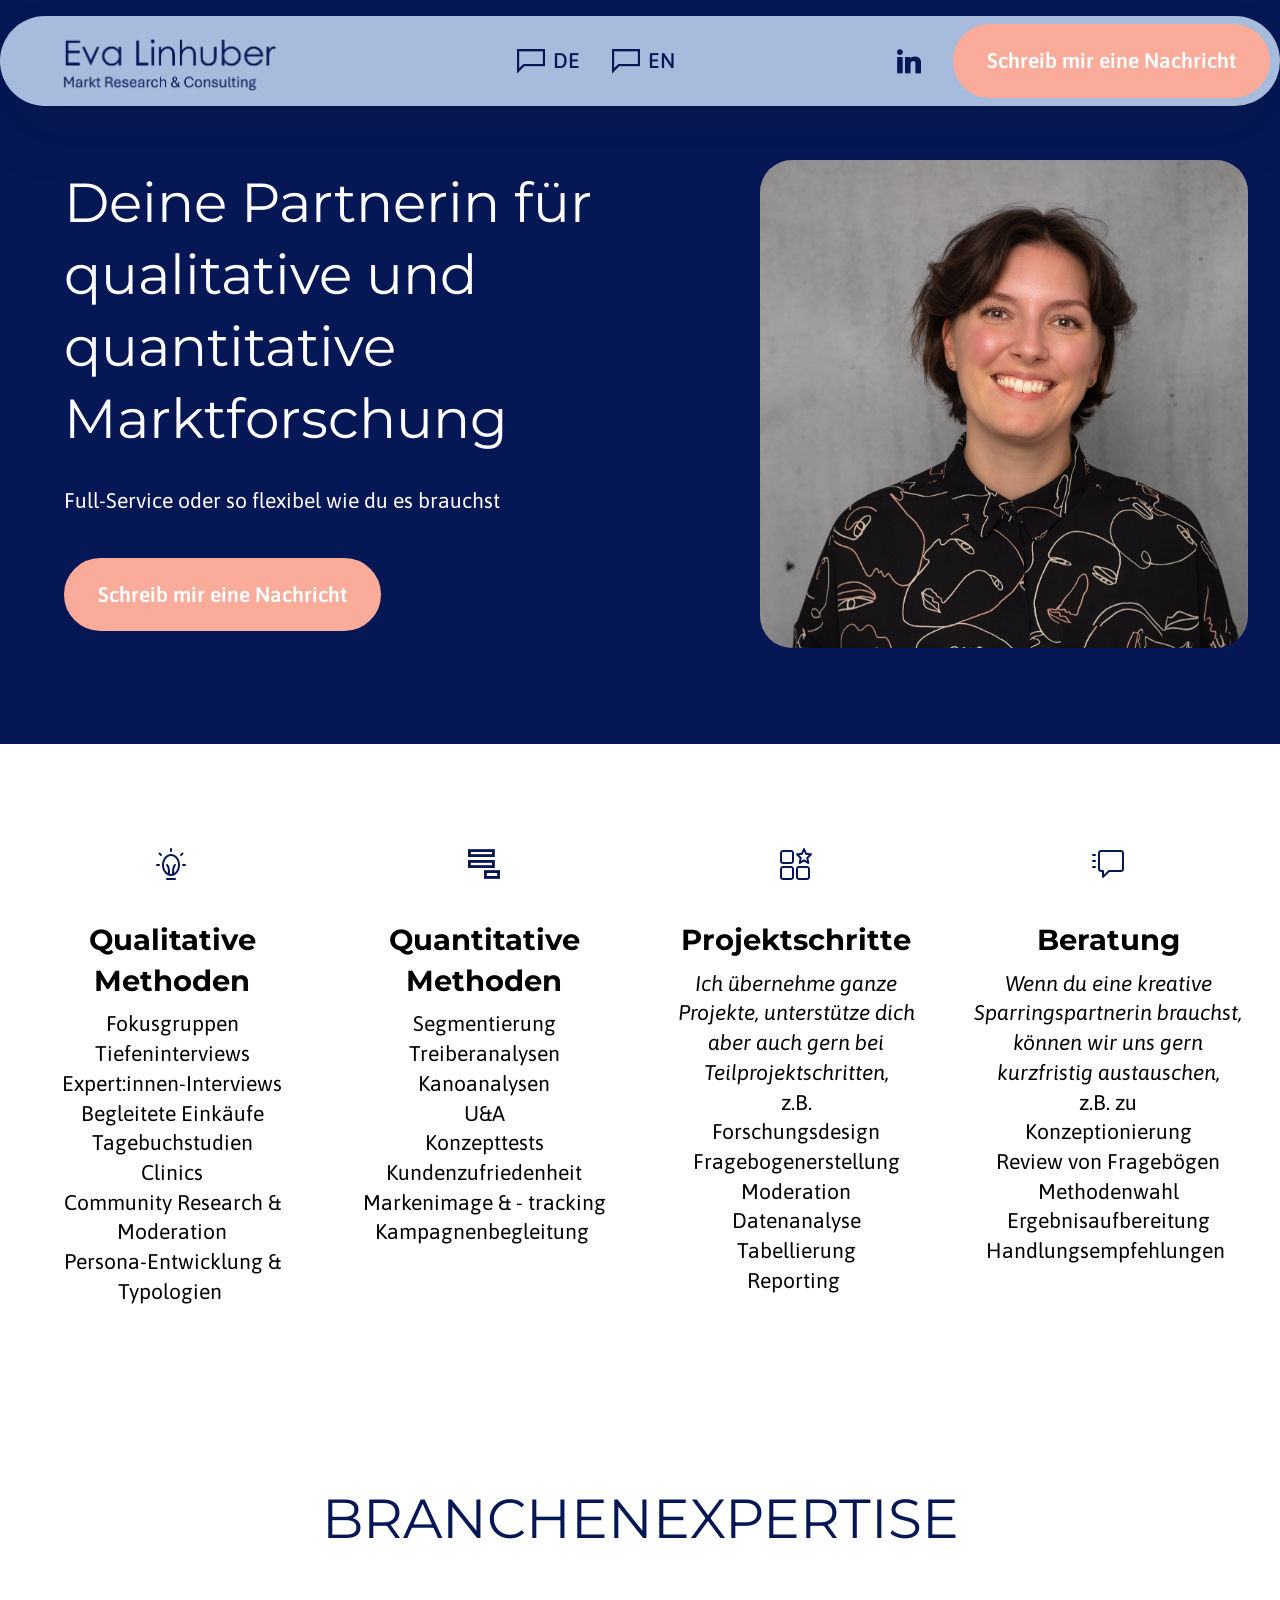
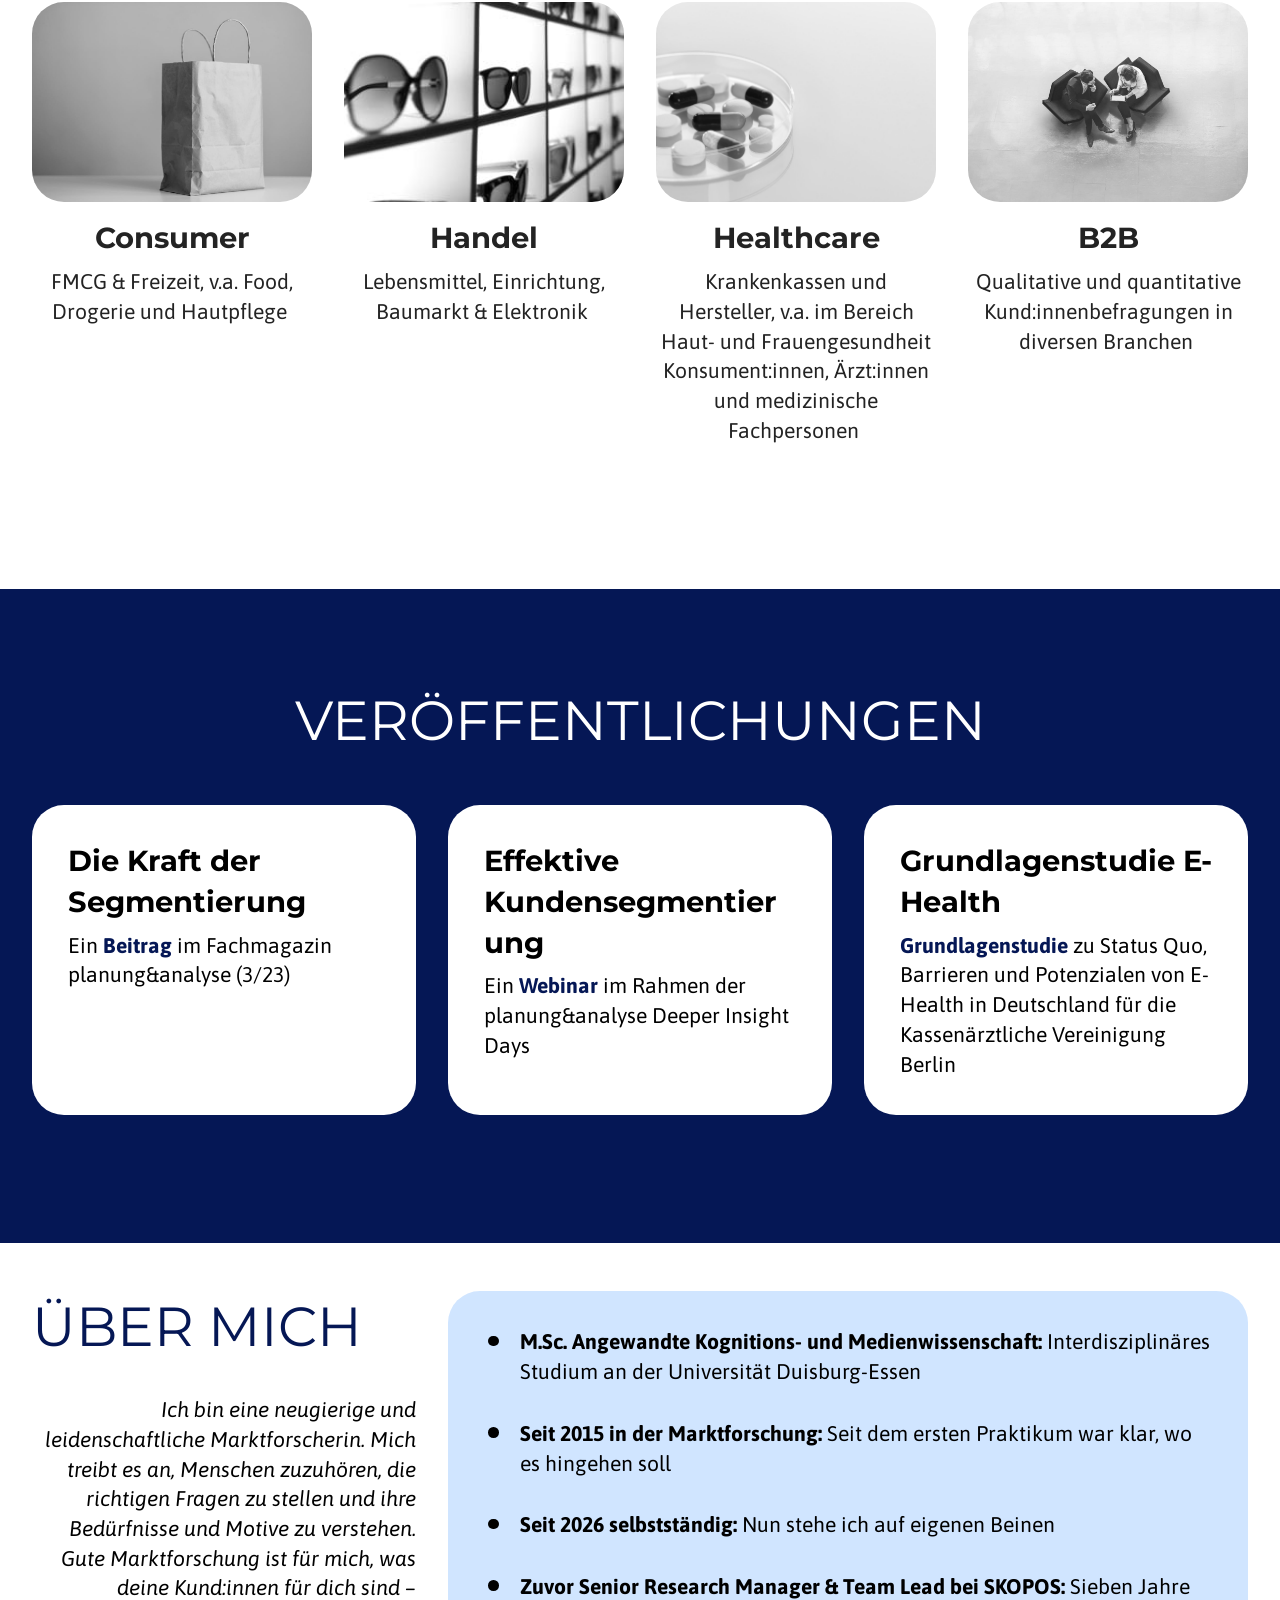
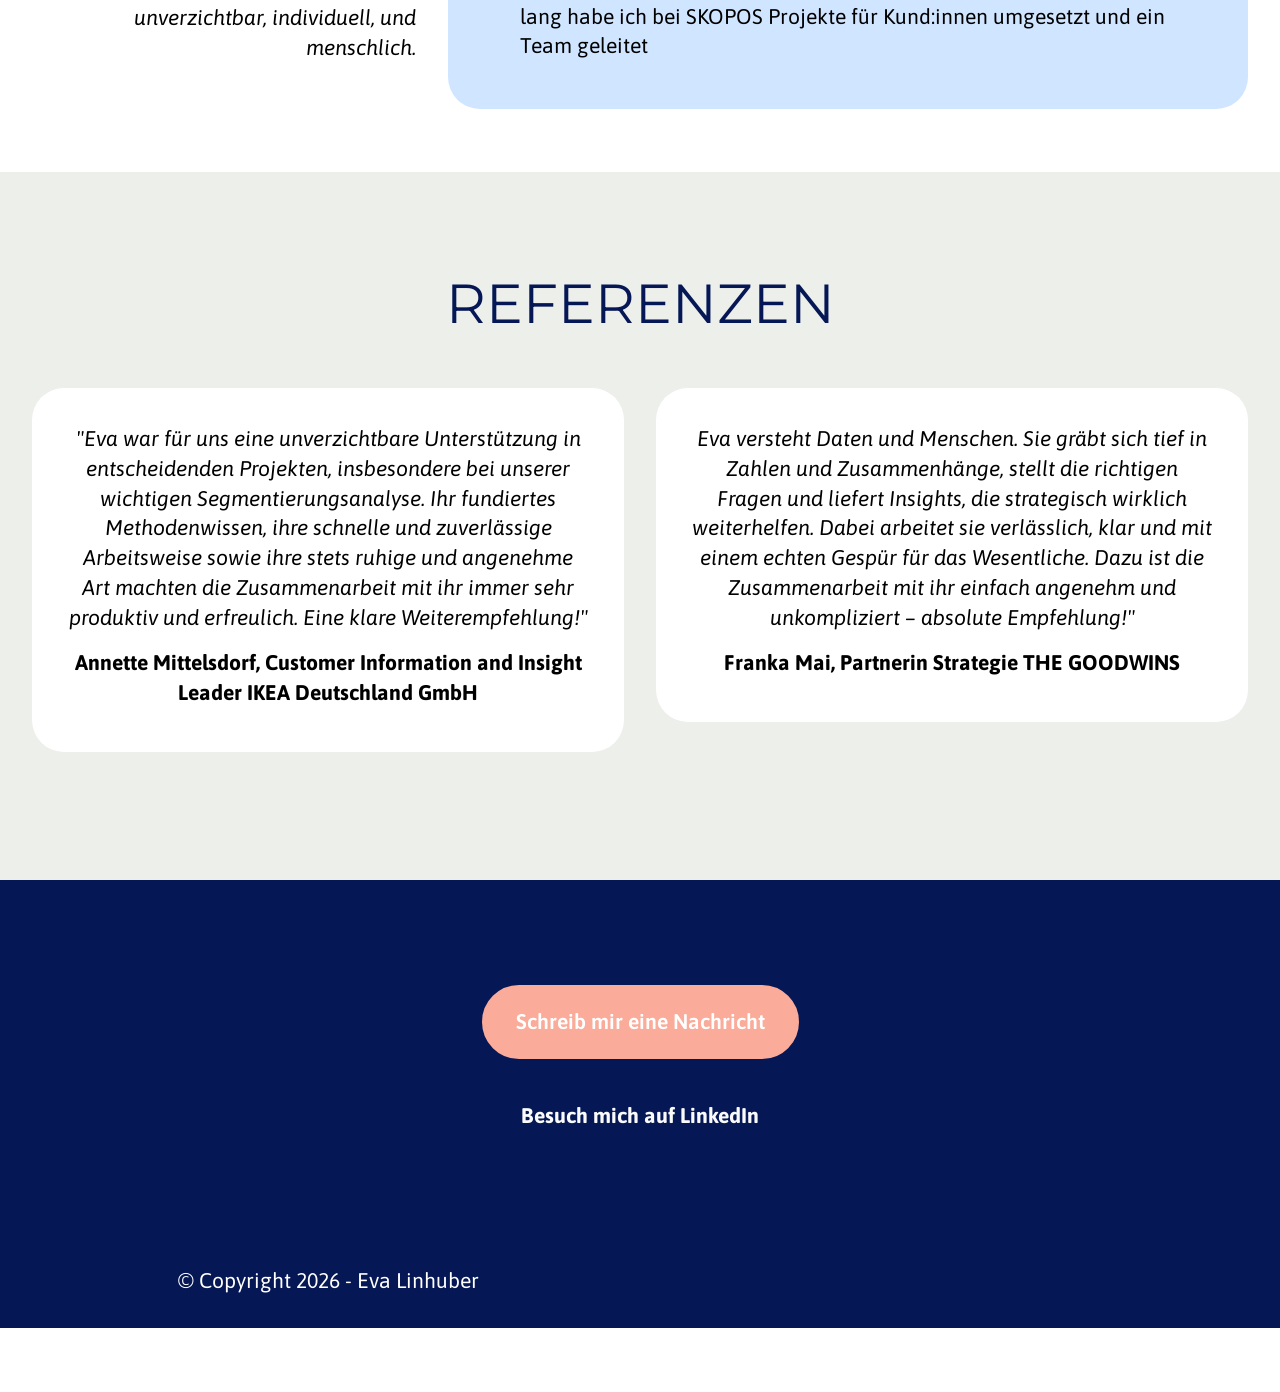
==== commit 5032ae0a: "En verlinkt" ====
--- a/index.html
+++ b/index.html
@@ -22,7 +22,7 @@
   <noscript><link rel="stylesheet" href="https://fonts.googleapis.com/css?family=Montserrat:100,200,300,400,500,600,700,800,900,100i,200i,300i,400i,500i,600i,700i,800i,900i&display=swap"></noscript>
   <link rel="preload" href="https://fonts.googleapis.com/css?family=Asap:100,200,300,400,500,600,700,800,900,100i,200i,300i,400i,500i,600i,700i,800i,900i&display=swap" as="style" onload="this.onload=null;this.rel='stylesheet'">
   <noscript><link rel="stylesheet" href="https://fonts.googleapis.com/css?family=Asap:100,200,300,400,500,600,700,800,900,100i,200i,300i,400i,500i,600i,700i,800i,900i&display=swap"></noscript>
-  <link rel="preload" as="style" href="assets/mobirise/css/mbr-additional.css?v=VHldCr"><link rel="stylesheet" href="assets/mobirise/css/mbr-additional.css?v=VHldCr" type="text/css">
+  <link rel="preload" as="style" href="assets/mobirise/css/mbr-additional.css?v=cO1BIM"><link rel="stylesheet" href="assets/mobirise/css/mbr-additional.css?v=cO1BIM" type="text/css">
 
   
   
@@ -53,8 +53,8 @@
 			</button>
 			<div class="collapse navbar-collapse" id="navbarSupportedContent">
 				<ul class="navbar-nav nav-dropdown" data-app-modern-menu="true"><li class="nav-item">
-						<a class="nav-link link text-black text-primary display-4" href="http://eva-linhuber.de">DE</a>
-					</li><li class="nav-item"><a class="nav-link link text-black text-primary display-4" href="index.html#header01-7">EN</a></li></ul>
+						<a class="nav-link link text-info text-primary display-4" href="https://eva-linhuber.de"><span class="mobi-mbri mobi-mbri-chat mbr-iconfont mbr-iconfont-btn"></span>DE</a>
+					</li><li class="nav-item"><a class="nav-link link text-info text-primary display-4" href="https://eva-linhuber.de/en"><span class="mobi-mbri mobi-mbri-chat mbr-iconfont mbr-iconfont-btn"></span>EN</a></li></ul>
 				<div class="icons-menu">
 					<a class="iconfont-wrapper" href="http://www.linkedin.com/in/eva-linhuber-3226a8281" target="_blank">
 						<span class="p-2 mbr-iconfont socicon-linkedin socicon"></span>
@@ -344,10 +344,18 @@
 			</div>
 		</div>
 		<div class="row mbr-masonry" data-masonry="{&quot;percentPosition&quot;: true }">
-			<div class="item features-without-image col-12 col-md-6 col-lg-12 active">
+			<div class="item features-without-image col-12 col-md-6 col-lg-6 active">
 				<div class="item-wrapper">
 					<div class="card-box align-left">
-						<p class="card-text mbr-fonts-style display-7"><em>"Eva versteht Daten und Menschen. Sie gräbt sich tief in Zahlen und Zusammenhänge, stellt die richtigen Fragen und liefert Insights, die strategisch wirklich weiterhelfen. Dabei arbeitet sie verlässlich, klar und mit einem echten Gespür für das Wesentliche. Dazu ist die Zusammenarbeit mit ihr einfach angenehm und unkompliziert – absolute Empfehlung!"</em></p>
+						<p class="card-text mbr-fonts-style display-7"><em>"Eva war für uns eine unverzichtbare Unterstützung in entscheidenden Projekten, insbesondere bei unserer wichtigen Segmentierungsanalyse. Ihr fundiertes Methodenwissen, ihre schnelle und zuverlässige Arbeitsweise sowie ihre stets ruhige und angenehme Art machten die Zusammenarbeit mit ihr immer sehr produktiv und erfreulich. Eine klare Weiterempfehlung!"</em><br></p>
+						
+						<h5 class="card-title mbr-fonts-style display-7"><strong>Annette Mittelsdorf, Customer Information and Insight Leader IKEA Deutschland GmbH</strong></h5>
+					</div>
+				</div>
+			</div><div class="item features-without-image col-12 col-md-6 col-lg-6">
+				<div class="item-wrapper">
+					<div class="card-box align-left">
+						<p class="card-text mbr-fonts-style display-7"><em>Eva versteht Daten und Menschen. Sie gräbt sich tief in Zahlen und Zusammenhänge, stellt die richtigen Fragen und liefert Insights, die strategisch wirklich weiterhelfen. Dabei arbeitet sie verlässlich, klar und mit einem echten Gespür für das Wesentliche. Dazu ist die Zusammenarbeit mit ihr einfach angenehm und unkompliziert – absolute Empfehlung!"</em></p>
 						
 						<h5 class="card-title mbr-fonts-style display-7"><strong>Franka Mai, Partnerin Strategie THE GOODWINS</strong></h5>
 					</div>
@@ -394,7 +402,7 @@
             
         </div>
     </div>
-</section><section class="display-7" style="padding: 0;align-items: center;justify-content: center;flex-wrap: wrap;    align-content: center;display: flex;position: relative;height: 4rem;"><a href="https://mobiri.se/" style="flex: 1 1;height: 4rem;position: absolute;width: 100%;z-index: 1;"><img alt="" style="height: 4rem;" src="[data-uri]"></a><p style="margin: 0;text-align: center;" class="display-7">&#8204;</p><a style="z-index:1" href="https://mobirise.com/builder/ai-website-maker.html">Best AI Website Maker</a></section><script src="assets/bootstrap/js/bootstrap.bundle.min.js"></script>  <script src="assets/smoothscroll/smooth-scroll.js"></script>  <script src="assets/ytplayer/index.js"></script>  <script src="assets/dropdown/js/navbar-dropdown.js"></script>  <script src="assets/masonry/masonry.pkgd.min.js"></script>  <script src="assets/imagesloaded/imagesloaded.pkgd.min.js"></script>  <script src="assets/theme/js/script.js"></script>  
+</section><section class="display-7" style="padding: 0;align-items: center;justify-content: center;flex-wrap: wrap;    align-content: center;display: flex;position: relative;height: 4rem;"><a href="https://mobiri.se/" style="flex: 1 1;height: 4rem;position: absolute;width: 100%;z-index: 1;"><img alt="" style="height: 4rem;" src="[data-uri]"></a><p style="margin: 0;text-align: center;" class="display-7">&#8204;</p><a style="z-index:1" href="https://mobirise.com/drag-drop-website-builder.html">Drag and Drop Website Builder</a></section><script src="assets/bootstrap/js/bootstrap.bundle.min.js"></script>  <script src="assets/smoothscroll/smooth-scroll.js"></script>  <script src="assets/ytplayer/index.js"></script>  <script src="assets/dropdown/js/navbar-dropdown.js"></script>  <script src="assets/masonry/masonry.pkgd.min.js"></script>  <script src="assets/imagesloaded/imagesloaded.pkgd.min.js"></script>  <script src="assets/theme/js/script.js"></script>  
   
   
   <input name="animation" type="hidden">
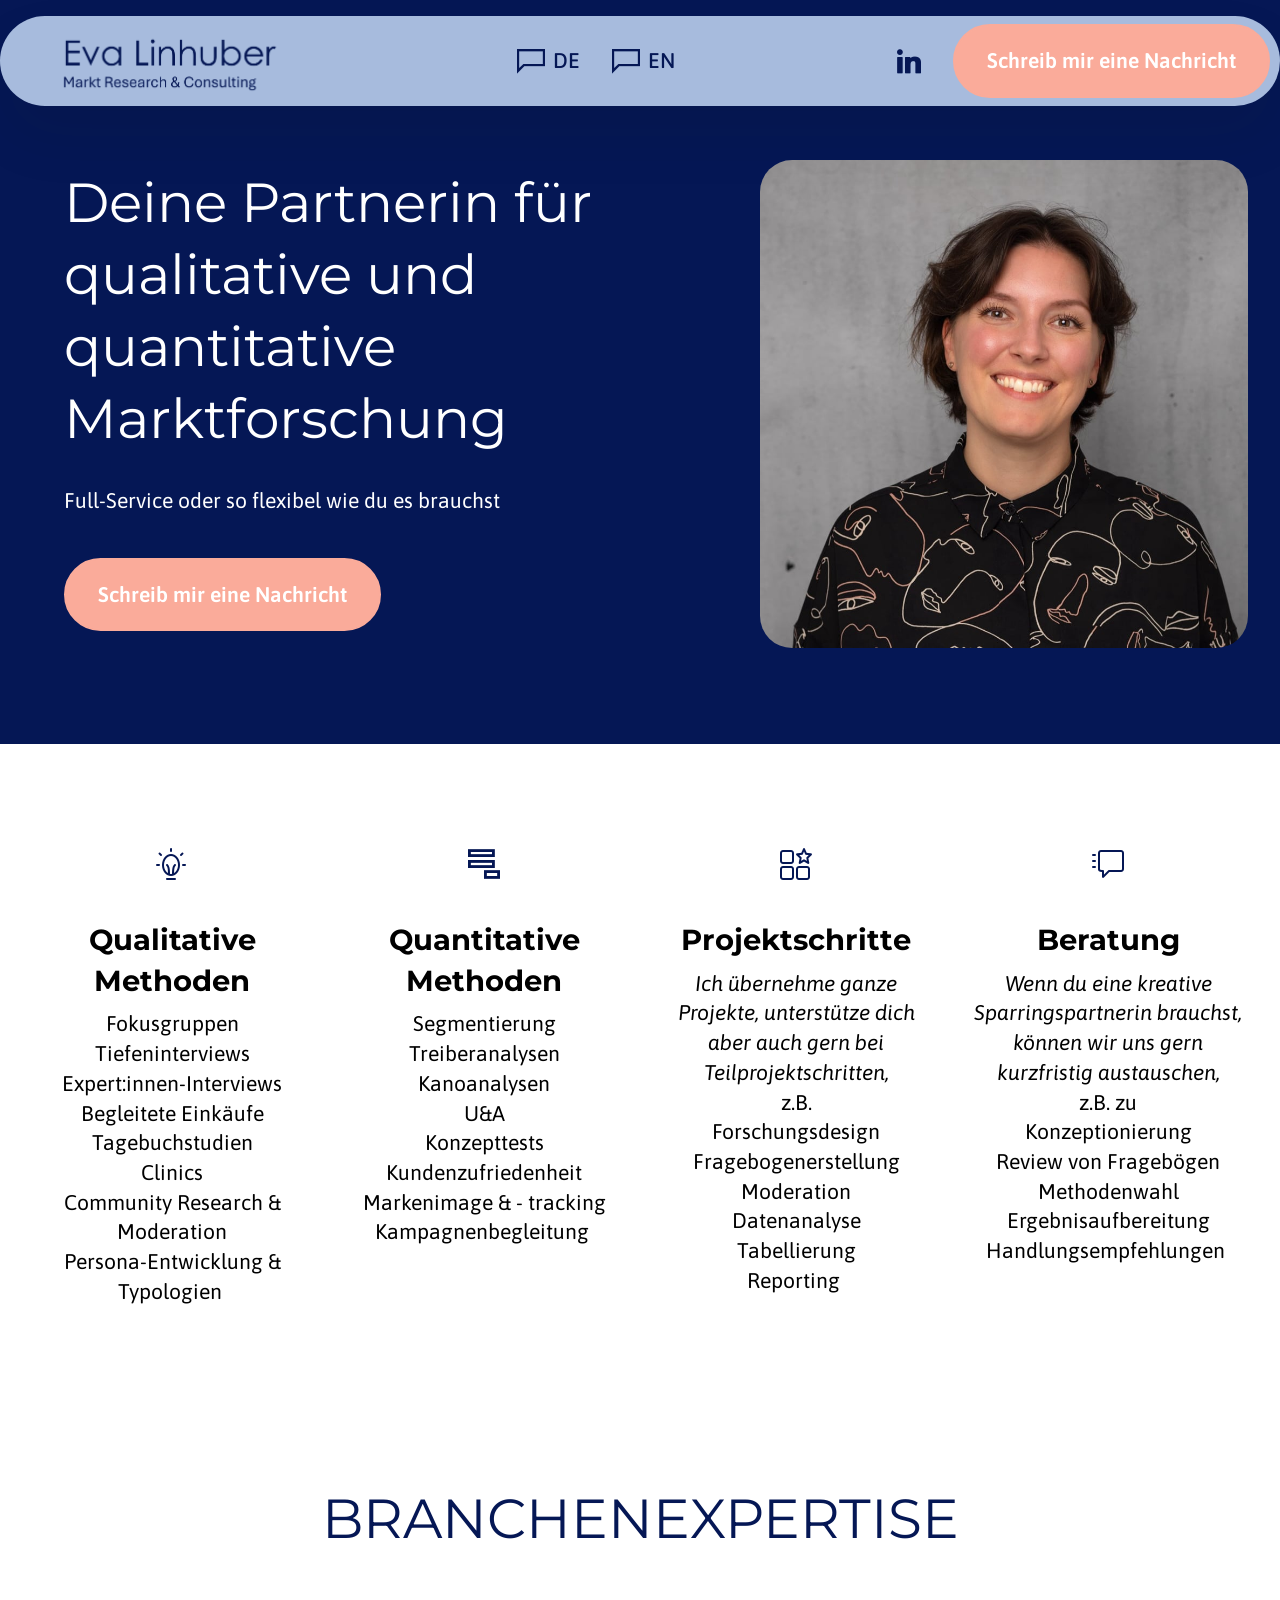
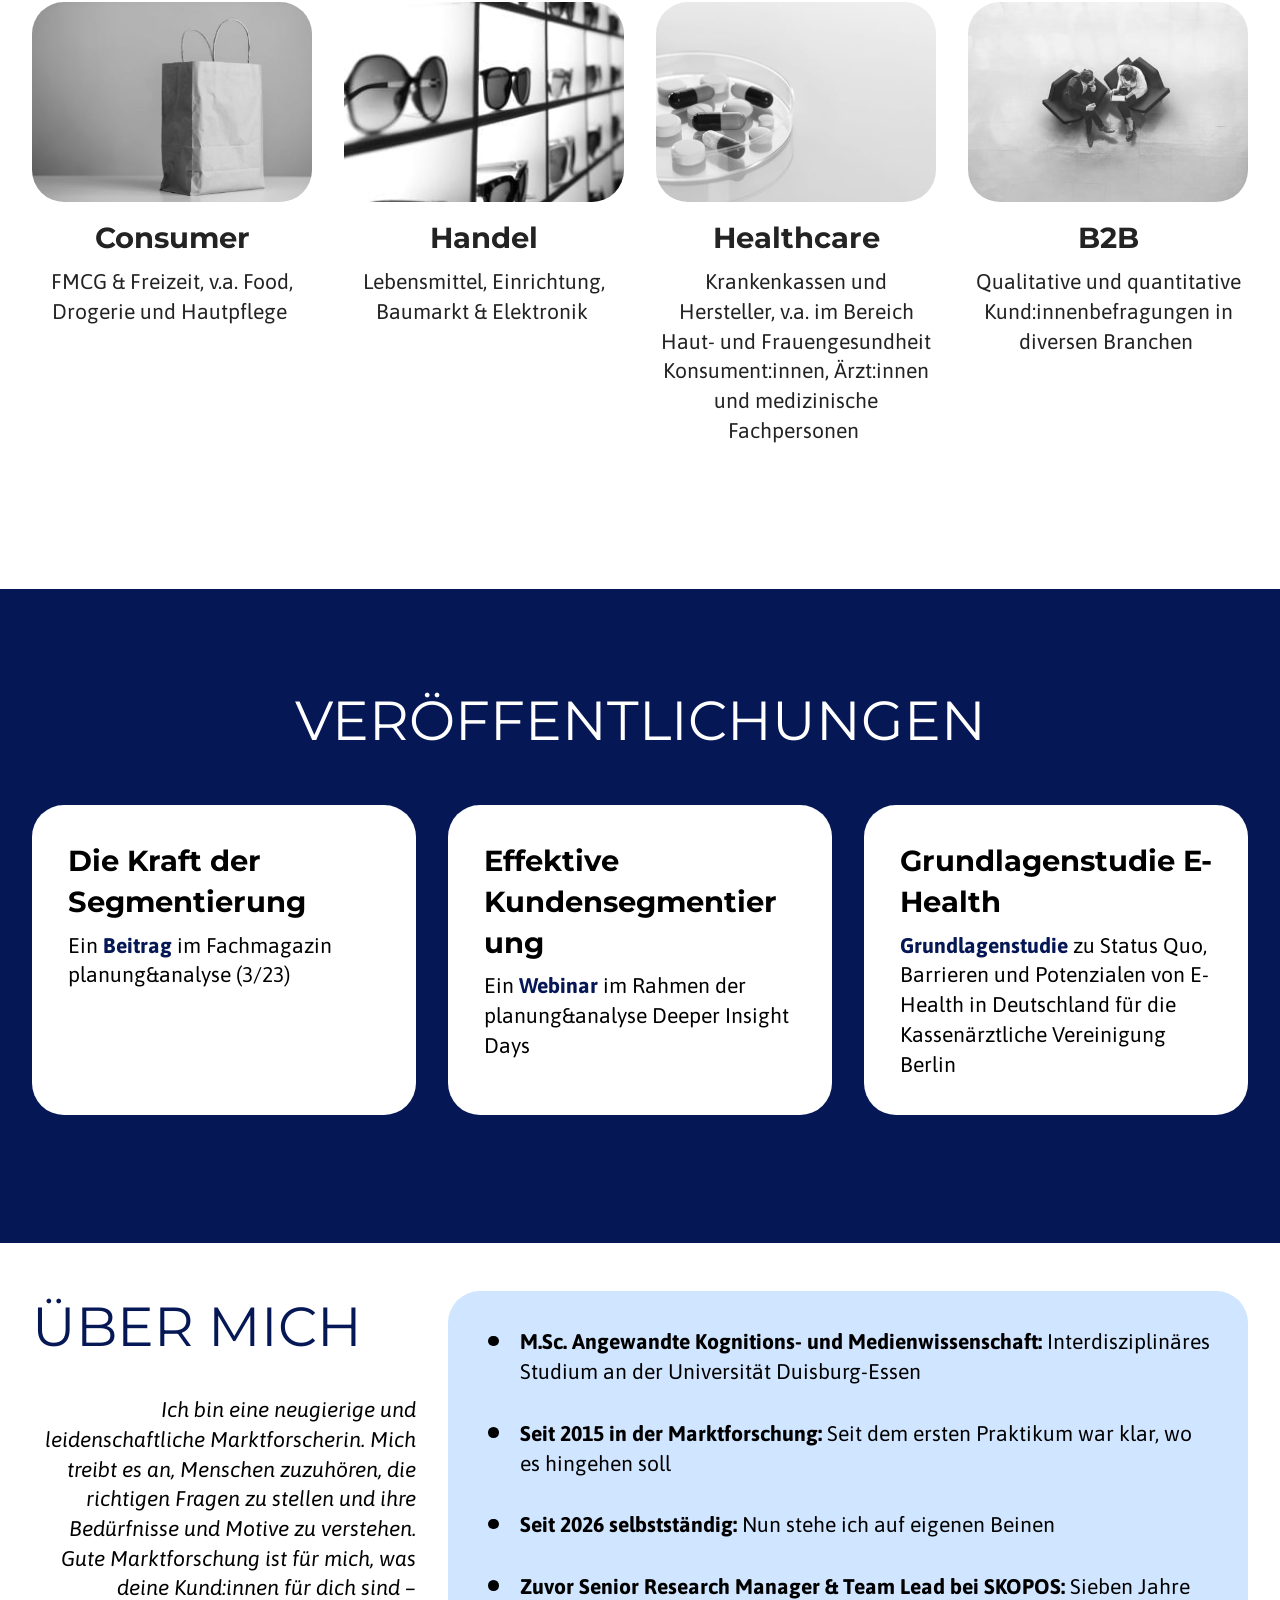
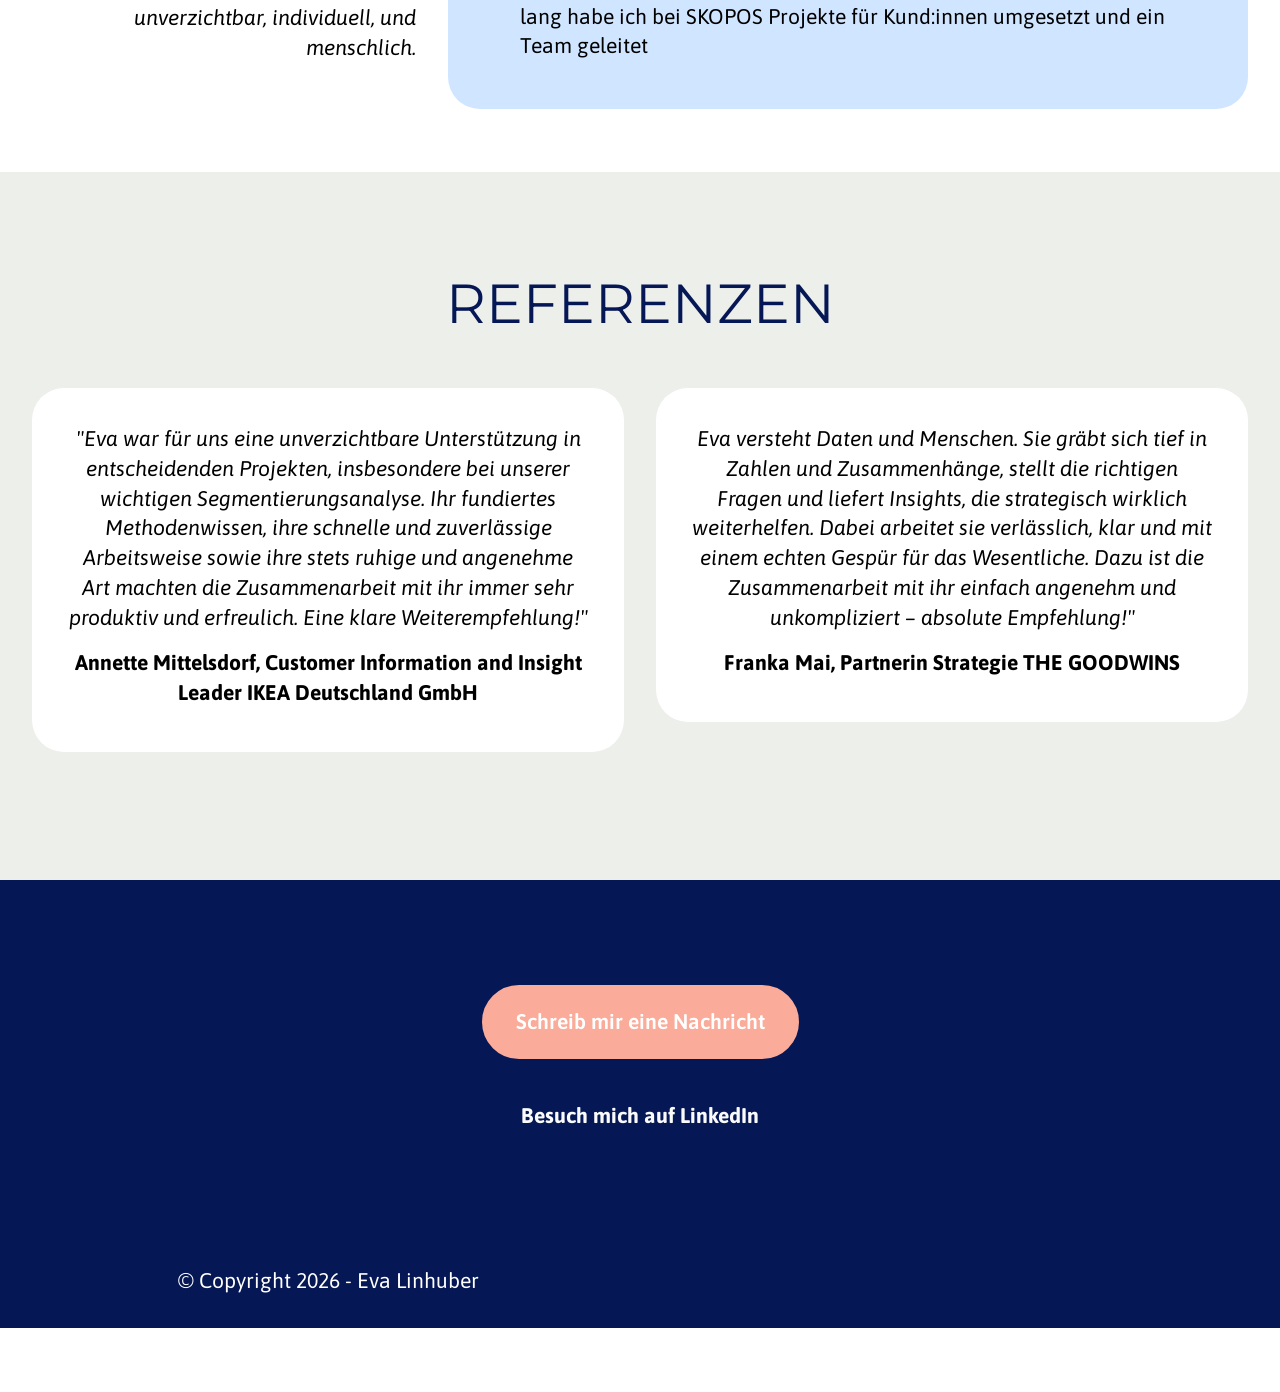
==== commit d00c9ec9: "SEO descriptions pics" ====
--- a/index.html
+++ b/index.html
@@ -22,7 +22,7 @@
   <noscript><link rel="stylesheet" href="https://fonts.googleapis.com/css?family=Montserrat:100,200,300,400,500,600,700,800,900,100i,200i,300i,400i,500i,600i,700i,800i,900i&display=swap"></noscript>
   <link rel="preload" href="https://fonts.googleapis.com/css?family=Asap:100,200,300,400,500,600,700,800,900,100i,200i,300i,400i,500i,600i,700i,800i,900i&display=swap" as="style" onload="this.onload=null;this.rel='stylesheet'">
   <noscript><link rel="stylesheet" href="https://fonts.googleapis.com/css?family=Asap:100,200,300,400,500,600,700,800,900,100i,200i,300i,400i,500i,600i,700i,800i,900i&display=swap"></noscript>
-  <link rel="preload" as="style" href="assets/mobirise/css/mbr-additional.css?v=cO1BIM"><link rel="stylesheet" href="assets/mobirise/css/mbr-additional.css?v=cO1BIM" type="text/css">
+  <link rel="preload" as="style" href="assets/mobirise/css/mbr-additional.css?v=Ytguiz"><link rel="stylesheet" href="assets/mobirise/css/mbr-additional.css?v=Ytguiz" type="text/css">
 
   
   
@@ -78,7 +78,7 @@
 	<div class="container">
 		<div class="row justify-content-center">
 			<div class="col-12 col-md-12 col-lg-5 image-wrapper">
-				<img class="w-100" src="assets/images/eva-linhuber-neu-2048x1365.jpeg" alt="Mobirise Website Builder">
+				<img class="w-100" src="assets/images/eva20linhuber20marktforschung20freelancer20kc3b6ln-905x905.jpg" alt="Foto Marktforschung Freelancer">
 			</div>
 			<div class="col-12 col-lg col-md-12">
 				<div class="text-wrapper align-left">
@@ -198,7 +198,7 @@
 			<div class="item features-image col-12 col-md-6 col-lg-3 active">
 				<div class="item-wrapper">
 					<div class="item-img mb-3">
-						<img src="assets/images/consumer-1158x773.jpg" alt="Mobirise Website Builder" title="" data-slide-to="3" data-bs-slide-to="3">
+						<img src="assets/images/fmcg20marktforschung20freelancer-517x345.jpg" alt="Marktforschung Freelancer qualitativ quantitativ" title="" data-slide-to="3" data-bs-slide-to="3">
 					</div>
 					<div class="item-content align-left">
 						<h5 class="item-title mbr-fonts-style mb-2 mt-0 display-5"><strong>Consumer</strong></h5>
@@ -210,7 +210,7 @@
 			</div><div class="item features-image col-12 col-md-6 col-lg-3">
 				<div class="item-wrapper">
 					<div class="item-img mb-3">
-						<img src="assets/images/retail-290x193.jpg" alt="Mobirise Website Builder" title="" data-slide-to="0" data-bs-slide-to="0">
+						<img src="assets/images/retail20marktforschung20freelancer20kc3b6ln-290x193.jpg" alt="Marktforschung Freelancer qualitativ quantitativ" title="" data-slide-to="0" data-bs-slide-to="0">
 					</div>
 					<div class="item-content align-left">
 						<h5 class="item-title mbr-fonts-style mt-0 mb-2 display-5">
@@ -223,7 +223,7 @@
 			<div class="item features-image col-12 col-md-6 col-lg-3">
 				<div class="item-wrapper">
 					<div class="item-img mb-3">
-						<img src="assets/images/healthcare-1142x857.jpg" alt="Mobirise Website Builder" title="" data-slide-to="1" data-bs-slide-to="1">
+						<img src="assets/images/healthcare20marktforschung20freelancer-517x388.jpg" alt="Marktforschung Freelancer qualitativ quantitativ" title="" data-slide-to="1" data-bs-slide-to="1">
 					</div>
 					<div class="item-content align-left">
 						<h5 class="item-title mbr-fonts-style mb-2 mt-0 display-5">
@@ -237,7 +237,7 @@
 			</div><div class="item features-image col-12 col-md-6 col-lg-3">
 				<div class="item-wrapper">
 					<div class="item-img mb-3">
-						<img src="assets/images/b2b-1158x773.jpg" alt="Mobirise Website Builder" title="" data-slide-to="3" data-bs-slide-to="4">
+						<img src="assets/images/b2b20marktforschung20freelancer-517x345.jpg" alt="Marktforschung Freelancer qualitativ quantitativ" title="" data-slide-to="3" data-bs-slide-to="4">
 					</div>
 					<div class="item-content align-left">
 						<h5 class="item-title mbr-fonts-style mb-2 mt-0 display-5">
@@ -402,7 +402,7 @@
             
         </div>
     </div>
-</section><section class="display-7" style="padding: 0;align-items: center;justify-content: center;flex-wrap: wrap;    align-content: center;display: flex;position: relative;height: 4rem;"><a href="https://mobiri.se/" style="flex: 1 1;height: 4rem;position: absolute;width: 100%;z-index: 1;"><img alt="" style="height: 4rem;" src="[data-uri]"></a><p style="margin: 0;text-align: center;" class="display-7">&#8204;</p><a style="z-index:1" href="https://mobirise.com/drag-drop-website-builder.html">Drag and Drop Website Builder</a></section><script src="assets/bootstrap/js/bootstrap.bundle.min.js"></script>  <script src="assets/smoothscroll/smooth-scroll.js"></script>  <script src="assets/ytplayer/index.js"></script>  <script src="assets/dropdown/js/navbar-dropdown.js"></script>  <script src="assets/masonry/masonry.pkgd.min.js"></script>  <script src="assets/imagesloaded/imagesloaded.pkgd.min.js"></script>  <script src="assets/theme/js/script.js"></script>  
+</section><section class="display-7" style="padding: 0;align-items: center;justify-content: center;flex-wrap: wrap;    align-content: center;display: flex;position: relative;height: 4rem;"><a href="https://mobiri.se/" style="flex: 1 1;height: 4rem;position: absolute;width: 100%;z-index: 1;"><img alt="" style="height: 4rem;" src="[data-uri]"></a><p style="margin: 0;text-align: center;" class="display-7">&#8204;</p><a style="z-index:1" href="https://mobirise.com/drag-drop-website-builder.html">Drag & Drop Website Builder</a></section><script src="assets/bootstrap/js/bootstrap.bundle.min.js"></script>  <script src="assets/smoothscroll/smooth-scroll.js"></script>  <script src="assets/ytplayer/index.js"></script>  <script src="assets/dropdown/js/navbar-dropdown.js"></script>  <script src="assets/masonry/masonry.pkgd.min.js"></script>  <script src="assets/imagesloaded/imagesloaded.pkgd.min.js"></script>  <script src="assets/theme/js/script.js"></script>  
   
   
   <input name="animation" type="hidden">
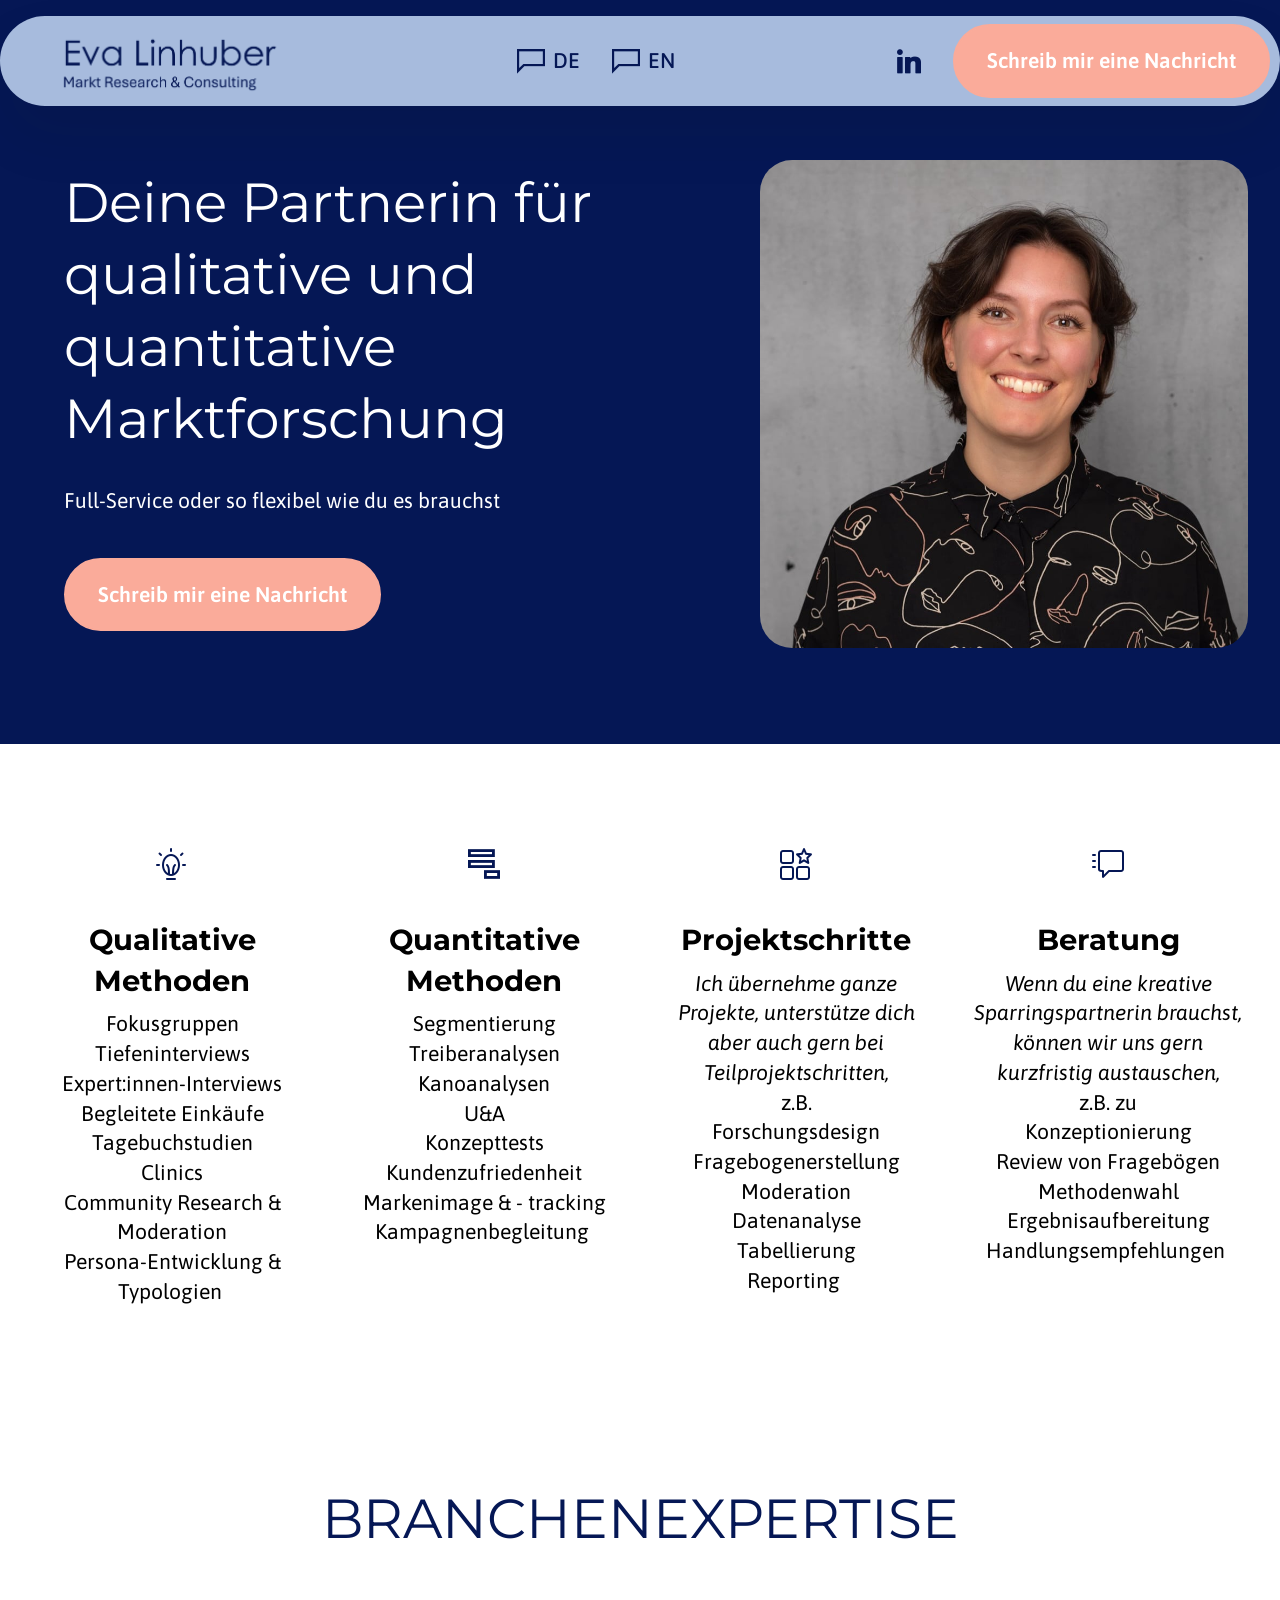
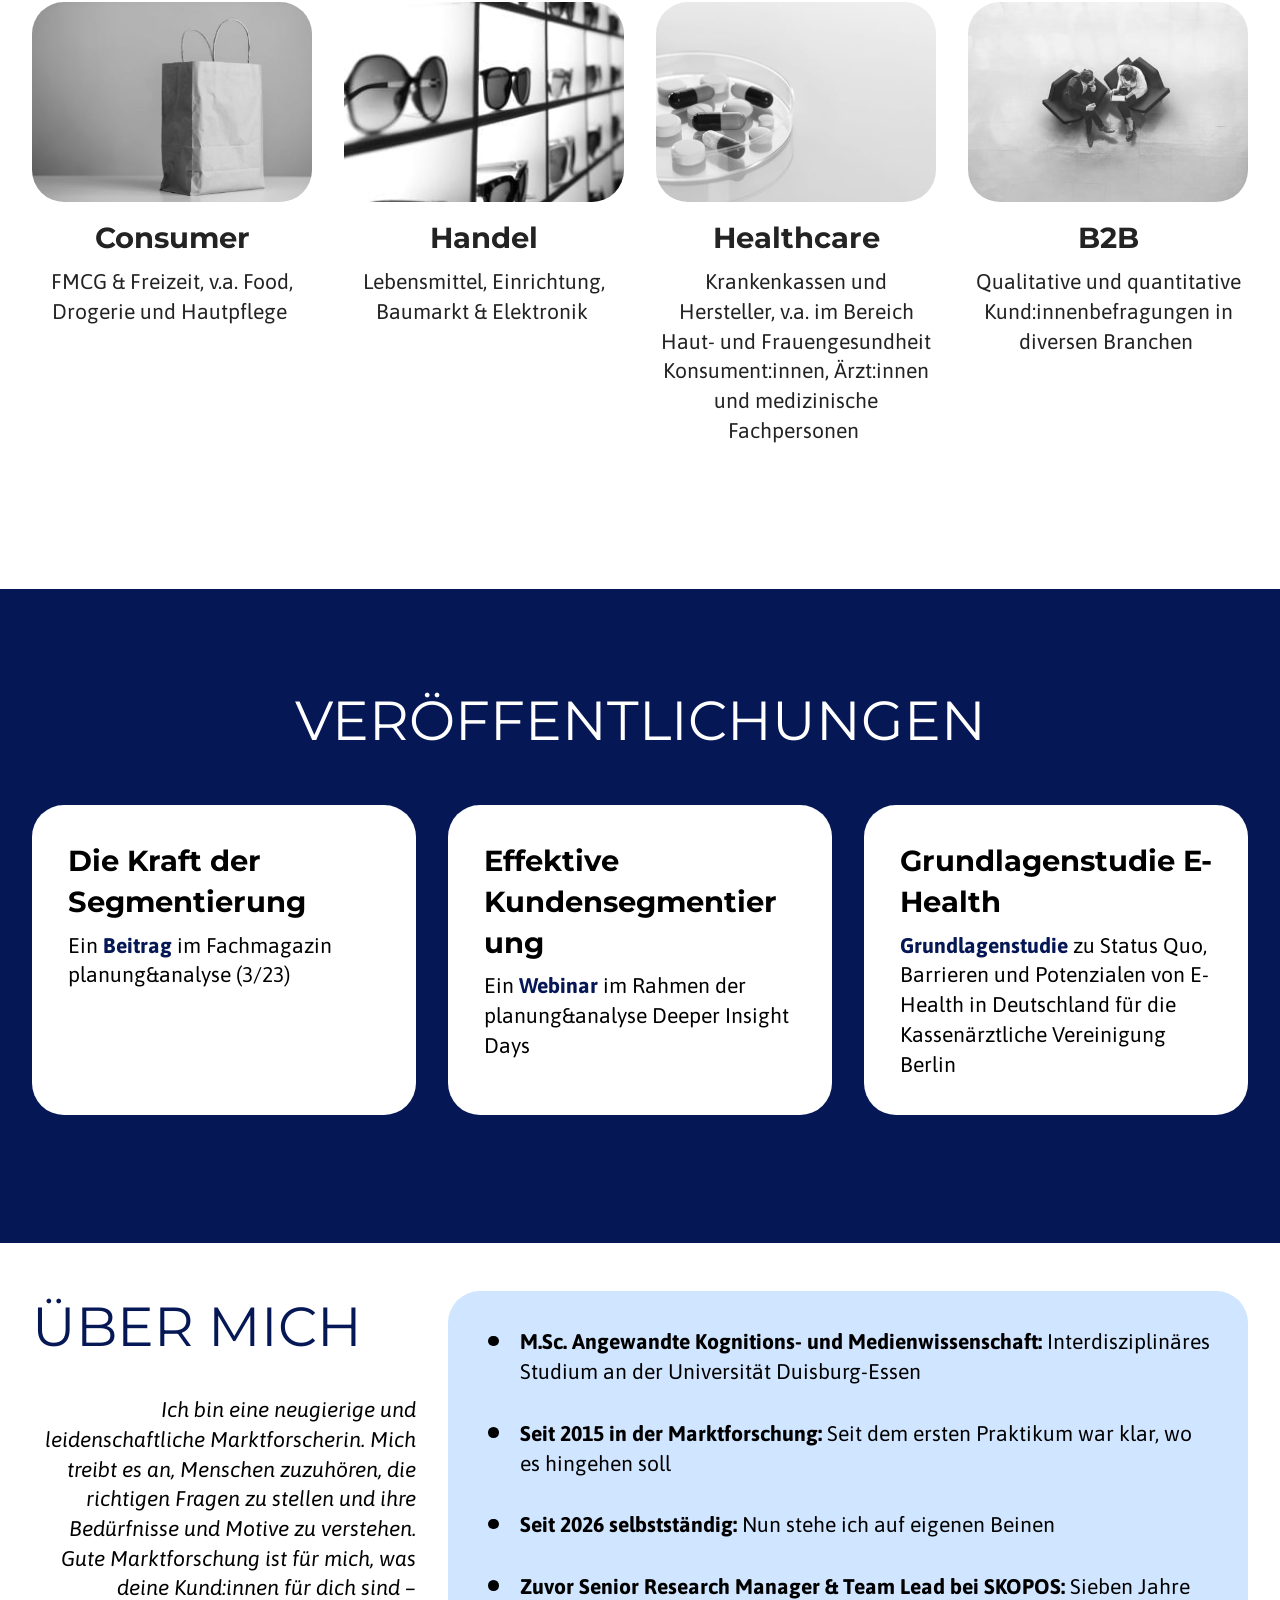
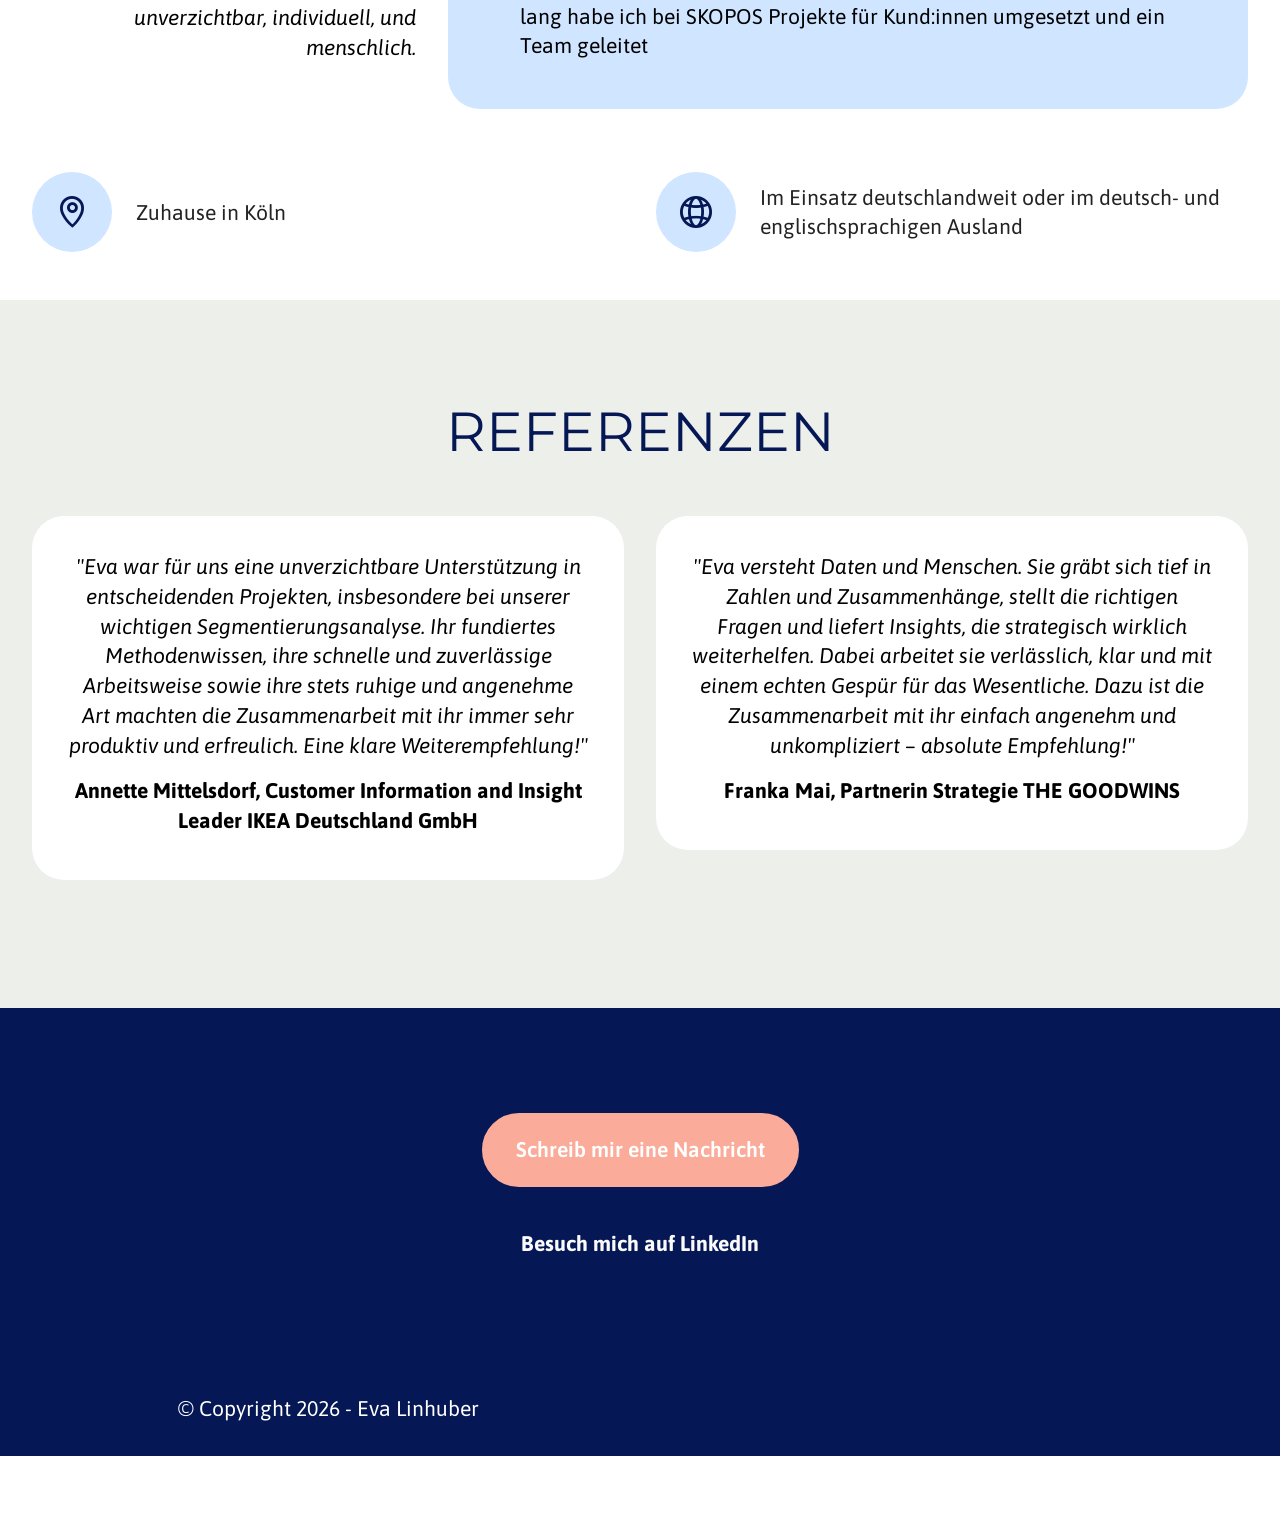
==== commit 46a7587d: "Über mich angepasst" ====
--- a/index.html
+++ b/index.html
@@ -22,7 +22,7 @@
   <noscript><link rel="stylesheet" href="https://fonts.googleapis.com/css?family=Montserrat:100,200,300,400,500,600,700,800,900,100i,200i,300i,400i,500i,600i,700i,800i,900i&display=swap"></noscript>
   <link rel="preload" href="https://fonts.googleapis.com/css?family=Asap:100,200,300,400,500,600,700,800,900,100i,200i,300i,400i,500i,600i,700i,800i,900i&display=swap" as="style" onload="this.onload=null;this.rel='stylesheet'">
   <noscript><link rel="stylesheet" href="https://fonts.googleapis.com/css?family=Asap:100,200,300,400,500,600,700,800,900,100i,200i,300i,400i,500i,600i,700i,800i,900i&display=swap"></noscript>
-  <link rel="preload" as="style" href="assets/mobirise/css/mbr-additional.css?v=Ytguiz"><link rel="stylesheet" href="assets/mobirise/css/mbr-additional.css?v=Ytguiz" type="text/css">
+  <link rel="preload" as="style" href="assets/mobirise/css/mbr-additional.css?v=oOUhu8"><link rel="stylesheet" href="assets/mobirise/css/mbr-additional.css?v=oOUhu8" type="text/css">
 
   
   
@@ -332,6 +332,44 @@
     </div>
 </section>
 
+<section data-bs-version="5.1" class="features034 cid-vnUJKqZdZe" id="features034-20">	
+    
+
+	
+	
+	<div class="container">
+		<div class="row justify-content-center">
+			<div class="col-12 content-head">
+				
+			</div>
+		</div>
+		<div class="row">
+			<div class="item features-without-image col-12 col-lg-6 active">
+				<div class="item-wrapper">
+					<div class="iconfont-wrapper">
+						<span class="mbr-iconfont mobi-mbri-map-pin mobi-mbri"></span>
+					</div>
+					<div class="card-box">
+						<h4 class="card-title mbr-fonts-style mb-0 display-7">Zuhause in Köln</h4>
+						
+					</div>
+				</div>
+			</div>
+			<div class="item features-without-image col-12 col-lg-6">
+				<div class="item-wrapper">
+					<div class="iconfont-wrapper">
+						<span class="mbr-iconfont mobi-mbri-globe-2 mobi-mbri"></span>
+					</div>
+					<div class="card-box">
+						<h4 class="card-title mbr-fonts-style mb-0 display-7">Im Einsatz deutschlandweit oder im deutsch- und englischsprachigen Ausland</h4>
+						
+					</div>
+				</div>
+			</div>
+		</div>
+	</div>
+</section>
+
 <section data-bs-version="5.1" class="people04 cid-vnxBAWu6Hw" id="people04-1z">
 	
 	
@@ -355,7 +393,7 @@
 			</div><div class="item features-without-image col-12 col-md-6 col-lg-6">
 				<div class="item-wrapper">
 					<div class="card-box align-left">
-						<p class="card-text mbr-fonts-style display-7"><em>Eva versteht Daten und Menschen. Sie gräbt sich tief in Zahlen und Zusammenhänge, stellt die richtigen Fragen und liefert Insights, die strategisch wirklich weiterhelfen. Dabei arbeitet sie verlässlich, klar und mit einem echten Gespür für das Wesentliche. Dazu ist die Zusammenarbeit mit ihr einfach angenehm und unkompliziert – absolute Empfehlung!"</em></p>
+						<p class="card-text mbr-fonts-style display-7"><em>"Eva versteht Daten und Menschen. Sie gräbt sich tief in Zahlen und Zusammenhänge, stellt die richtigen Fragen und liefert Insights, die strategisch wirklich weiterhelfen. Dabei arbeitet sie verlässlich, klar und mit einem echten Gespür für das Wesentliche. Dazu ist die Zusammenarbeit mit ihr einfach angenehm und unkompliziert – absolute Empfehlung!"</em></p>
 						
 						<h5 class="card-title mbr-fonts-style display-7"><strong>Franka Mai, Partnerin Strategie THE GOODWINS</strong></h5>
 					</div>
@@ -402,7 +440,7 @@
             
         </div>
     </div>
-</section><section class="display-7" style="padding: 0;align-items: center;justify-content: center;flex-wrap: wrap;    align-content: center;display: flex;position: relative;height: 4rem;"><a href="https://mobiri.se/" style="flex: 1 1;height: 4rem;position: absolute;width: 100%;z-index: 1;"><img alt="" style="height: 4rem;" src="[data-uri]"></a><p style="margin: 0;text-align: center;" class="display-7">&#8204;</p><a style="z-index:1" href="https://mobirise.com/drag-drop-website-builder.html">Drag & Drop Website Builder</a></section><script src="assets/bootstrap/js/bootstrap.bundle.min.js"></script>  <script src="assets/smoothscroll/smooth-scroll.js"></script>  <script src="assets/ytplayer/index.js"></script>  <script src="assets/dropdown/js/navbar-dropdown.js"></script>  <script src="assets/masonry/masonry.pkgd.min.js"></script>  <script src="assets/imagesloaded/imagesloaded.pkgd.min.js"></script>  <script src="assets/theme/js/script.js"></script>  
+</section><section class="display-7" style="padding: 0;align-items: center;justify-content: center;flex-wrap: wrap;    align-content: center;display: flex;position: relative;height: 4rem;"><a href="https://mobiri.se/" style="flex: 1 1;height: 4rem;position: absolute;width: 100%;z-index: 1;"><img alt="" style="height: 4rem;" src="[data-uri]"></a><p style="margin: 0;text-align: center;" class="display-7">&#8204;</p><a style="z-index:1" href="https://mobirise.com/html-builder.html">HTML Creator</a></section><script src="assets/bootstrap/js/bootstrap.bundle.min.js"></script>  <script src="assets/smoothscroll/smooth-scroll.js"></script>  <script src="assets/ytplayer/index.js"></script>  <script src="assets/dropdown/js/navbar-dropdown.js"></script>  <script src="assets/masonry/masonry.pkgd.min.js"></script>  <script src="assets/imagesloaded/imagesloaded.pkgd.min.js"></script>  <script src="assets/theme/js/script.js"></script>  
   
   
   <input name="animation" type="hidden">
--- a/assets/mobirise/css/mbr-additional.css
+++ b/assets/mobirise/css/mbr-additional.css
@@ -1636,6 +1636,53 @@
 .cid-vnhBy5nGx2 .mbr-section-title {
   color: #051755;
 }
+.cid-vnUJKqZdZe {
+  padding-top: 0rem;
+  padding-bottom: 1rem;
+  background-color: #ffffff;
+}
+.cid-vnUJKqZdZe .justify-content-center {
+  align-items: center;
+}
+.cid-vnUJKqZdZe .mbr-fallback-image.disabled {
+  display: none;
+}
+.cid-vnUJKqZdZe .mbr-fallback-image {
+  display: block;
+  background-size: cover;
+  background-position: center center;
+  width: 100%;
+  height: 100%;
+  position: absolute;
+  top: 0;
+}
+.cid-vnUJKqZdZe .item-wrapper {
+  display: flex;
+  margin-bottom: 2rem;
+  align-items: center;
+}
+@media (max-width: 767px) {
+  .cid-vnUJKqZdZe .item-wrapper {
+    margin-bottom: 1rem;
+  }
+}
+.cid-vnUJKqZdZe .iconfont-wrapper {
+  padding-right: 1.5rem;
+}
+.cid-vnUJKqZdZe .content-head {
+  max-width: 800px;
+}
+.cid-vnUJKqZdZe .mbr-iconfont {
+  display: inline-flex;
+  font-size: 2rem;
+  color: #051755;
+  width: 80px;
+  justify-content: center;
+  align-items: center;
+  background: #d0e5ff;
+  height: 80px;
+  border-radius: 50%;
+}
 .cid-vnxBAWu6Hw {
   padding-top: 6rem;
   padding-bottom: 6rem;
--- a/assets/mobirise/css/mbr-additional.css
+++ b/assets/mobirise/css/mbr-additional.css
@@ -1636,6 +1636,53 @@
 .cid-vnhBy5nGx2 .mbr-section-title {
   color: #051755;
 }
+.cid-vnUJKqZdZe {
+  padding-top: 0rem;
+  padding-bottom: 1rem;
+  background-color: #ffffff;
+}
+.cid-vnUJKqZdZe .justify-content-center {
+  align-items: center;
+}
+.cid-vnUJKqZdZe .mbr-fallback-image.disabled {
+  display: none;
+}
+.cid-vnUJKqZdZe .mbr-fallback-image {
+  display: block;
+  background-size: cover;
+  background-position: center center;
+  width: 100%;
+  height: 100%;
+  position: absolute;
+  top: 0;
+}
+.cid-vnUJKqZdZe .item-wrapper {
+  display: flex;
+  margin-bottom: 2rem;
+  align-items: center;
+}
+@media (max-width: 767px) {
+  .cid-vnUJKqZdZe .item-wrapper {
+    margin-bottom: 1rem;
+  }
+}
+.cid-vnUJKqZdZe .iconfont-wrapper {
+  padding-right: 1.5rem;
+}
+.cid-vnUJKqZdZe .content-head {
+  max-width: 800px;
+}
+.cid-vnUJKqZdZe .mbr-iconfont {
+  display: inline-flex;
+  font-size: 2rem;
+  color: #051755;
+  width: 80px;
+  justify-content: center;
+  align-items: center;
+  background: #d0e5ff;
+  height: 80px;
+  border-radius: 50%;
+}
 .cid-vnxBAWu6Hw {
   padding-top: 6rem;
   padding-bottom: 6rem;
